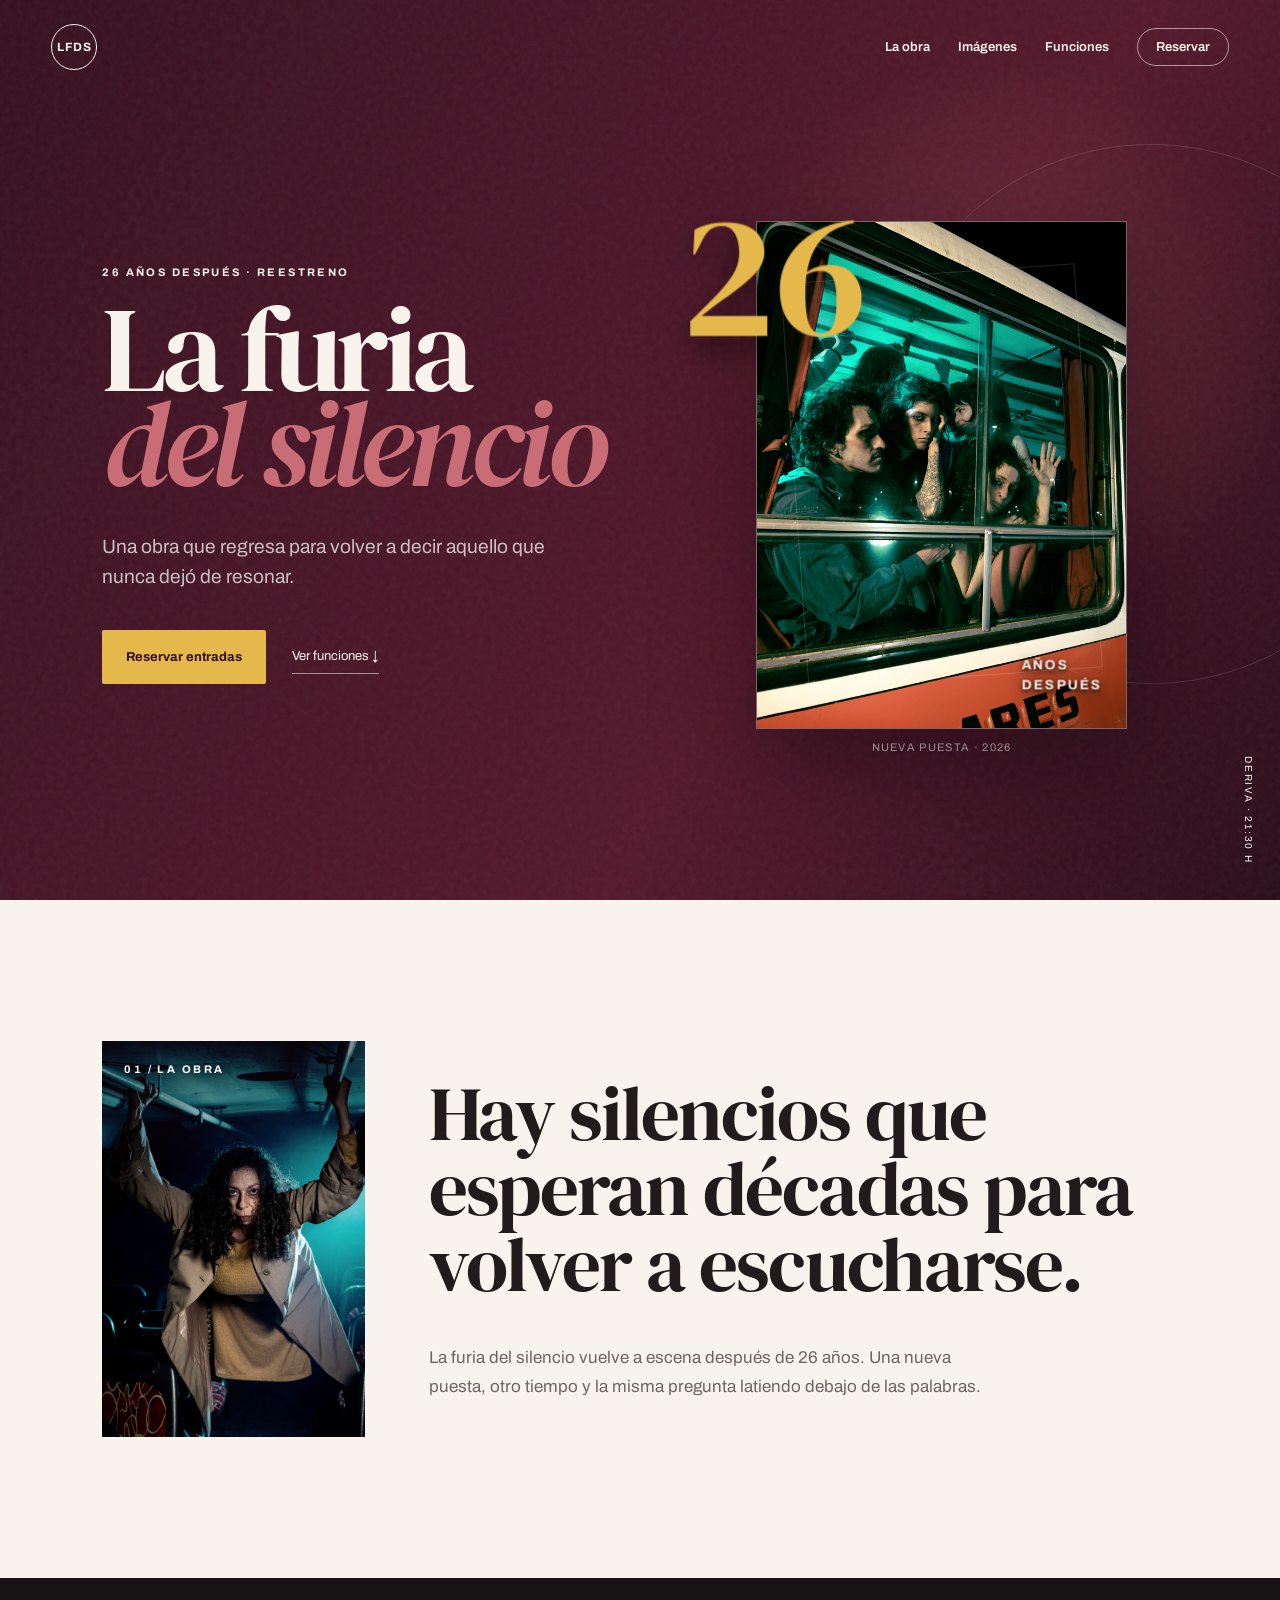
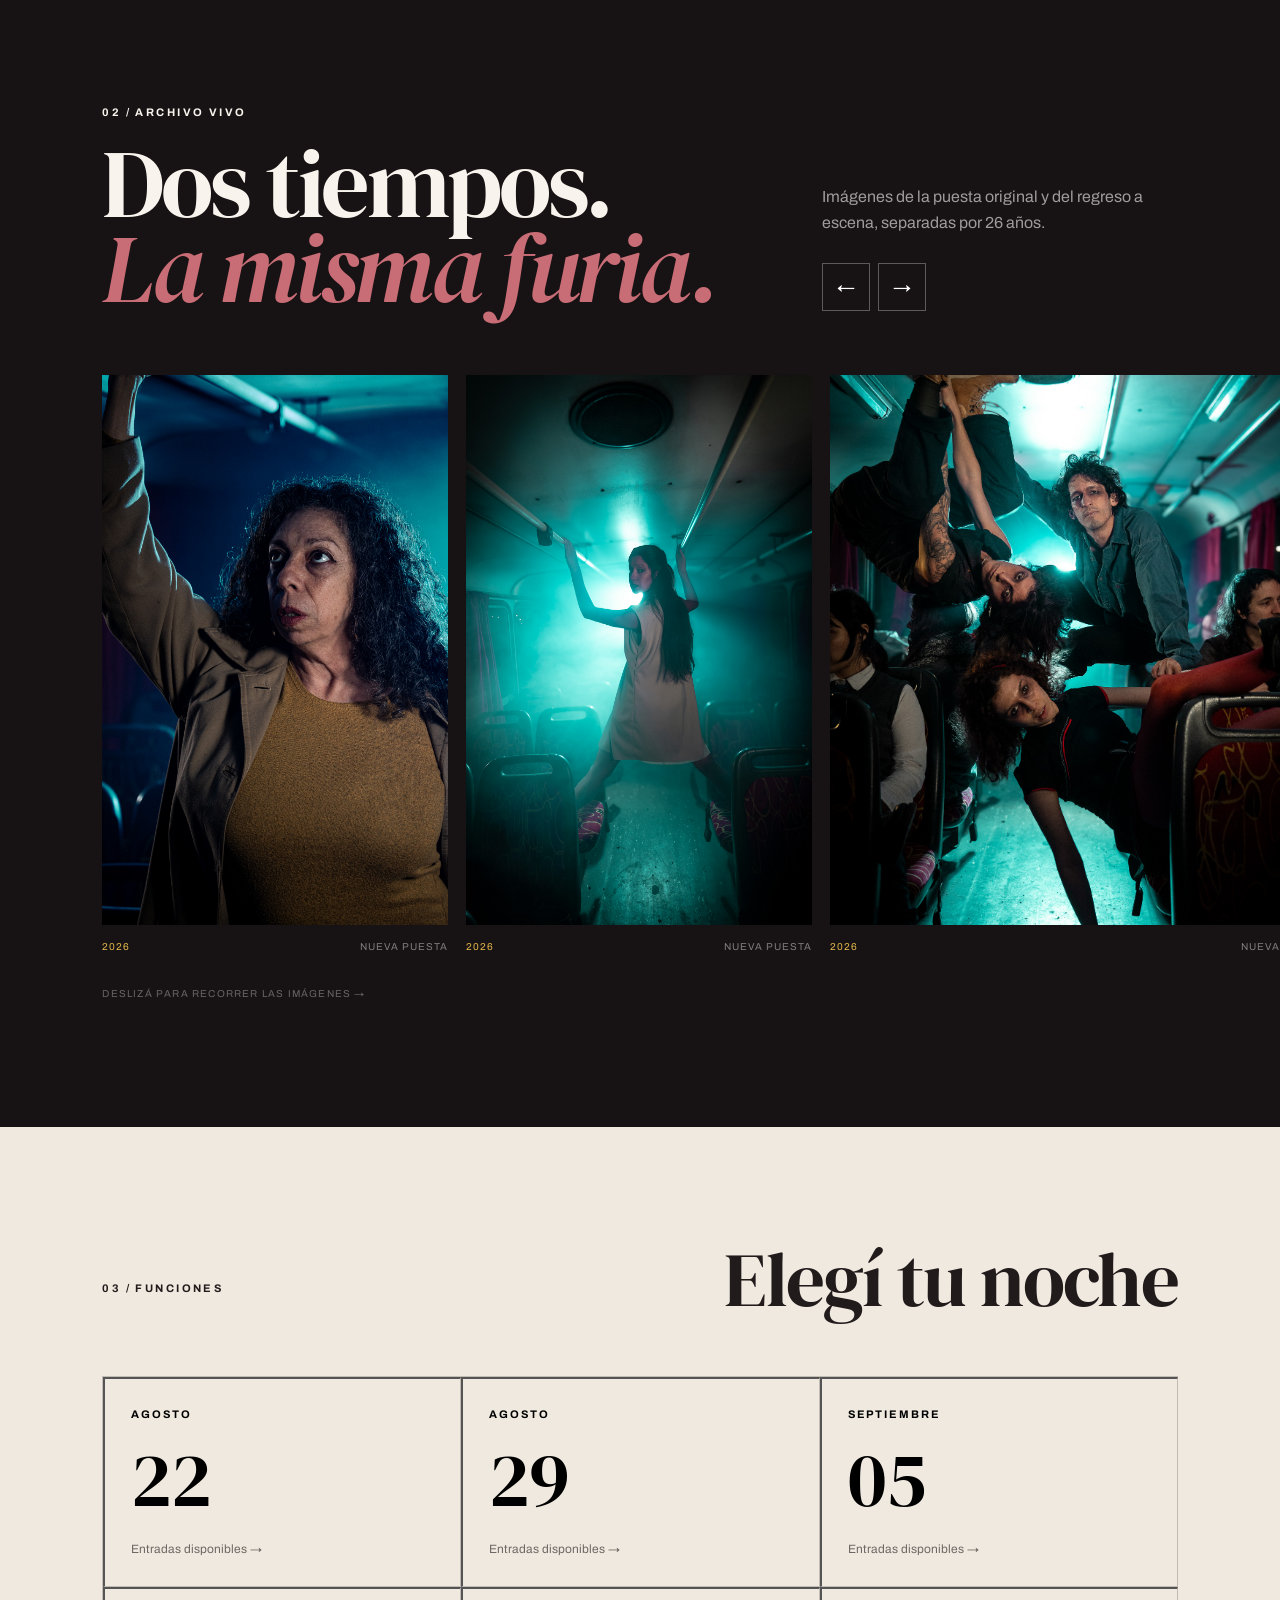
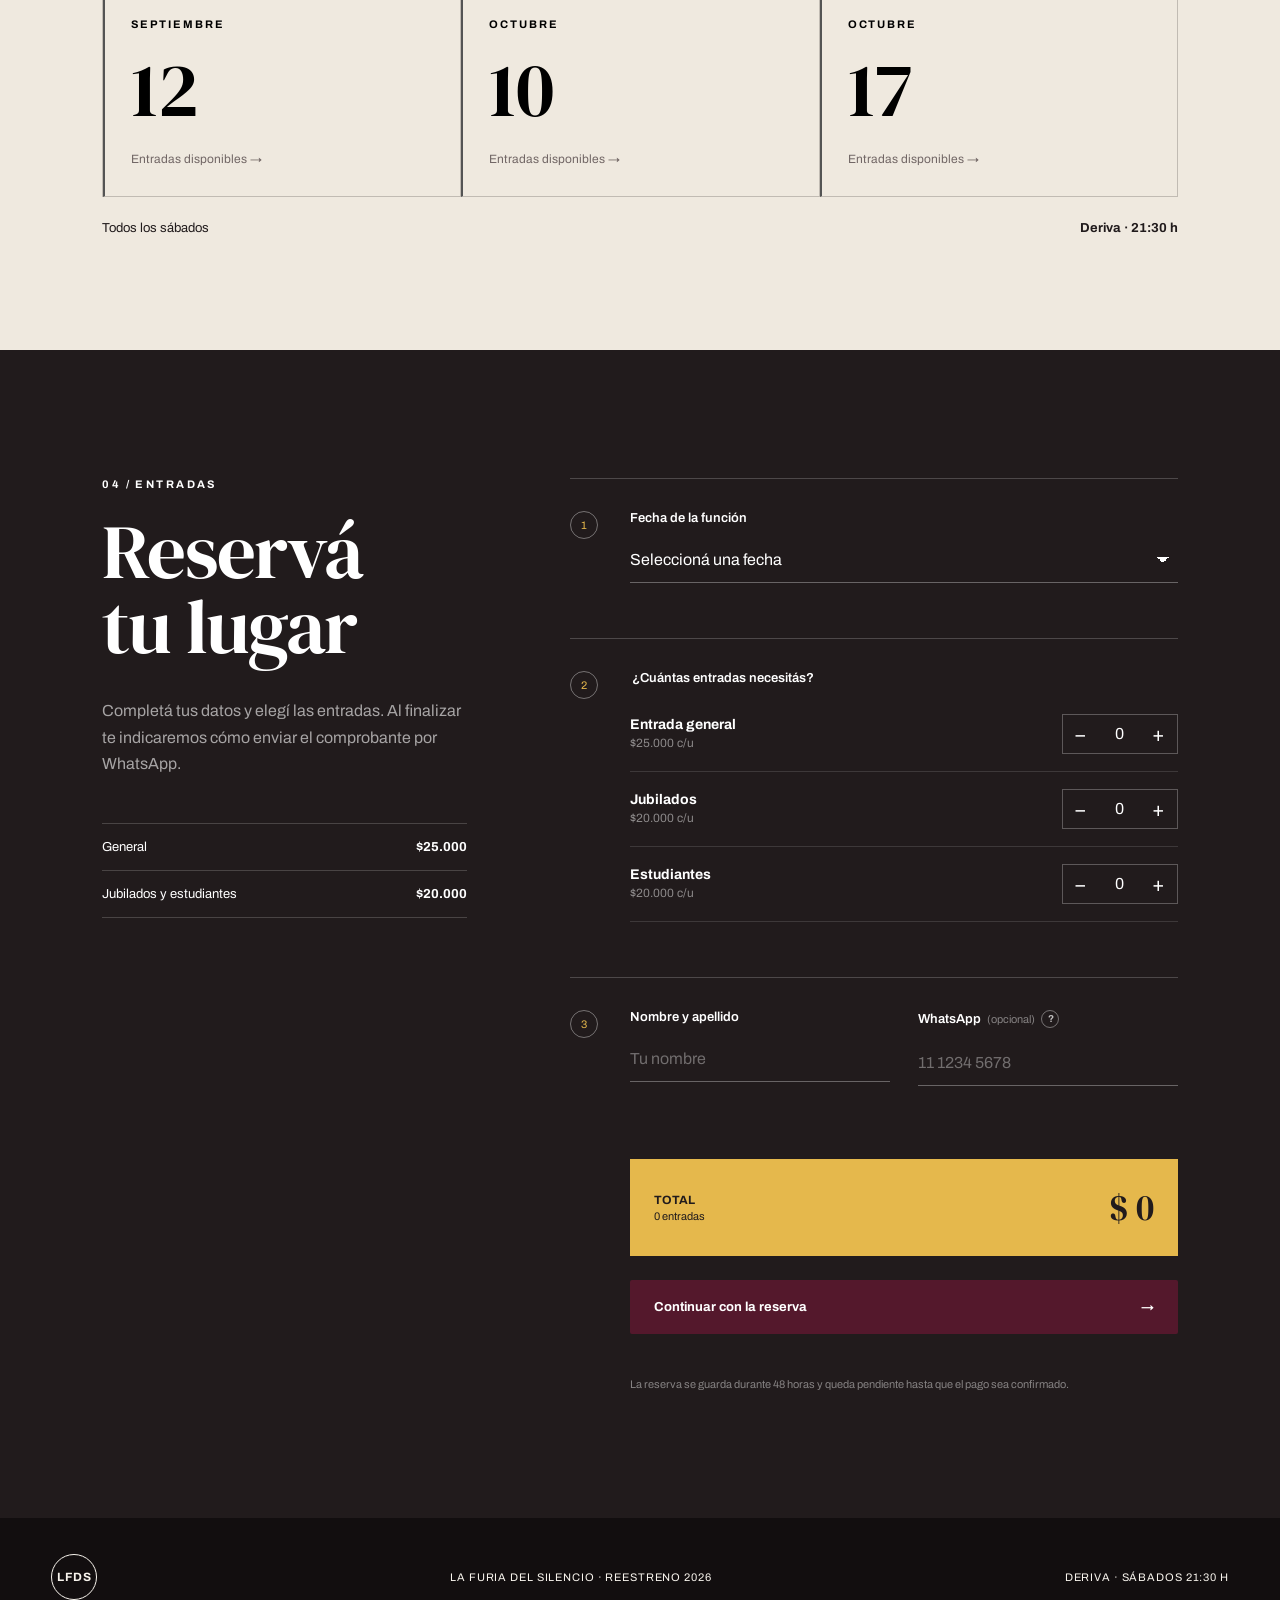
==== index.html @ 02f74351 "Add files via upload" ====
<!doctype html>
<html lang="es">
  <head>
    <meta charset="UTF-8" />
    <meta name="viewport" content="width=device-width, initial-scale=1.0" />
    <meta
      name="description"
      content="La furia del silencio vuelve a escena 26 años después. Reservá tus entradas para las funciones en Deriva."
    />
    <title>La furia del silencio — Entradas</title>
    <link rel="preconnect" href="https://fonts.googleapis.com" />
    <link rel="preconnect" href="https://fonts.gstatic.com" crossorigin />
    <link
      href="https://fonts.googleapis.com/css2?family=Archivo:wght@400;500;600;700&family=DM+Serif+Display:ital@0;1&display=swap"
      rel="stylesheet"
    />
    <link rel="stylesheet" href="./styles.css" />
  </head>
  <body>
    <header class="site-header">
      <a class="brand" href="#inicio" aria-label="La furia del silencio, inicio">
        LFDS
      </a>
      <nav aria-label="Navegación principal">
        <a href="#obra">La obra</a>
        <a href="#imagenes">Imágenes</a>
        <a href="#funciones">Funciones</a>
        <a class="nav-cta" href="#entradas">Reservar</a>
      </nav>
    </header>

    <main>
      <section class="hero" id="inicio">
        <div class="hero-grain" aria-hidden="true"></div>
        <div class="hero-copy">
          <p class="eyebrow">26 años después · Reestreno</p>
          <h1>La furia<br /><em>del silencio</em></h1>
          <p class="hero-lead">
            Una obra que regresa para volver a decir aquello que nunca dejó de
            resonar.
          </p>
          <div class="hero-actions">
            <a class="button button-primary" href="#entradas">Reservar entradas</a>
            <a class="text-link" href="#funciones">Ver funciones ↓</a>
          </div>
        </div>

        <div class="hero-art">
          <div class="poster-frame">
            <img
              src="./assets/current/actual-07.jpg"
              alt="El elenco de La furia del silencio dentro de un colectivo"
              fetchpriority="high"
            />
            <span class="poster-number">26</span>
            <span class="poster-caption">años<br />después</span>
          </div>
          <p class="photo-note">Nueva puesta · 2026</p>
        </div>

        <p class="vertical-note">DERIVA · 21:30 H</p>
      </section>

      <section class="statement" id="obra">
        <div class="statement-media">
          <img
            src="./assets/current/obra-panel.jpg"
            alt="Intérprete de La furia del silencio en la nueva puesta"
            loading="lazy"
          />
          <p class="section-index">01 / La obra</p>
        </div>
        <div class="statement-copy">
          <h2>Hay silencios que esperan décadas para volver a escucharse.</h2>
          <p>
            La furia del silencio vuelve a escena después de 26 años. Una nueva
            puesta, otro tiempo y la misma pregunta latiendo debajo de las palabras.
          </p>
        </div>
      </section>

      <section class="gallery-section" id="imagenes">
        <div class="gallery-heading">
          <div>
            <p class="section-index">02 / Archivo vivo</p>
            <h2>Dos tiempos.<br /><em>La misma furia.</em></h2>
          </div>
          <div class="gallery-copy">
            <p>
              Imágenes de la puesta original y del regreso a escena, separadas
              por 26 años.
            </p>
            <div class="gallery-controls" aria-label="Controles de la galería">
              <button id="gallery-prev" type="button" aria-label="Fotografías anteriores">←</button>
              <button id="gallery-next" type="button" aria-label="Fotografías siguientes">→</button>
            </div>
          </div>
        </div>

        <div
          class="gallery-track"
          id="gallery-track"
          tabindex="0"
          aria-label="Galería fotográfica de la obra"
        >
          <figure class="gallery-card gallery-card-tall">
            <img src="./assets/current/actual-01.jpg" alt="Intérprete de la nueva puesta dentro del colectivo" loading="lazy" />
            <figcaption><span>2026</span> Nueva puesta</figcaption>
          </figure>
          <figure class="gallery-card">
            <img src="./assets/current/actual-02.jpg" alt="Figura en contraluz durante la nueva puesta" loading="lazy" />
            <figcaption><span>2026</span> Nueva puesta</figcaption>
          </figure>
          <figure class="gallery-card gallery-card-wide">
            <img src="./assets/current/actual-03.jpg" alt="Escena del elenco dentro del colectivo" loading="lazy" />
            <figcaption><span>2026</span> Nueva puesta</figcaption>
          </figure>
          <figure class="gallery-card gallery-card-wide">
            <img src="./assets/current/actual-04.jpg" alt="Elenco reunido detrás de la ventana del colectivo" loading="lazy" />
            <figcaption><span>2026</span> Nueva puesta</figcaption>
          </figure>
          <figure class="gallery-card gallery-card-tall">
            <img src="./assets/current/actual-05.jpg" alt="Primer plano de un intérprete de la nueva puesta" loading="lazy" />
            <figcaption><span>2026</span> Nueva puesta</figcaption>
          </figure>
          <figure class="gallery-card gallery-card-tall">
            <img src="./assets/current/actual-06.jpg" alt="Primer plano de una intérprete de la nueva puesta" loading="lazy" />
            <figcaption><span>2026</span> Nueva puesta</figcaption>
          </figure>
          <figure class="gallery-card gallery-card-wide">
            <img src="./assets/current/actual-08.jpg" alt="Elenco de La furia del silencio dentro del colectivo" loading="lazy" />
            <figcaption><span>2026</span> Nueva puesta</figcaption>
          </figure>

          <div class="gallery-divider" aria-hidden="true">
            <span>26 años antes</span>
          </div>

          <figure class="gallery-card gallery-card-archive">
            <img src="./assets/archive/archivo-01.jpg" alt="Escena de la puesta original de La furia del silencio" loading="lazy" />
            <figcaption><span>Archivo</span> Puesta original</figcaption>
          </figure>
          <figure class="gallery-card gallery-card-wide gallery-card-archive">
            <img src="./assets/archive/archivo-02.jpg" alt="Escenografía de la puesta original" loading="lazy" />
            <figcaption><span>Archivo</span> Puesta original</figcaption>
          </figure>
          <figure class="gallery-card gallery-card-archive">
            <img src="./assets/archive/archivo-03.jpg" alt="Intérpretes en la puesta original" loading="lazy" />
            <figcaption><span>Archivo</span> Puesta original</figcaption>
          </figure>
          <figure class="gallery-card gallery-card-wide gallery-card-archive">
            <img src="./assets/archive/archivo-04.jpg" alt="Primer plano de dos intérpretes en la puesta original" loading="lazy" />
            <figcaption><span>Archivo</span> Puesta original</figcaption>
          </figure>
          <figure class="gallery-card gallery-card-archive">
            <img src="./assets/archive/archivo-05.jpg" alt="Escena iluminada en rojo de la puesta original" loading="lazy" />
            <figcaption><span>Archivo</span> Puesta original</figcaption>
          </figure>
          <figure class="gallery-card gallery-card-archive">
            <img src="./assets/archive/archivo-06.jpg" alt="Escena oscura de la puesta original" loading="lazy" />
            <figcaption><span>Archivo</span> Puesta original</figcaption>
          </figure>
        </div>
        <p class="gallery-hint">Deslizá para recorrer las imágenes →</p>
      </section>

      <section class="dates-section" id="funciones">
        <div class="section-heading">
          <p class="section-index">03 / Funciones</p>
          <h2>Elegí tu noche</h2>
        </div>

        <div class="dates-grid" id="dates-grid" aria-label="Fechas disponibles"></div>

        <div class="venue-line">
          <span>Todos los sábados</span>
          <strong>Deriva · 21:30 h</strong>
        </div>
      </section>

      <section class="booking-section" id="entradas">
        <div class="booking-intro">
          <p class="section-index">04 / Entradas</p>
          <h2>Reservá<br />tu lugar</h2>
          <p>
            Completá tus datos y elegí las entradas. Al finalizar te indicaremos
            cómo enviar el comprobante por WhatsApp.
          </p>
          <div class="price-list" aria-label="Precios">
            <div><span>General</span><strong>$25.000</strong></div>
            <div><span>Jubilados y estudiantes</span><strong>$20.000</strong></div>
          </div>
        </div>

        <form class="booking-form" id="booking-form" novalidate>
          <div class="form-block">
            <span class="form-step">1</span>
            <div class="field field-full">
              <label for="show-date">Fecha de la función</label>
              <select id="show-date" name="showDate" required>
                <option value="">Seleccioná una fecha</option>
              </select>
              <span class="field-error" id="date-error"></span>
            </div>
          </div>

          <div class="form-block">
            <span class="form-step">2</span>
            <fieldset>
              <legend>¿Cuántas entradas necesitás?</legend>

              <div class="ticket-row">
                <div>
                  <strong>Entrada general</strong>
                  <span>$25.000 c/u</span>
                </div>
                <div class="counter" data-counter>
                  <button type="button" data-action="decrease" aria-label="Quitar entrada general">−</button>
                  <input id="normal" name="normal" type="number" value="0" min="0" max="20" readonly />
                  <button type="button" data-action="increase" aria-label="Agregar entrada general">+</button>
                </div>
              </div>

              <div class="ticket-row">
                <div>
                  <strong>Jubilados</strong>
                  <span>$20.000 c/u</span>
                </div>
                <div class="counter" data-counter>
                  <button type="button" data-action="decrease" aria-label="Quitar entrada para jubilado">−</button>
                  <input id="retired" name="retired" type="number" value="0" min="0" max="20" readonly />
                  <button type="button" data-action="increase" aria-label="Agregar entrada para jubilado">+</button>
                </div>
              </div>

              <div class="ticket-row">
                <div>
                  <strong>Estudiantes</strong>
                  <span>$20.000 c/u</span>
                </div>
                <div class="counter" data-counter>
                  <button type="button" data-action="decrease" aria-label="Quitar entrada para estudiante">−</button>
                  <input id="student" name="student" type="number" value="0" min="0" max="20" readonly />
                  <button type="button" data-action="increase" aria-label="Agregar entrada para estudiante">+</button>
                </div>
              </div>
              <span class="field-error" id="tickets-error"></span>
            </fieldset>
          </div>

          <div class="form-block">
            <span class="form-step">3</span>
            <div class="fields-grid">
              <div class="field">
                <label for="name">Nombre y apellido</label>
                <input id="name" name="name" type="text" autocomplete="name" required placeholder="Tu nombre" />
                <span class="field-error" id="name-error"></span>
              </div>
              <div class="field">
                <label for="phone" class="label-with-help">
                  WhatsApp <span class="optional-label">(opcional)</span>
                  <span class="tooltip">
                    <button
                      class="tooltip-trigger"
                      type="button"
                      aria-label="¿Para qué pedimos el número?"
                      aria-describedby="phone-help"
                    >?</button>
                    <span class="tooltip-content" id="phone-help" role="tooltip">
                      Solo lo usaremos para contactarte si la reserva queda
                      incompleta. No enviaremos promociones.
                    </span>
                  </span>
                </label>
                <input id="phone" name="phone" type="tel" autocomplete="tel" placeholder="11 1234 5678" />
                <span class="field-error" id="phone-error"></span>
              </div>
            </div>
          </div>

          <div class="order-total" aria-live="polite">
            <div>
              <span>Total</span>
              <small id="ticket-count">0 entradas</small>
            </div>
            <strong id="total-price">$0</strong>
          </div>

          <button class="button button-submit" type="submit">
            <span class="submit-label">Continuar con la reserva</span>
            <span aria-hidden="true">→</span>
          </button>
          <p class="submit-error" id="submit-error" role="alert"></p>
          <p class="form-disclaimer">
            La reserva se guarda durante 48 horas y queda pendiente hasta que el
            pago sea confirmado.
          </p>
        </form>
      </section>
    </main>

    <dialog class="summary-dialog" id="summary-dialog">
      <button class="dialog-close" id="dialog-close" type="button" aria-label="Cerrar">×</button>
      <p class="eyebrow">Resumen de reserva</p>
      <h2>Tu lugar está casi listo.</h2>
      <div class="summary-data" id="summary-data"></div>
      <div class="payment-data">
        <p>Transferí el total a:</p>
        <dl>
          <div><dt>Alias</dt><dd>lafuriadelsilencio</dd></div>
          <div><dt>CVU</dt><dd>0000003100016334188183</dd></div>
          <div><dt>Titular</dt><dd>Paula Medori</dd></div>
        </dl>
      </div>
      <p class="dialog-note">
        Al continuar se abrirá WhatsApp con el resumen listo para enviar. Adjuntá
        el comprobante de pago en esa conversación. Si el pago no se confirma en
        48 horas, la reserva vencerá y las entradas volverán a estar disponibles.
      </p>
      <a
        class="button button-submit"
        id="whatsapp-link"
        href="#"
        target="_blank"
        rel="noopener noreferrer"
      >
        Enviar reserva por WhatsApp
        <span aria-hidden="true">→</span>
      </a>
    </dialog>

    <footer>
      <a class="brand" href="#inicio">LFDS</a>
      <p>La furia del silencio · Reestreno 2026</p>
      <p>Deriva · Sábados 21:30 h</p>
    </footer>

    <script src="./app.js"></script>
  </body>
</html>
---- styles.css ----
:root {
  --ink: #211b1c;
  --wine: #54182c;
  --wine-dark: #35101e;
  --rose: #c86c76;
  --paper: #efe9df;
  --paper-light: #f8f4ed;
  --acid: #e5b84c;
  --line: rgba(33, 27, 28, 0.22);
  --serif: "DM Serif Display", Georgia, serif;
  --sans: "Archivo", Arial, sans-serif;
}

* {
  box-sizing: border-box;
}

html {
  scroll-behavior: smooth;
}

body {
  margin: 0;
  color: var(--ink);
  background: var(--paper);
  font-family: var(--sans);
  overflow-x: hidden;
}

a {
  color: inherit;
  text-decoration: none;
}

button,
input,
select {
  font: inherit;
}

.site-header {
  position: absolute;
  z-index: 10;
  top: 0;
  left: 0;
  display: flex;
  width: 100%;
  align-items: center;
  justify-content: space-between;
  padding: 24px clamp(22px, 4vw, 68px);
  color: var(--paper-light);
  animation: header-arrival 750ms 180ms both cubic-bezier(0.22, 1, 0.36, 1);
}

.brand {
  display: grid;
  width: 46px;
  height: 46px;
  place-items: center;
  border: 1px solid currentColor;
  border-radius: 50%;
  font-size: 12px;
  font-weight: 700;
  letter-spacing: 0.08em;
}

nav {
  display: flex;
  align-items: center;
  gap: 28px;
  font-size: 13px;
  font-weight: 600;
}

.nav-cta {
  padding: 11px 18px;
  border: 1px solid rgba(255, 255, 255, 0.55);
  border-radius: 999px;
}

.hero {
  position: relative;
  min-height: 100vh;
  overflow: hidden;
  display: grid;
  grid-template-columns: minmax(0, 1.12fr) minmax(350px, 0.88fr);
  align-items: center;
  color: var(--paper-light);
  background:
    radial-gradient(circle at 78% 38%, rgba(200, 108, 118, 0.25), transparent 25%),
    linear-gradient(122deg, var(--wine-dark), var(--wine) 63%, #290d18);
  padding: 120px clamp(22px, 8vw, 130px) 70px;
}

.hero::after {
  content: "";
  position: absolute;
  width: 42vw;
  height: 42vw;
  top: 16%;
  right: -11%;
  border: 1px solid rgba(255, 255, 255, 0.13);
  border-radius: 50%;
}

.hero-grain {
  position: absolute;
  inset: 0;
  opacity: 0.13;
  background-image: url("data:image/svg+xml,%3Csvg viewBox='0 0 160 160' xmlns='http://www.w3.org/2000/svg'%3E%3Cfilter id='n'%3E%3CfeTurbulence type='fractalNoise' baseFrequency='.9' numOctaves='3' stitchTiles='stitch'/%3E%3C/filter%3E%3Crect width='100%25' height='100%25' filter='url(%23n)' opacity='.45'/%3E%3C/svg%3E");
  pointer-events: none;
}

.hero-copy,
.hero-art {
  position: relative;
  z-index: 1;
}

.hero-copy .eyebrow {
  animation: hero-rise 700ms 220ms both cubic-bezier(0.22, 1, 0.36, 1);
}

.eyebrow,
.section-index {
  margin: 0 0 24px;
  font-size: 11px;
  font-weight: 700;
  letter-spacing: 0.22em;
  text-transform: uppercase;
}

h1 {
  max-width: 760px;
  margin: 0;
  font-family: var(--serif);
  font-size: clamp(66px, 9.4vw, 154px);
  font-weight: 400;
  line-height: 0.78;
  letter-spacing: -0.045em;
  animation: hero-rise 950ms 300ms both cubic-bezier(0.22, 1, 0.36, 1);
}

h1 em {
  color: var(--rose);
  font-weight: 400;
}

.hero-lead {
  max-width: 470px;
  margin: 42px 0 0;
  color: rgba(255, 255, 255, 0.72);
  font-size: clamp(16px, 1.5vw, 21px);
  line-height: 1.55;
  animation: hero-rise 750ms 480ms both cubic-bezier(0.22, 1, 0.36, 1);
}

.hero-actions {
  display: flex;
  align-items: center;
  gap: 26px;
  margin-top: 38px;
  animation: hero-rise 750ms 600ms both cubic-bezier(0.22, 1, 0.36, 1);
}

.button {
  display: inline-flex;
  min-height: 54px;
  align-items: center;
  justify-content: center;
  border: 0;
  border-radius: 2px;
  padding: 0 24px;
  cursor: pointer;
  font-size: 13px;
  font-weight: 700;
  transition: transform 160ms ease, background 160ms ease;
}

.button:hover {
  transform: translateY(-2px);
}

.button-primary {
  color: var(--wine-dark);
  background: var(--acid);
}

.text-link {
  border-bottom: 1px solid rgba(255, 255, 255, 0.5);
  padding: 10px 0;
  font-size: 13px;
}

.hero-art {
  display: flex;
  align-items: center;
  justify-content: center;
  animation: poster-arrival 1100ms 380ms both cubic-bezier(0.22, 1, 0.36, 1);
  perspective: 1100px;
}

.poster-frame {
  position: relative;
  width: min(29vw, 390px);
  aspect-ratio: 0.73;
  border: 1px solid rgba(255, 255, 255, 0.36);
  background: var(--wine-dark);
  box-shadow: 0 30px 90px rgba(15, 4, 9, 0.45);
  transform: rotateX(var(--poster-x, 0deg)) rotateY(var(--poster-y, 0deg));
  transform-style: preserve-3d;
  transition: transform 280ms ease, box-shadow 280ms ease;
}

.poster-frame > img {
  display: block;
  width: 100%;
  height: 100%;
  object-fit: cover;
  filter: saturate(0.88) contrast(1.04);
  transition: filter 600ms ease, transform 700ms cubic-bezier(0.22, 1, 0.36, 1);
}

.poster-frame:hover {
  box-shadow: 0 40px 110px rgba(15, 4, 9, 0.62);
}

.poster-frame:hover > img {
  filter: saturate(1.05) contrast(1.08);
  transform: scale(1.035);
}

.poster-frame::before {
  content: "";
  position: absolute;
  z-index: 1;
  inset: 10%;
  border: 1px solid rgba(255, 255, 255, 0.14);
  transform: rotate(-4deg);
}

.poster-number {
  position: absolute;
  z-index: 2;
  top: -4%;
  left: -17%;
  color: var(--acid);
  font-family: var(--serif);
  font-size: clamp(100px, 13vw, 190px);
  line-height: 1;
  text-shadow: 0 10px 28px rgba(16, 5, 9, 0.58);
  transform: translateZ(55px);
  pointer-events: none;
}

.poster-caption {
  position: absolute;
  z-index: 2;
  right: 8%;
  bottom: 8%;
  font-size: 13px;
  font-weight: 700;
  letter-spacing: 0.14em;
  line-height: 1.45;
  text-shadow:
    0 2px 4px rgba(12, 4, 7, 0.95),
    0 6px 18px rgba(12, 4, 7, 0.85);
  text-transform: uppercase;
  transform: translateZ(36px);
  pointer-events: none;
}

.photo-note {
  position: absolute;
  bottom: -35px;
  color: rgba(255, 255, 255, 0.5);
  font-size: 11px;
  letter-spacing: 0.12em;
  text-transform: uppercase;
}

.vertical-note {
  position: absolute;
  right: 26px;
  bottom: 36px;
  margin: 0;
  font-size: 10px;
  letter-spacing: 0.18em;
  writing-mode: vertical-rl;
}

.statement {
  display: grid;
  grid-template-columns: 0.35fr 1fr;
  gap: clamp(40px, 5vw, 82px);
  align-items: center;
  padding: clamp(90px, 11vw, 170px) clamp(22px, 8vw, 130px);
  background: var(--paper-light);
}

.statement-media {
  position: relative;
  min-height: 390px;
  align-self: stretch;
  overflow: hidden;
  background: var(--wine-dark);
}

.statement-media::after {
  content: "";
  position: absolute;
  inset: 0;
  background: linear-gradient(180deg, rgba(19, 8, 13, 0.5), transparent 42%);
  pointer-events: none;
}

.statement-media img {
  width: 100%;
  height: 100%;
  object-fit: cover;
  object-position: center;
  filter: saturate(0.78) contrast(1.06);
  transition: filter 600ms ease, transform 900ms cubic-bezier(0.22, 1, 0.36, 1);
}

.statement-media:hover img {
  filter: saturate(1) contrast(1.08);
  transform: scale(1.035);
}

.statement-media .section-index {
  position: absolute;
  z-index: 1;
  top: 22px;
  left: 22px;
  margin: 0;
  color: white;
  text-shadow: 0 2px 10px rgba(0, 0, 0, 0.7);
}

.statement h2,
.section-heading h2,
.booking-intro h2,
.summary-dialog h2 {
  margin: 0;
  font-family: var(--serif);
  font-size: clamp(42px, 6vw, 88px);
  font-weight: 400;
  line-height: 0.98;
  letter-spacing: -0.025em;
}

.statement-copy {
  max-width: 900px;
}

.statement-copy > p {
  max-width: 560px;
  margin: 42px 0 0;
  color: #6f6463;
  font-size: 17px;
  line-height: 1.7;
}

.gallery-section {
  overflow: hidden;
  color: var(--paper-light);
  background: #171213;
  padding: clamp(85px, 10vw, 150px) 0;
}

.gallery-heading {
  display: grid;
  grid-template-columns: 1.3fr 0.7fr;
  align-items: end;
  gap: 60px;
  padding: 0 clamp(22px, 8vw, 130px);
}

.gallery-heading h2 {
  margin: 0;
  font-family: var(--serif);
  font-size: clamp(50px, 7.5vw, 108px);
  font-weight: 400;
  line-height: 0.88;
  letter-spacing: -0.035em;
}

.gallery-heading h2 em {
  color: var(--rose);
  font-weight: 400;
}

.gallery-copy {
  max-width: 390px;
  justify-self: end;
}

.gallery-copy p {
  margin: 0;
  color: rgba(255, 255, 255, 0.58);
  line-height: 1.65;
}

.gallery-controls {
  display: flex;
  gap: 8px;
  margin-top: 26px;
}

.gallery-controls button {
  width: 48px;
  height: 48px;
  border: 1px solid rgba(255, 255, 255, 0.3);
  cursor: pointer;
  color: white;
  background: transparent;
  font-size: 18px;
  transition: color 160ms ease, background 160ms ease;
}

.gallery-controls button:hover {
  color: var(--ink);
  background: var(--acid);
}

.gallery-track {
  display: flex;
  align-items: center;
  gap: 18px;
  overflow-x: auto;
  margin-top: 64px;
  padding: 0 clamp(22px, 8vw, 130px) 30px;
  scroll-behavior: smooth;
  scroll-padding-inline: clamp(22px, 8vw, 130px);
  scroll-snap-type: x mandatory;
  scrollbar-color: var(--rose) rgba(255, 255, 255, 0.12);
  scrollbar-width: thin;
}

.gallery-track.is-auto-scrolling .gallery-card img {
  transition: filter 500ms ease;
}

.gallery-track::-webkit-scrollbar {
  height: 4px;
}

.gallery-track::-webkit-scrollbar-track {
  background: rgba(255, 255, 255, 0.12);
}

.gallery-track::-webkit-scrollbar-thumb {
  background: var(--rose);
}

.gallery-card {
  flex: 0 0 clamp(250px, 27vw, 390px);
  margin: 0;
  scroll-snap-align: start;
  transition: transform 350ms cubic-bezier(0.22, 1, 0.36, 1);
}

.gallery-card-wide {
  flex-basis: clamp(330px, 39vw, 560px);
}

.gallery-card img {
  width: 100%;
  height: clamp(330px, 43vw, 590px);
  object-fit: cover;
  background: var(--wine-dark);
  transition: filter 450ms ease, transform 700ms cubic-bezier(0.22, 1, 0.36, 1);
}

.gallery-card:hover {
  transform: translateY(-8px);
}

.gallery-card:hover img {
  transform: scale(1.018);
}

.gallery-card-wide img {
  object-position: center;
}

.gallery-card-archive img {
  filter: saturate(0.65) contrast(1.05);
}

.gallery-card figcaption {
  display: flex;
  justify-content: space-between;
  gap: 20px;
  padding-top: 13px;
  color: rgba(255, 255, 255, 0.45);
  font-size: 10px;
  letter-spacing: 0.1em;
  text-transform: uppercase;
}

.gallery-card figcaption span {
  color: var(--acid);
}

.gallery-divider {
  display: grid;
  flex: 0 0 140px;
  height: clamp(330px, 43vw, 590px);
  place-items: center;
  border-right: 1px solid rgba(255, 255, 255, 0.18);
  border-left: 1px solid rgba(255, 255, 255, 0.18);
  scroll-snap-align: center;
}

.gallery-divider span {
  color: var(--acid);
  font-family: var(--serif);
  font-size: 28px;
  line-height: 1;
  text-align: center;
  transform: rotate(-90deg);
  white-space: nowrap;
}

.gallery-hint {
  margin: 6px clamp(22px, 8vw, 130px) 0;
  color: rgba(255, 255, 255, 0.35);
  font-size: 10px;
  letter-spacing: 0.12em;
  text-transform: uppercase;
}

.reveal-item {
  opacity: 0;
  transform: translateY(34px);
  transition:
    opacity 750ms cubic-bezier(0.22, 1, 0.36, 1),
    transform 750ms cubic-bezier(0.22, 1, 0.36, 1);
}

.reveal-item.is-visible {
  opacity: 1;
  transform: translateY(0);
}

.reveal-item:nth-child(2) {
  transition-delay: 80ms;
}

.reveal-item:nth-child(3) {
  transition-delay: 150ms;
}

@keyframes header-arrival {
  from {
    opacity: 0;
    transform: translateY(-18px);
  }
  to {
    opacity: 1;
    transform: translateY(0);
  }
}

@keyframes hero-rise {
  from {
    opacity: 0;
    transform: translateY(34px);
  }
  to {
    opacity: 1;
    transform: translateY(0);
  }
}

@keyframes poster-arrival {
  from {
    opacity: 0;
    transform: translateY(48px) rotate(2.5deg) scale(0.94);
  }
  to {
    opacity: 1;
    transform: translateY(0) rotate(0) scale(1);
  }
}

.dates-section {
  padding: clamp(80px, 9vw, 135px) clamp(22px, 8vw, 130px);
}

.section-heading {
  display: flex;
  align-items: end;
  justify-content: space-between;
  margin-bottom: 58px;
}

.dates-grid {
  display: grid;
  grid-template-columns: repeat(3, 1fr);
  border-top: 1px solid var(--line);
  border-left: 1px solid var(--line);
}

.date-card {
  min-height: 210px;
  padding: 26px;
  border-right: 1px solid var(--line);
  border-bottom: 1px solid var(--line);
  cursor: pointer;
  background: transparent;
  text-align: left;
  transition: color 180ms ease, background 180ms ease;
}

.date-card:hover,
.date-card.is-selected {
  color: white;
  background: var(--wine);
}

.date-card span {
  display: block;
}

.date-month {
  font-size: 11px;
  font-weight: 700;
  letter-spacing: 0.18em;
  text-transform: uppercase;
}

.date-day {
  margin-top: 25px;
  font-family: var(--serif);
  font-size: 76px;
  line-height: 0.9;
}

.date-status {
  margin-top: 28px;
  color: #716665;
  font-size: 12px;
}

.date-card:hover .date-status,
.date-card.is-selected .date-status {
  color: rgba(255, 255, 255, 0.68);
}

.venue-line {
  display: flex;
  justify-content: space-between;
  padding-top: 24px;
  font-size: 13px;
}

.booking-section {
  display: grid;
  grid-template-columns: 0.75fr 1.25fr;
  gap: clamp(50px, 8vw, 130px);
  color: white;
  background: var(--ink);
  padding: clamp(85px, 10vw, 150px) clamp(22px, 8vw, 130px);
}

.booking-intro {
  position: sticky;
  top: 40px;
  align-self: start;
}

.booking-intro > p:not(.section-index) {
  max-width: 410px;
  margin: 34px 0;
  color: rgba(255, 255, 255, 0.6);
  line-height: 1.65;
}

.price-list {
  margin-top: 45px;
  border-top: 1px solid rgba(255, 255, 255, 0.18);
}

.price-list div {
  display: flex;
  justify-content: space-between;
  gap: 20px;
  padding: 16px 0;
  border-bottom: 1px solid rgba(255, 255, 255, 0.18);
  font-size: 13px;
}

.booking-form {
  max-width: 720px;
}

.form-block {
  display: grid;
  grid-template-columns: 40px 1fr;
  gap: 20px;
  padding: 32px 0;
  border-top: 1px solid rgba(255, 255, 255, 0.2);
}

.form-step {
  display: grid;
  width: 28px;
  height: 28px;
  place-items: center;
  border: 1px solid rgba(255, 255, 255, 0.38);
  border-radius: 50%;
  color: var(--acid);
  font-size: 11px;
}

.field label,
legend {
  display: block;
  margin-bottom: 12px;
  font-size: 13px;
  font-weight: 600;
}

.label-with-help {
  display: flex !important;
  align-items: center;
  gap: 6px;
}

.optional-label {
  color: rgba(255, 255, 255, 0.45);
  font-size: 11px;
  font-weight: 400;
}

.tooltip {
  position: relative;
  display: inline-flex;
}

.tooltip-trigger {
  display: grid;
  width: 18px;
  height: 18px;
  place-items: center;
  border: 1px solid rgba(255, 255, 255, 0.38);
  border-radius: 50%;
  cursor: help;
  color: rgba(255, 255, 255, 0.72);
  background: transparent;
  font-size: 10px;
  font-weight: 700;
}

.tooltip-content {
  position: absolute;
  z-index: 5;
  left: 50%;
  bottom: calc(100% + 10px);
  width: 235px;
  padding: 12px 14px;
  border: 1px solid rgba(255, 255, 255, 0.16);
  border-radius: 3px;
  opacity: 0;
  visibility: hidden;
  color: var(--paper-light);
  background: var(--wine-dark);
  box-shadow: 0 12px 35px rgba(0, 0, 0, 0.35);
  font-size: 11px;
  font-weight: 400;
  line-height: 1.5;
  transform: translate(-50%, 5px);
  transition: opacity 150ms ease, transform 150ms ease, visibility 150ms ease;
  pointer-events: none;
}

.tooltip:hover .tooltip-content,
.tooltip:focus-within .tooltip-content {
  opacity: 1;
  visibility: visible;
  transform: translate(-50%, 0);
}

.field input,
.field select {
  width: 100%;
  border: 0;
  border-bottom: 1px solid rgba(255, 255, 255, 0.32);
  border-radius: 0;
  outline: 0;
  color: white;
  background: transparent;
  padding: 14px 0;
}

.field select {
  appearance: none;
  background-image: linear-gradient(45deg, transparent 50%, white 50%), linear-gradient(135deg, white 50%, transparent 50%);
  background-position: calc(100% - 15px) 20px, calc(100% - 9px) 20px;
  background-repeat: no-repeat;
  background-size: 6px 6px, 6px 6px;
}

.field select option {
  color: var(--ink);
}

.field input::placeholder {
  color: rgba(255, 255, 255, 0.36);
}

.fields-grid {
  display: grid;
  grid-template-columns: 1fr 1fr;
  gap: 28px;
}

fieldset {
  min-width: 0;
  margin: 0;
  border: 0;
  padding: 0;
}

.ticket-row {
  display: flex;
  align-items: center;
  justify-content: space-between;
  gap: 20px;
  padding: 17px 0;
  border-bottom: 1px solid rgba(255, 255, 255, 0.13);
}

.ticket-row strong,
.ticket-row span {
  display: block;
}

.ticket-row strong {
  margin-bottom: 4px;
  font-size: 14px;
}

.ticket-row span {
  color: rgba(255, 255, 255, 0.48);
  font-size: 12px;
}

.counter {
  display: grid;
  grid-template-columns: 36px 42px 36px;
  align-items: center;
  border: 1px solid rgba(255, 255, 255, 0.27);
}

.counter button {
  height: 38px;
  border: 0;
  cursor: pointer;
  color: white;
  background: transparent;
  font-size: 20px;
}

.counter input {
  width: 100%;
  border: 0;
  outline: 0;
  color: white;
  background: transparent;
  text-align: center;
  -moz-appearance: textfield;
}

.counter input::-webkit-inner-spin-button {
  appearance: none;
}

.field-error {
  display: block;
  min-height: 16px;
  margin-top: 7px;
  color: #ffaaa8;
  font-size: 11px;
}

.order-total {
  display: flex;
  align-items: center;
  justify-content: space-between;
  margin: 18px 0 24px 60px;
  padding: 24px;
  color: var(--ink);
  background: var(--acid);
}

.order-total span,
.order-total small {
  display: block;
}

.order-total span {
  margin-bottom: 3px;
  font-size: 12px;
  font-weight: 700;
  text-transform: uppercase;
}

.order-total small {
  font-size: 11px;
}

.order-total strong {
  font-family: var(--serif);
  font-size: 36px;
  font-weight: 400;
}

.button-submit {
  width: calc(100% - 60px);
  margin-left: 60px;
  justify-content: space-between;
  color: white;
  background: var(--wine);
}

.form-disclaimer {
  margin: 14px 0 0 60px;
  color: rgba(255, 255, 255, 0.45);
  font-size: 11px;
}

.submit-error {
  min-height: 18px;
  margin: 12px 0 0 60px;
  color: #ffaaa8;
  font-size: 12px;
  line-height: 1.5;
}

.button-submit:disabled {
  cursor: wait;
  opacity: 0.65;
  transform: none;
}

.summary-dialog {
  width: min(620px, calc(100% - 32px));
  border: 0;
  color: var(--ink);
  background: var(--paper-light);
  padding: clamp(28px, 5vw, 56px);
  box-shadow: 0 24px 90px rgba(0, 0, 0, 0.35);
}

.summary-dialog::backdrop {
  background: rgba(26, 12, 18, 0.78);
  backdrop-filter: blur(5px);
}

.summary-dialog h2 {
  font-size: clamp(42px, 7vw, 68px);
}

.dialog-close {
  position: absolute;
  top: 16px;
  right: 18px;
  border: 0;
  cursor: pointer;
  background: transparent;
  font-size: 28px;
}

.summary-data,
.payment-data {
  margin-top: 30px;
  border-top: 1px solid var(--line);
  padding-top: 20px;
}

.summary-data div,
.payment-data dl div {
  display: flex;
  justify-content: space-between;
  gap: 30px;
  padding: 8px 0;
  font-size: 13px;
}

.payment-data dl {
  margin: 0;
}

.payment-data dt {
  color: #766a68;
}

.payment-data dd {
  margin: 0;
  font-weight: 700;
  text-align: right;
  word-break: break-all;
}

.dialog-note {
  color: #766a68;
  font-size: 12px;
  line-height: 1.6;
}

.summary-dialog .button-submit {
  width: 100%;
  margin: 20px 0 0;
}

footer {
  display: flex;
  align-items: center;
  justify-content: space-between;
  gap: 30px;
  padding: 36px clamp(22px, 4vw, 68px);
  color: var(--paper-light);
  background: #120e0f;
  font-size: 11px;
  letter-spacing: 0.08em;
  text-transform: uppercase;
}

@media (max-width: 900px) {
  .hero {
    grid-template-columns: 1fr;
    padding-bottom: 110px;
  }

  .hero-art {
    display: flex;
    margin-top: 78px;
  }

  .poster-frame {
    width: min(56vw, 370px);
  }

  .statement,
  .booking-section {
    grid-template-columns: 1fr;
  }

  .statement {
    gap: 25px;
  }

  .statement-media {
    min-height: 440px;
  }

  .booking-intro {
    position: static;
  }

  .dates-grid {
    grid-template-columns: repeat(2, 1fr);
  }

  .gallery-heading {
    grid-template-columns: 1fr;
    align-items: start;
  }

  .gallery-copy {
    justify-self: start;
  }
}

@media (max-width: 600px) {
  nav a:not(.nav-cta) {
    display: none;
  }

  .site-header {
    padding-top: 18px;
  }

  .hero {
    min-height: 0;
    align-items: end;
    padding-top: 130px;
  }

  h1 {
    font-size: clamp(62px, 20vw, 94px);
  }

  .hero-actions {
    align-items: flex-start;
    flex-direction: column;
    gap: 8px;
  }

  .hero-art {
    margin-top: 72px;
  }

  .poster-frame {
    width: min(76vw, 350px);
  }

  .statement {
    padding-top: 80px;
    padding-bottom: 80px;
  }

  .statement-media {
    min-height: 0;
    height: 112vw;
    max-height: 520px;
  }

  .statement h2 {
    font-size: 48px;
  }

  .gallery-heading h2 {
    font-size: 56px;
  }

  .gallery-track {
    margin-top: 42px;
  }

  .gallery-card {
    flex-basis: 76vw;
  }

  .gallery-card-wide {
    flex-basis: 86vw;
  }

  .gallery-card img,
  .gallery-divider {
    height: 105vw;
    max-height: 560px;
  }

  .poster-number {
    top: -2%;
    left: -4%;
  }

  .statement-copy > p {
    margin-top: 28px;
  }

  .section-heading {
    display: block;
  }

  .dates-grid {
    grid-template-columns: 1fr 1fr;
  }

  .date-card {
    min-height: 170px;
    padding: 19px;
  }

  .date-day {
    font-size: 58px;
  }

  .venue-line,
  footer {
    align-items: flex-start;
    flex-direction: column;
  }

  .booking-section {
    padding-top: 78px;
  }

  .form-block {
    grid-template-columns: 28px 1fr;
    gap: 13px;
  }

  .fields-grid {
    grid-template-columns: 1fr;
  }

  .order-total,
  .button-submit,
  .submit-error,
  .form-disclaimer {
    width: 100%;
    margin-left: 0;
  }

  .order-total {
    padding: 18px;
  }

  .tooltip-content {
    right: -18px;
    left: auto;
    transform: translateY(5px);
  }

  .tooltip:hover .tooltip-content,
  .tooltip:focus-within .tooltip-content {
    transform: translateY(0);
  }
}

@media (prefers-reduced-motion: reduce) {
  html {
    scroll-behavior: auto;
  }

  *,
  *::before,
  *::after {
    animation-duration: 0.01ms !important;
    animation-iteration-count: 1 !important;
    scroll-behavior: auto !important;
    transition-duration: 0.01ms !important;
  }

  .reveal-item {
    opacity: 1;
    transform: none;
  }
}
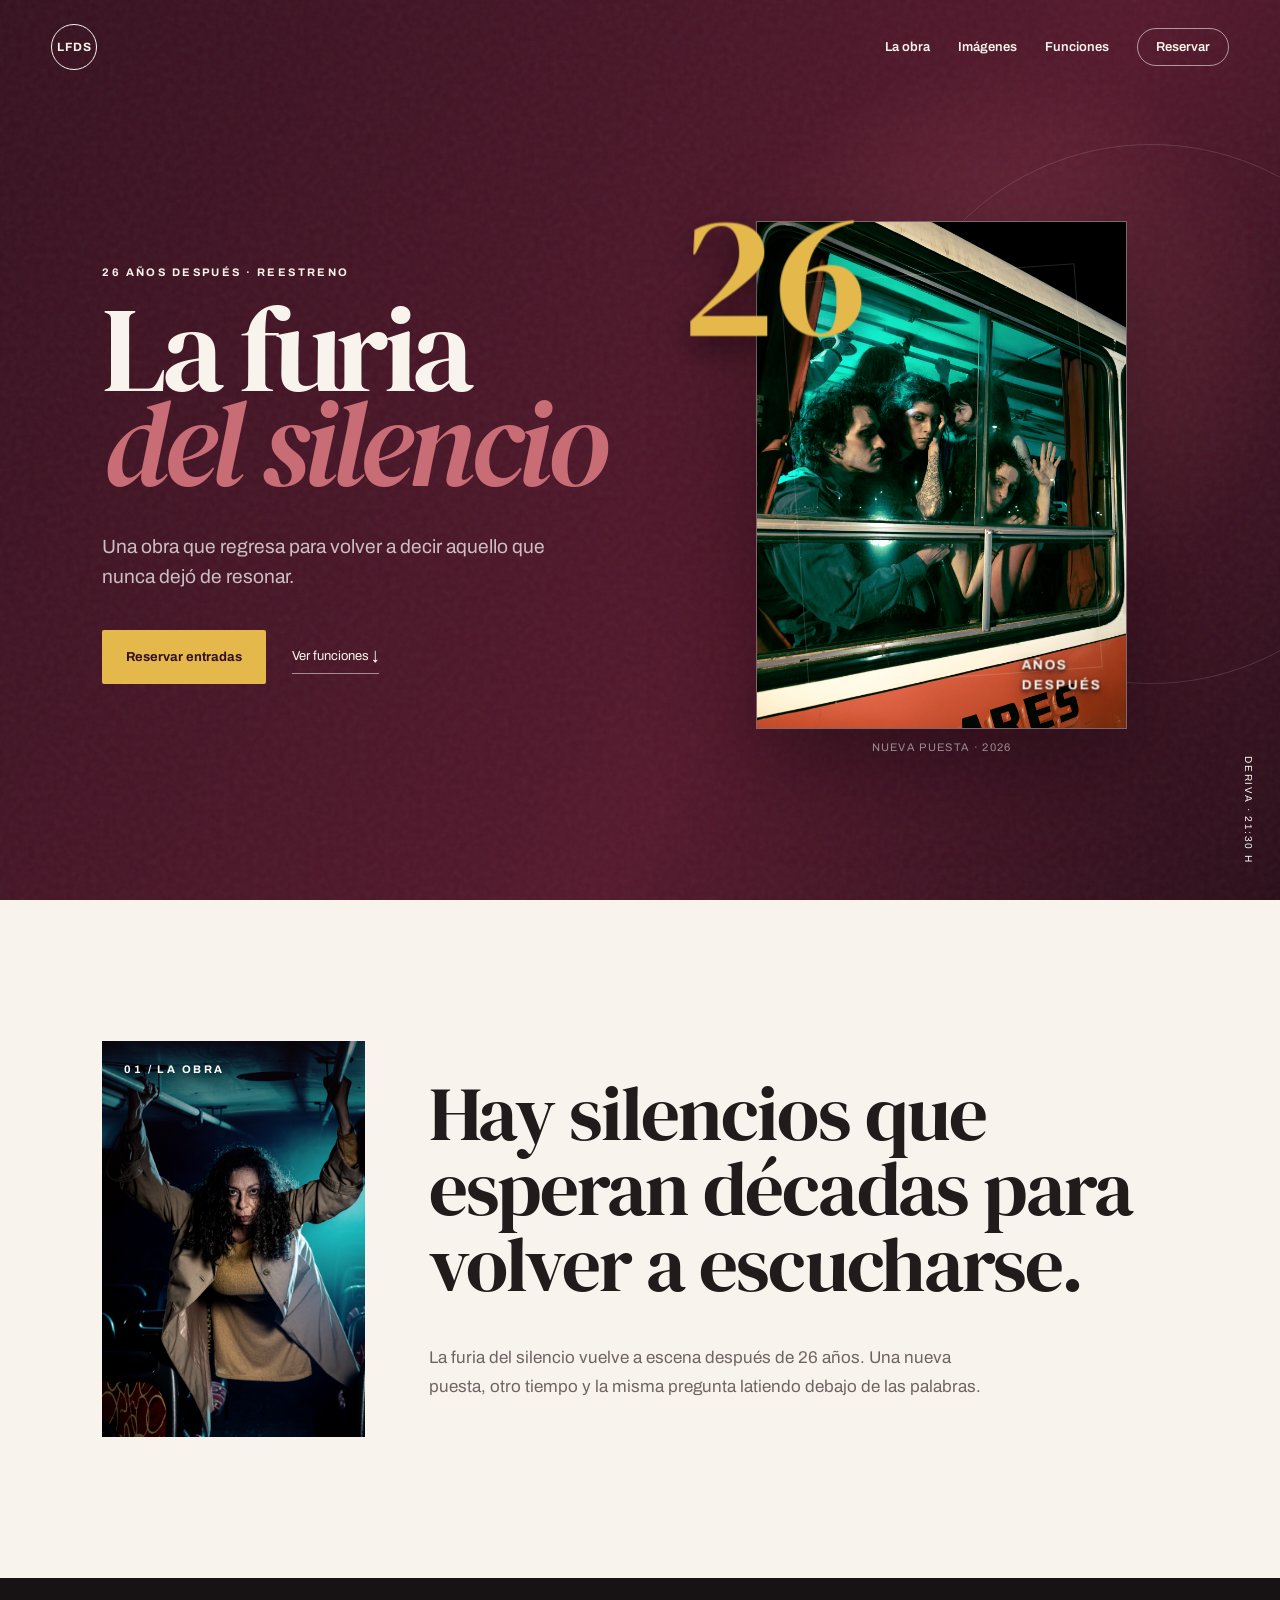
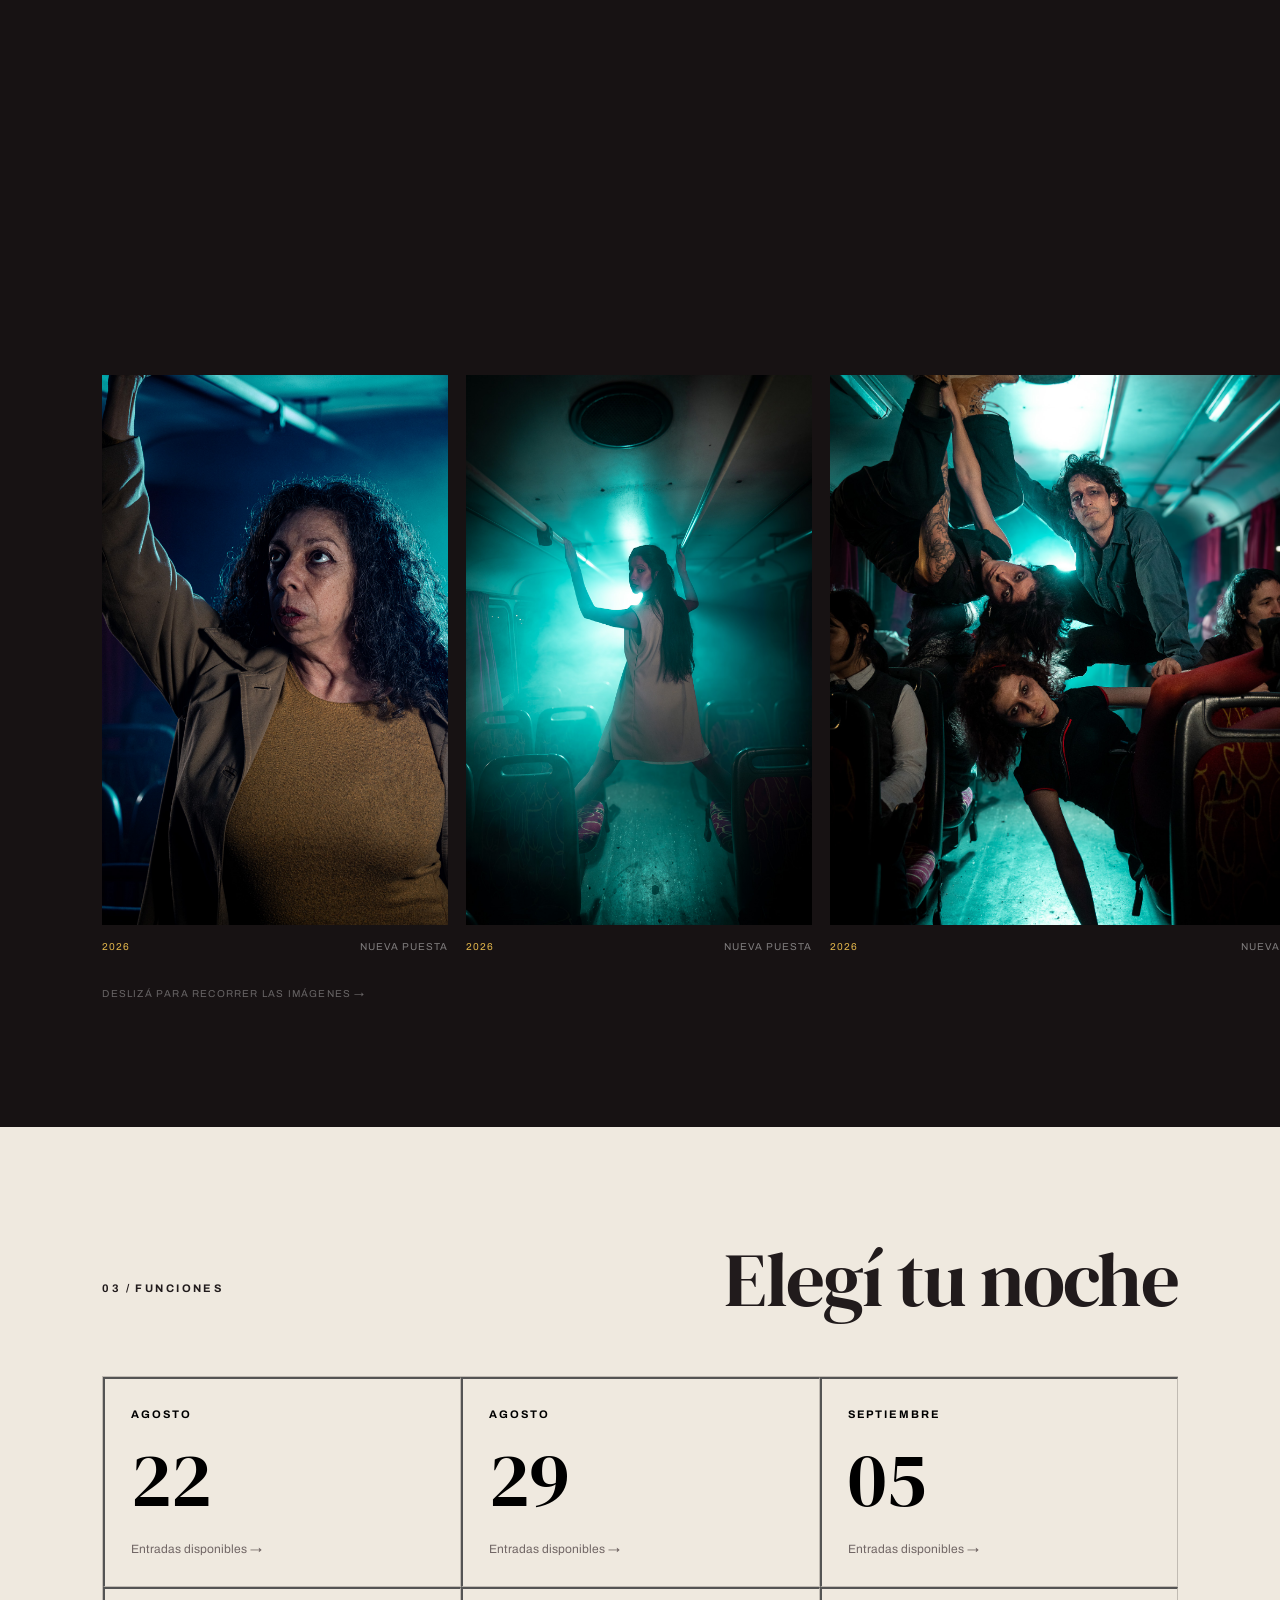
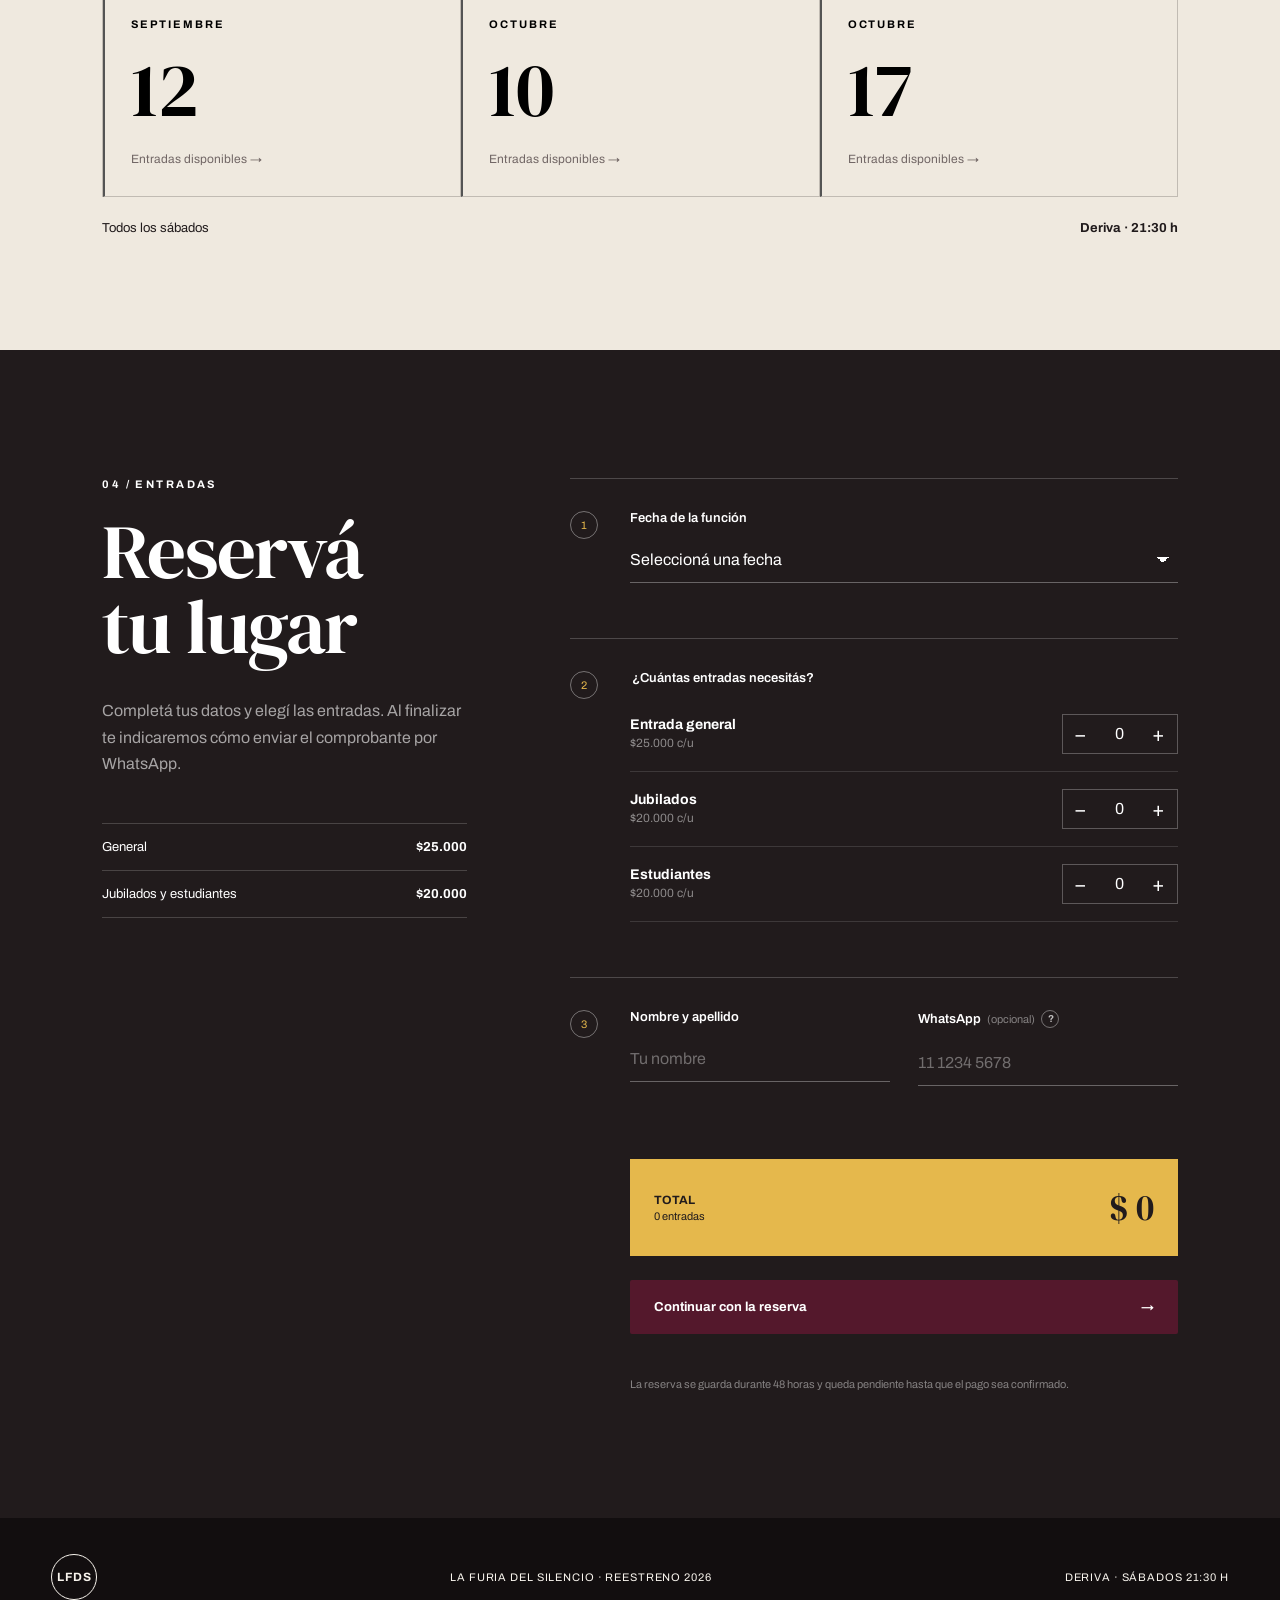
==== commit cbb7e0cd: "Add files via upload" ====
--- a/index.html
+++ b/index.html
@@ -7,7 +7,36 @@
       name="description"
       content="La furia del silencio vuelve a escena 26 años después. Reservá tus entradas para las funciones en Deriva."
     />
+    <meta name="theme-color" content="#54182c" />
+    <link rel="canonical" href="https://lafuriadelsilencio.vercel.app/" />
+    <meta property="og:type" content="website" />
+    <meta property="og:locale" content="es_AR" />
+    <meta property="og:url" content="https://lafuriadelsilencio.vercel.app/" />
+    <meta property="og:site_name" content="La furia del silencio" />
+    <meta property="og:title" content="La furia del silencio — Reestreno" />
+    <meta
+      property="og:description"
+      content="26 años después, La furia del silencio vuelve a escena. Sábados a las 21:30 h en Deriva."
+    />
+    <meta
+      property="og:image"
+      content="https://lafuriadelsilencio.vercel.app/assets/og.png"
+    />
+    <meta property="og:image:width" content="1734" />
+    <meta property="og:image:height" content="907" />
+    <meta property="og:image:alt" content="La furia del silencio — 26 años después" />
+    <meta name="twitter:card" content="summary_large_image" />
+    <meta name="twitter:title" content="La furia del silencio — Reestreno" />
+    <meta
+      name="twitter:description"
+      content="26 años después, La furia del silencio vuelve a escena."
+    />
+    <meta
+      name="twitter:image"
+      content="https://lafuriadelsilencio.vercel.app/assets/og.png"
+    />
     <title>La furia del silencio — Entradas</title>
+    <link rel="icon" href="./assets/favicon.svg" type="image/svg+xml" />
     <link rel="preconnect" href="https://fonts.googleapis.com" />
     <link rel="preconnect" href="https://fonts.gstatic.com" crossorigin />
     <link
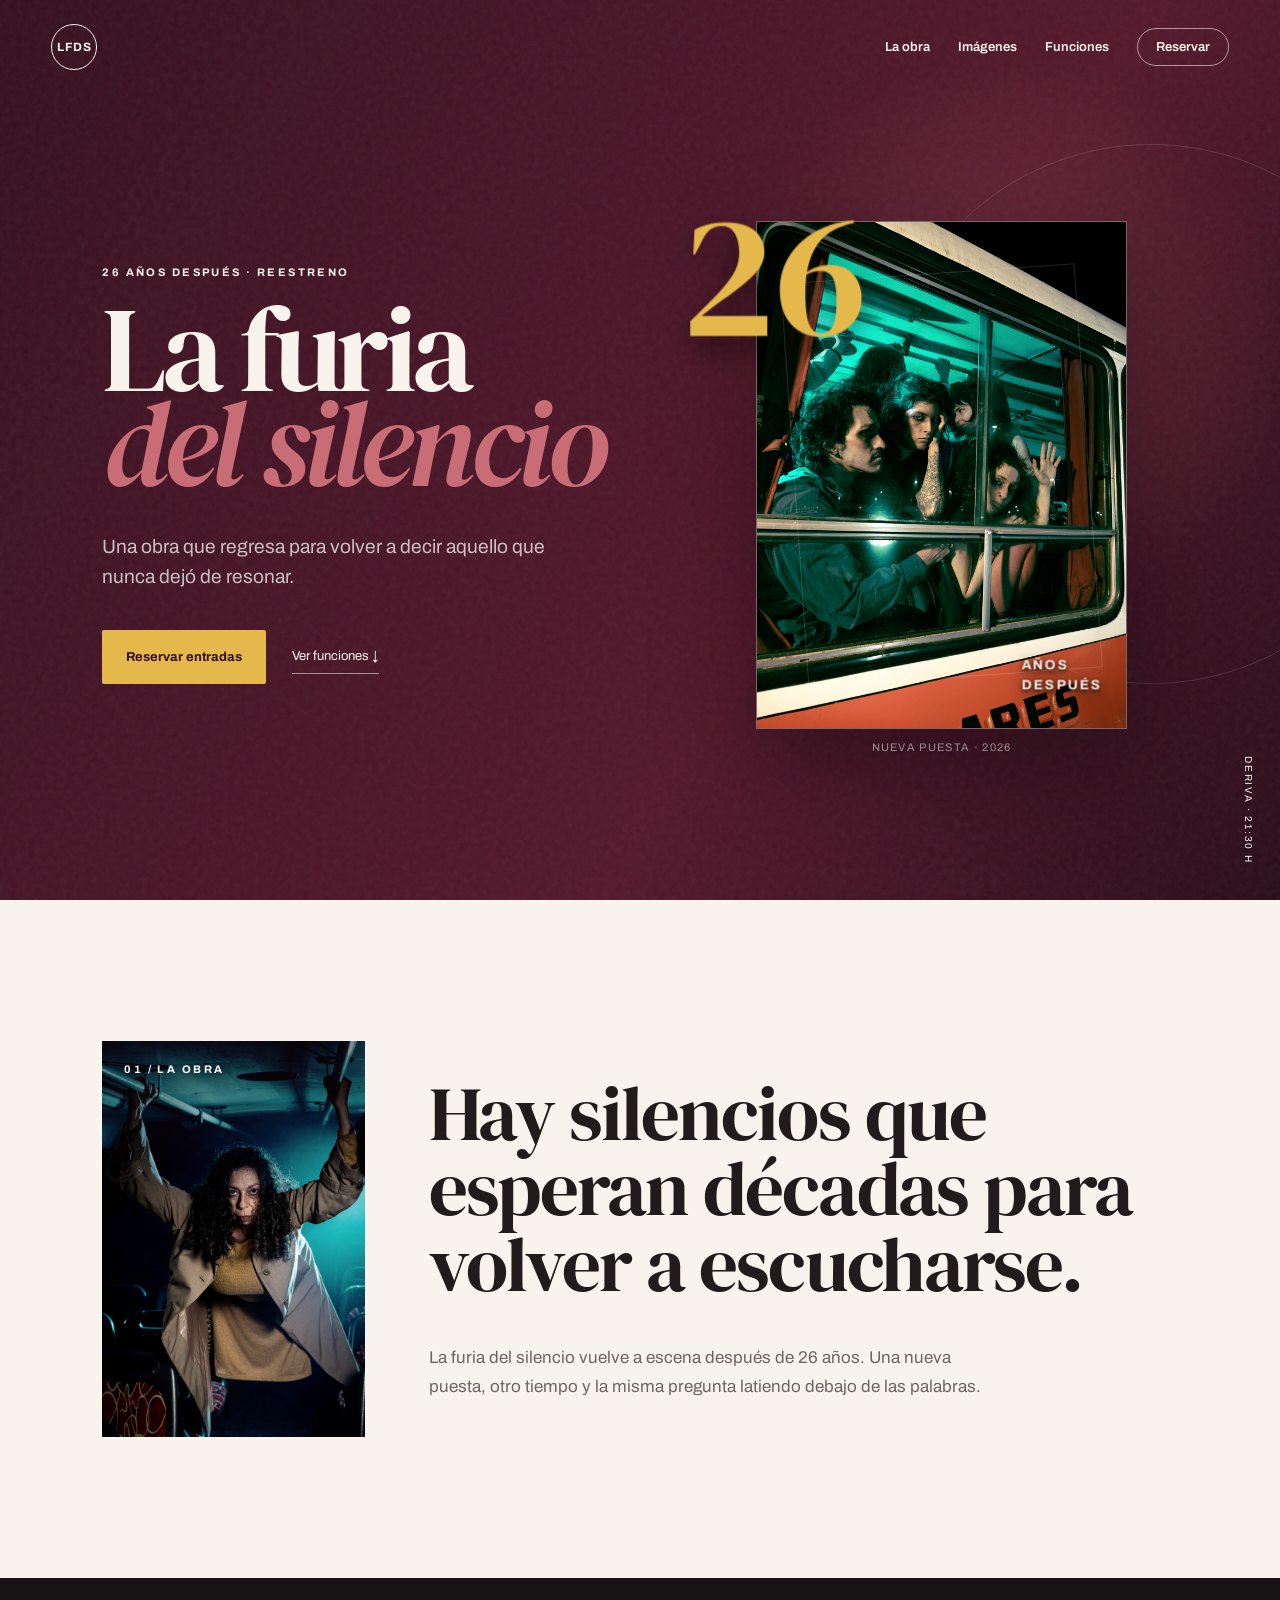
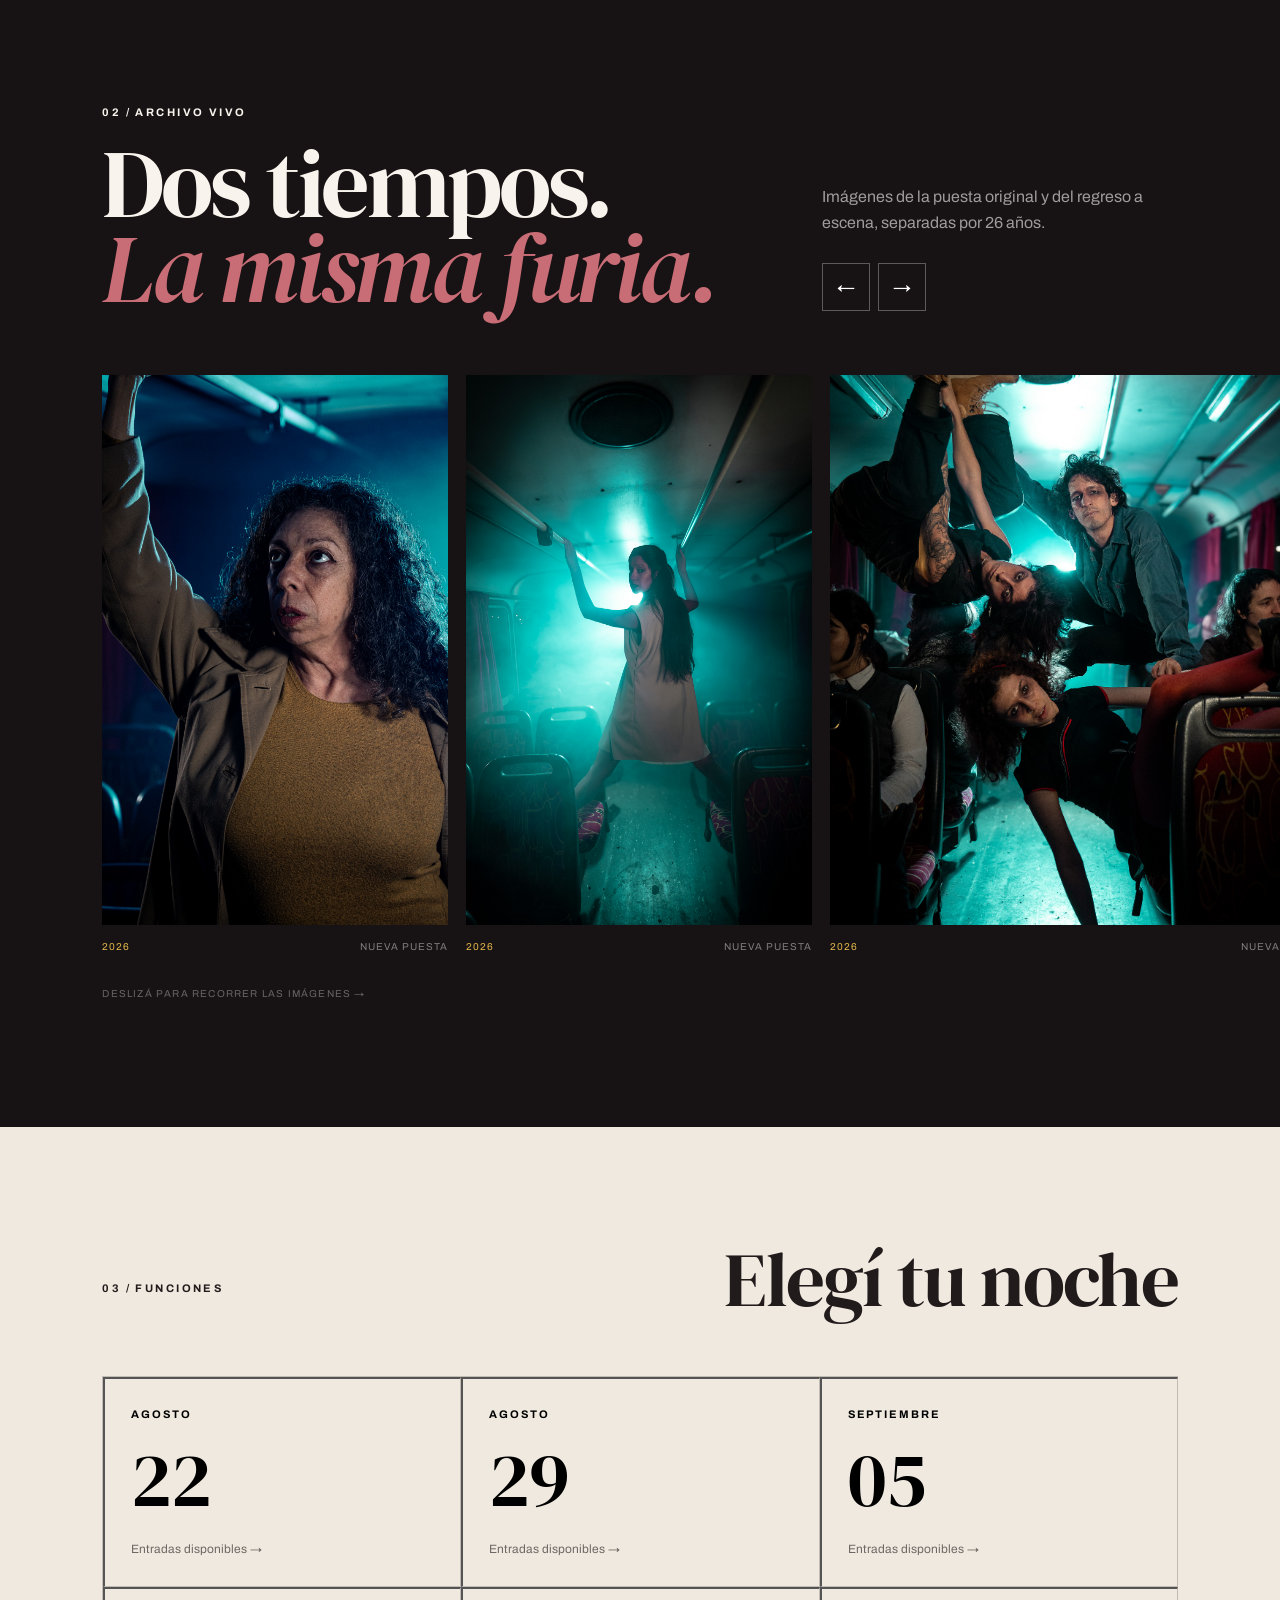
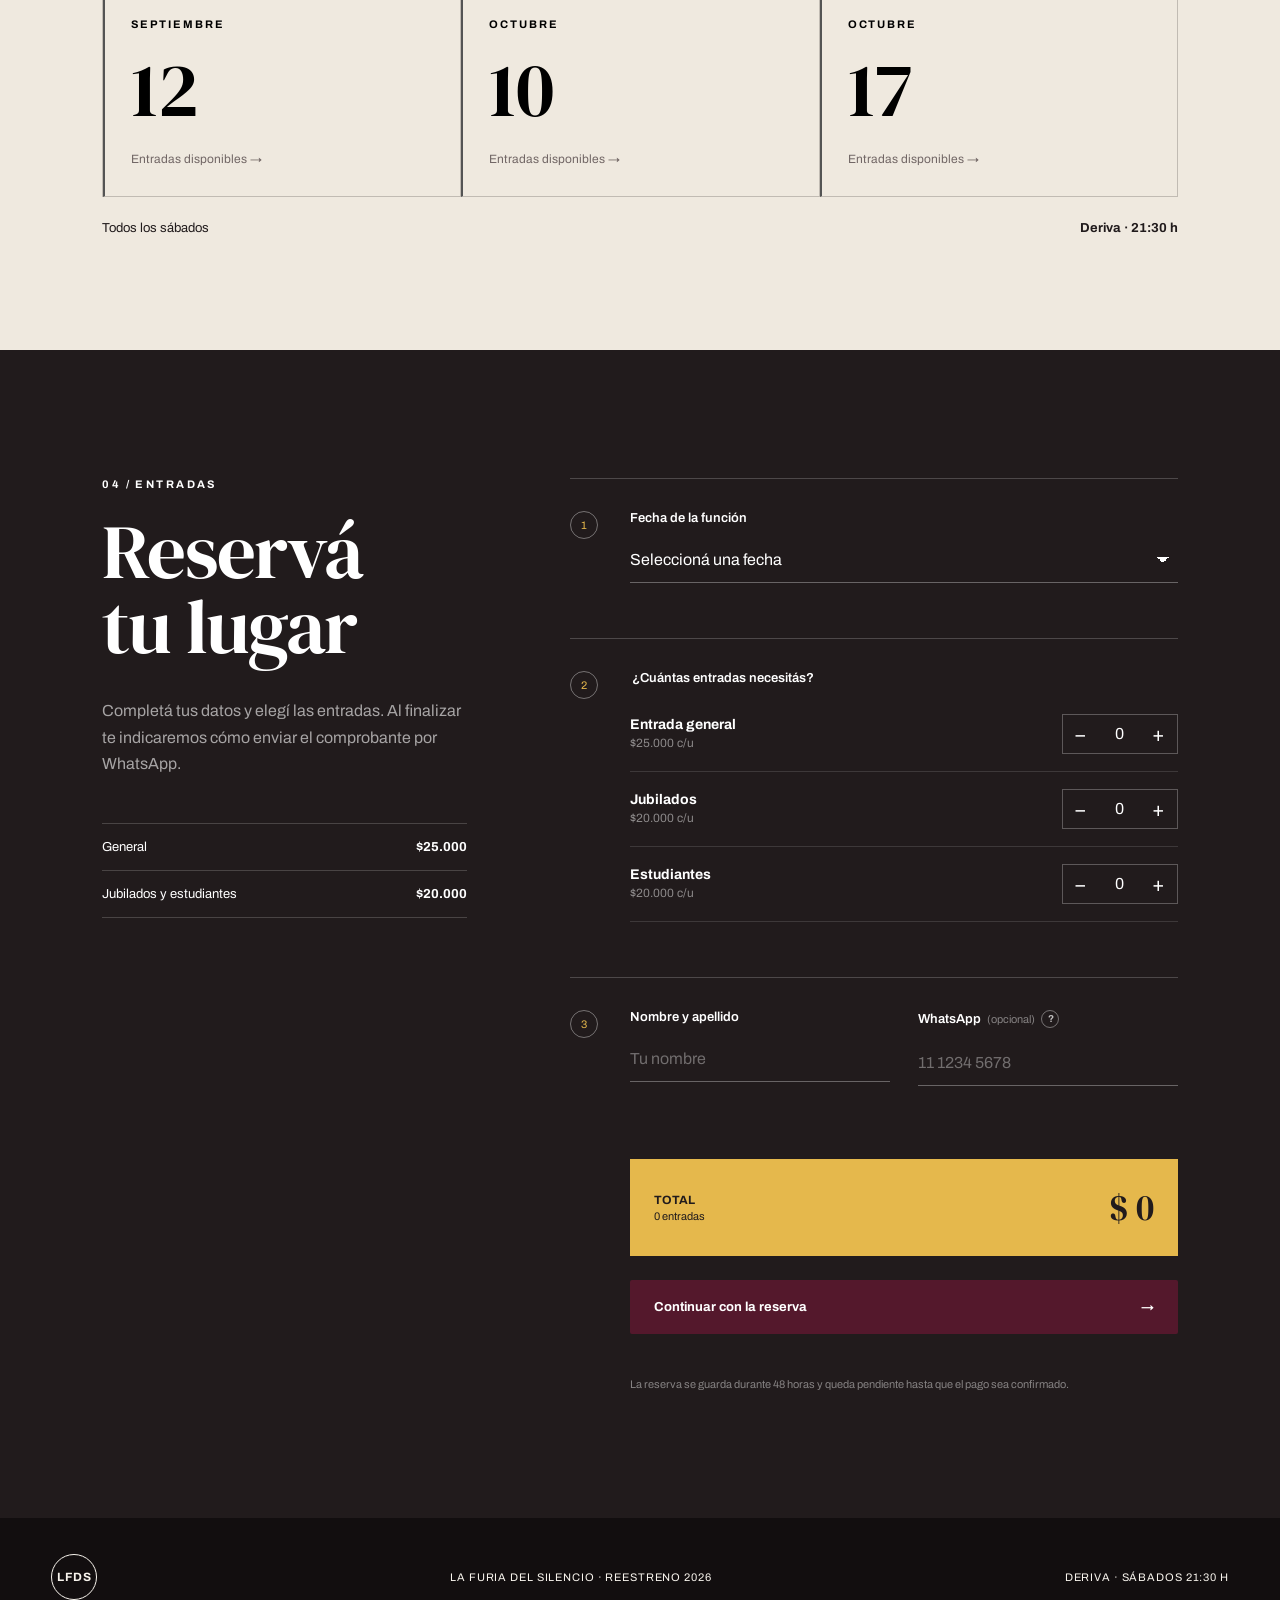
==== commit e61527ce: "Add files via upload" ====
--- a/index.html
+++ b/index.html
@@ -20,10 +20,15 @@
     />
     <meta
       property="og:image"
-      content="https://lafuriadelsilencio.vercel.app/assets/og.png"
-    />
-    <meta property="og:image:width" content="1734" />
-    <meta property="og:image:height" content="907" />
+      content="https://lafuriadelsilencio.vercel.app/assets/og-share-v2.jpg"
+    />
+    <meta
+      property="og:image:secure_url"
+      content="https://lafuriadelsilencio.vercel.app/assets/og-share-v2.jpg"
+    />
+    <meta property="og:image:type" content="image/jpeg" />
+    <meta property="og:image:width" content="1200" />
+    <meta property="og:image:height" content="628" />
     <meta property="og:image:alt" content="La furia del silencio — 26 años después" />
     <meta name="twitter:card" content="summary_large_image" />
     <meta name="twitter:title" content="La furia del silencio — Reestreno" />
@@ -33,7 +38,7 @@
     />
     <meta
       name="twitter:image"
-      content="https://lafuriadelsilencio.vercel.app/assets/og.png"
+      content="https://lafuriadelsilencio.vercel.app/assets/og-share-v2.jpg"
     />
     <title>La furia del silencio — Entradas</title>
     <link rel="icon" href="./assets/favicon.svg" type="image/svg+xml" />
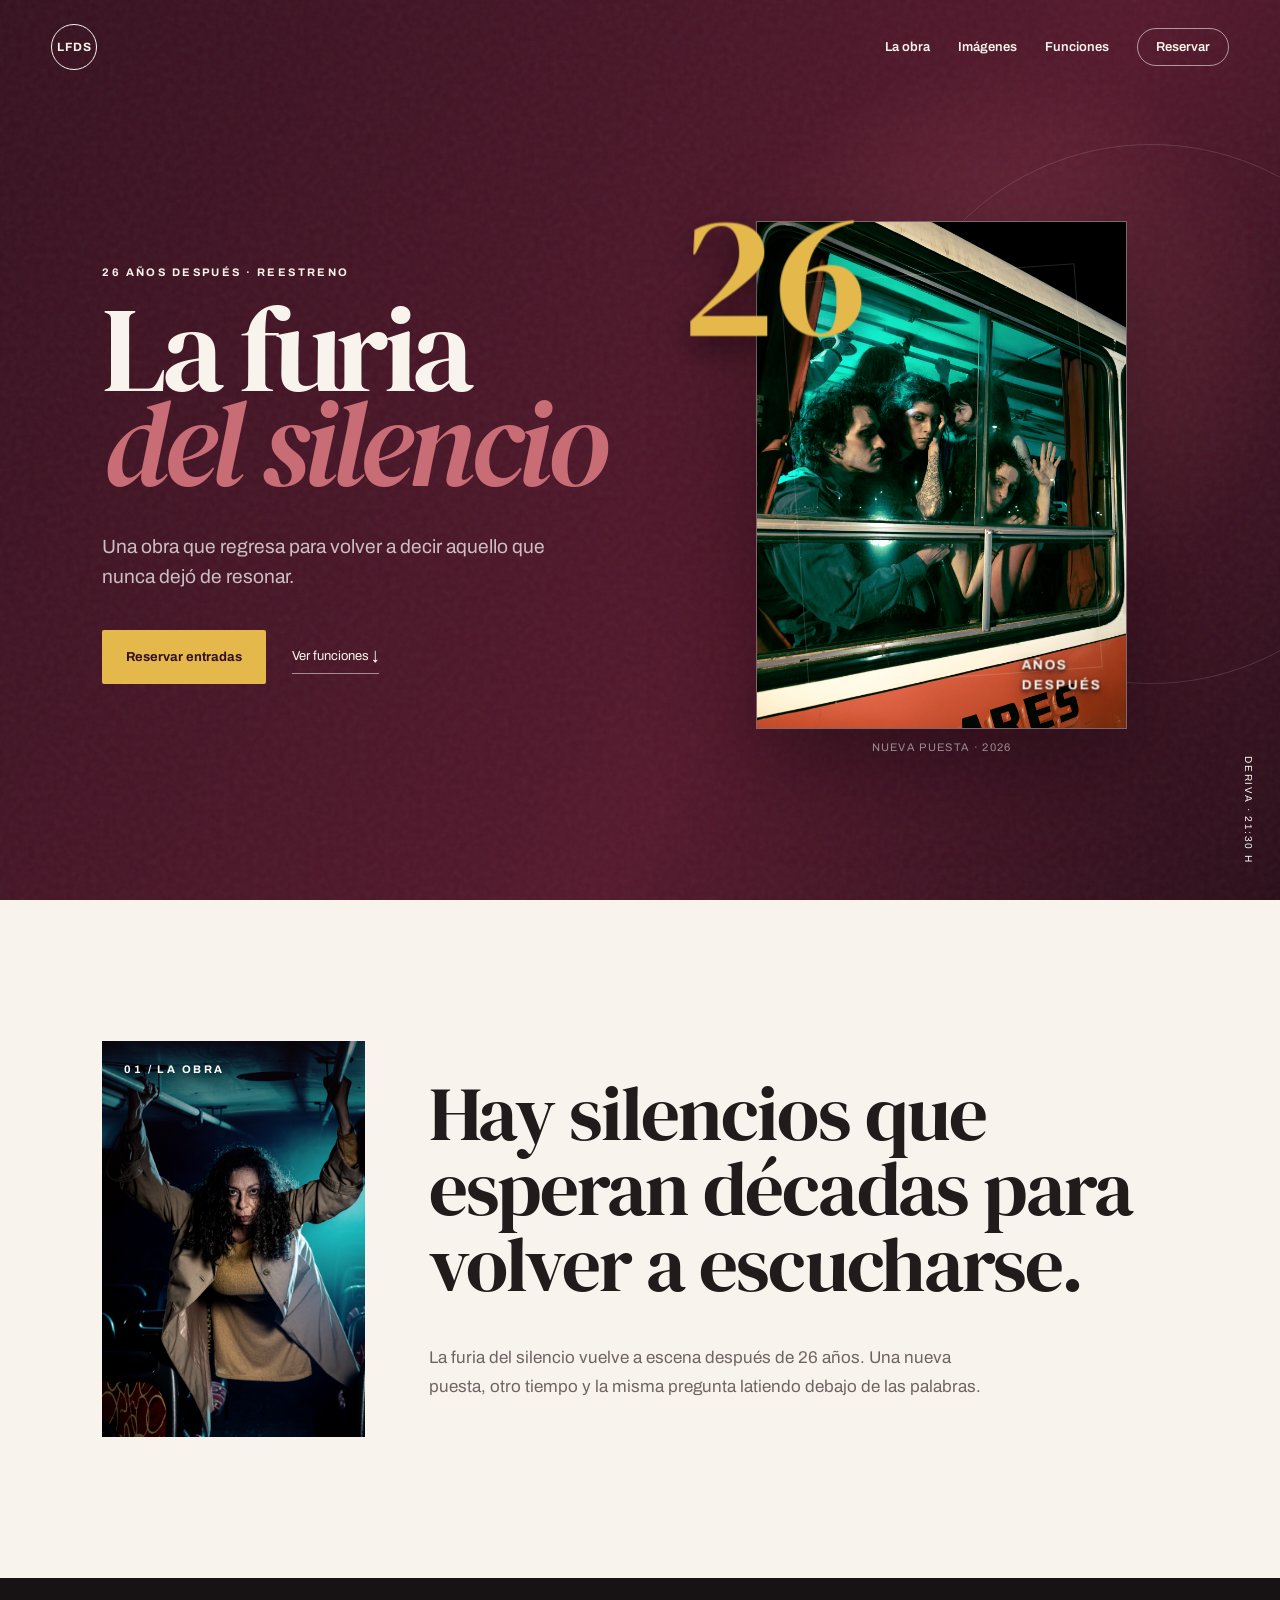
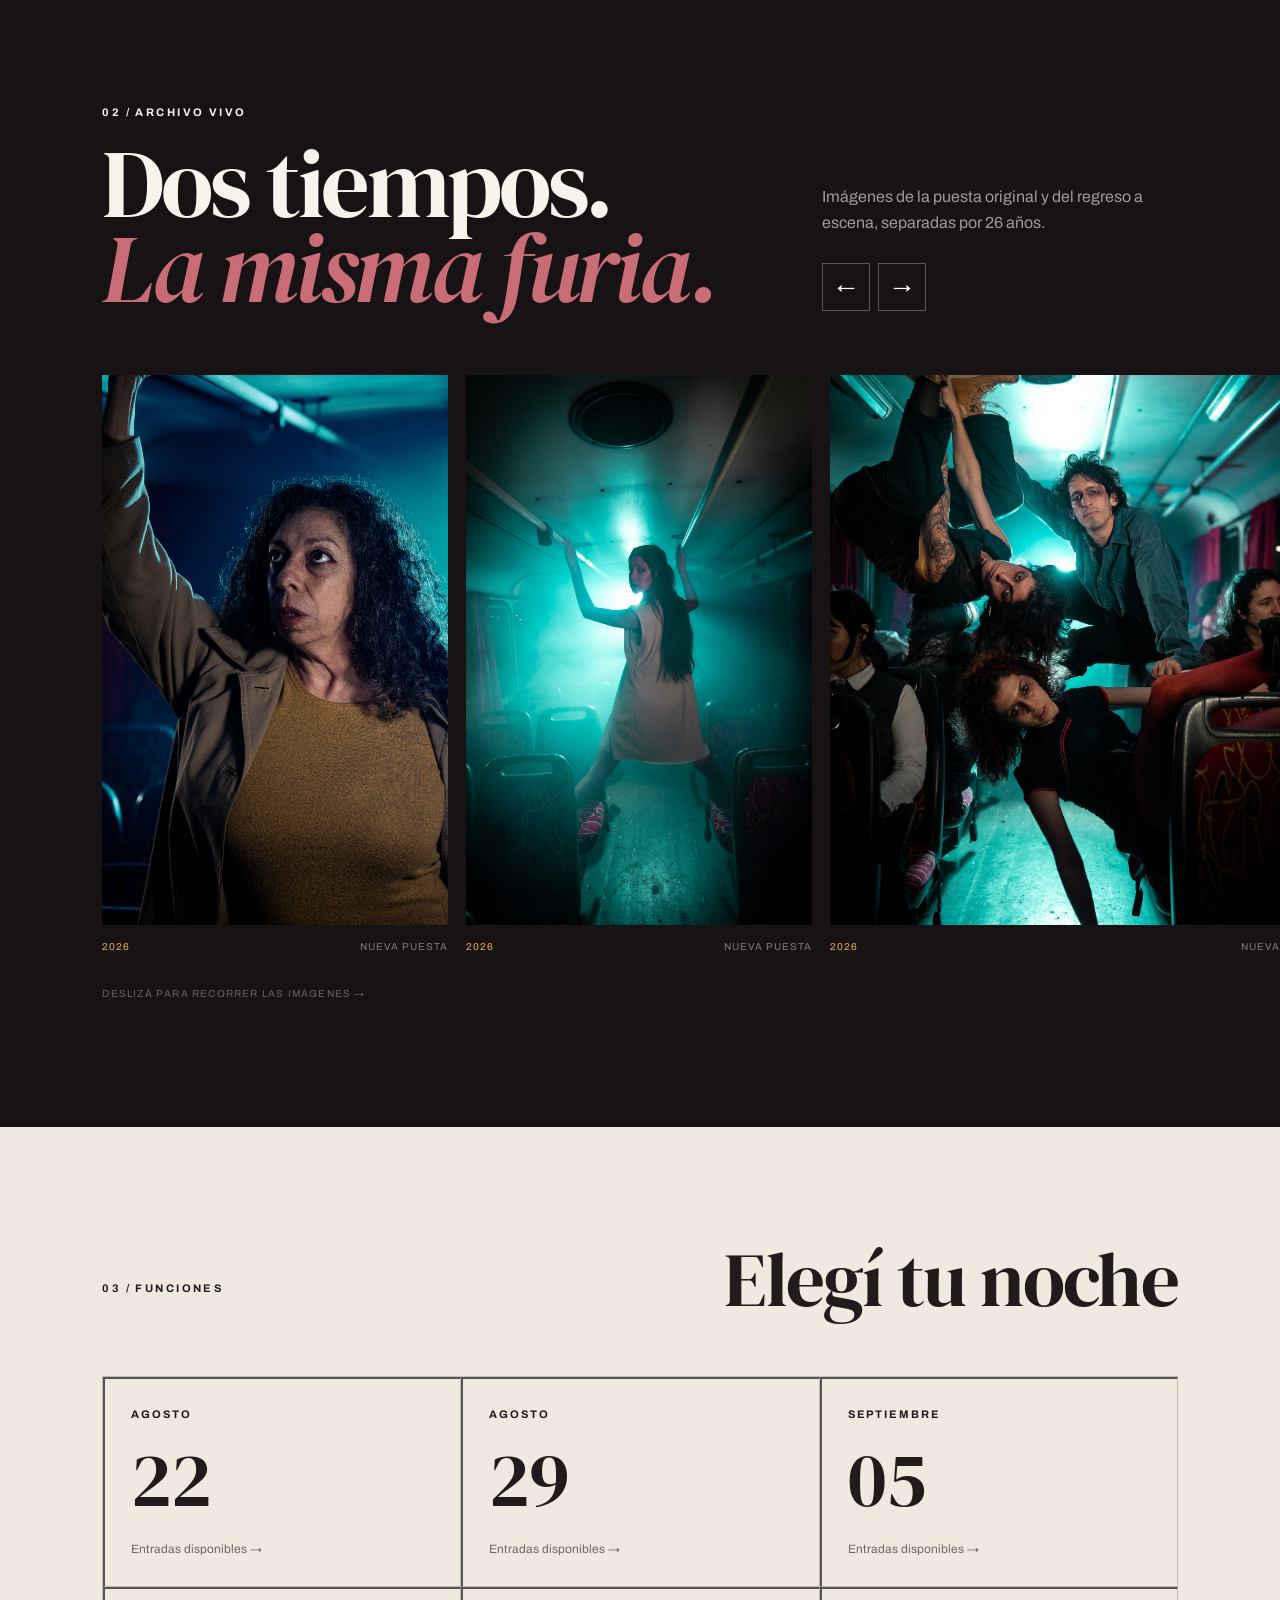
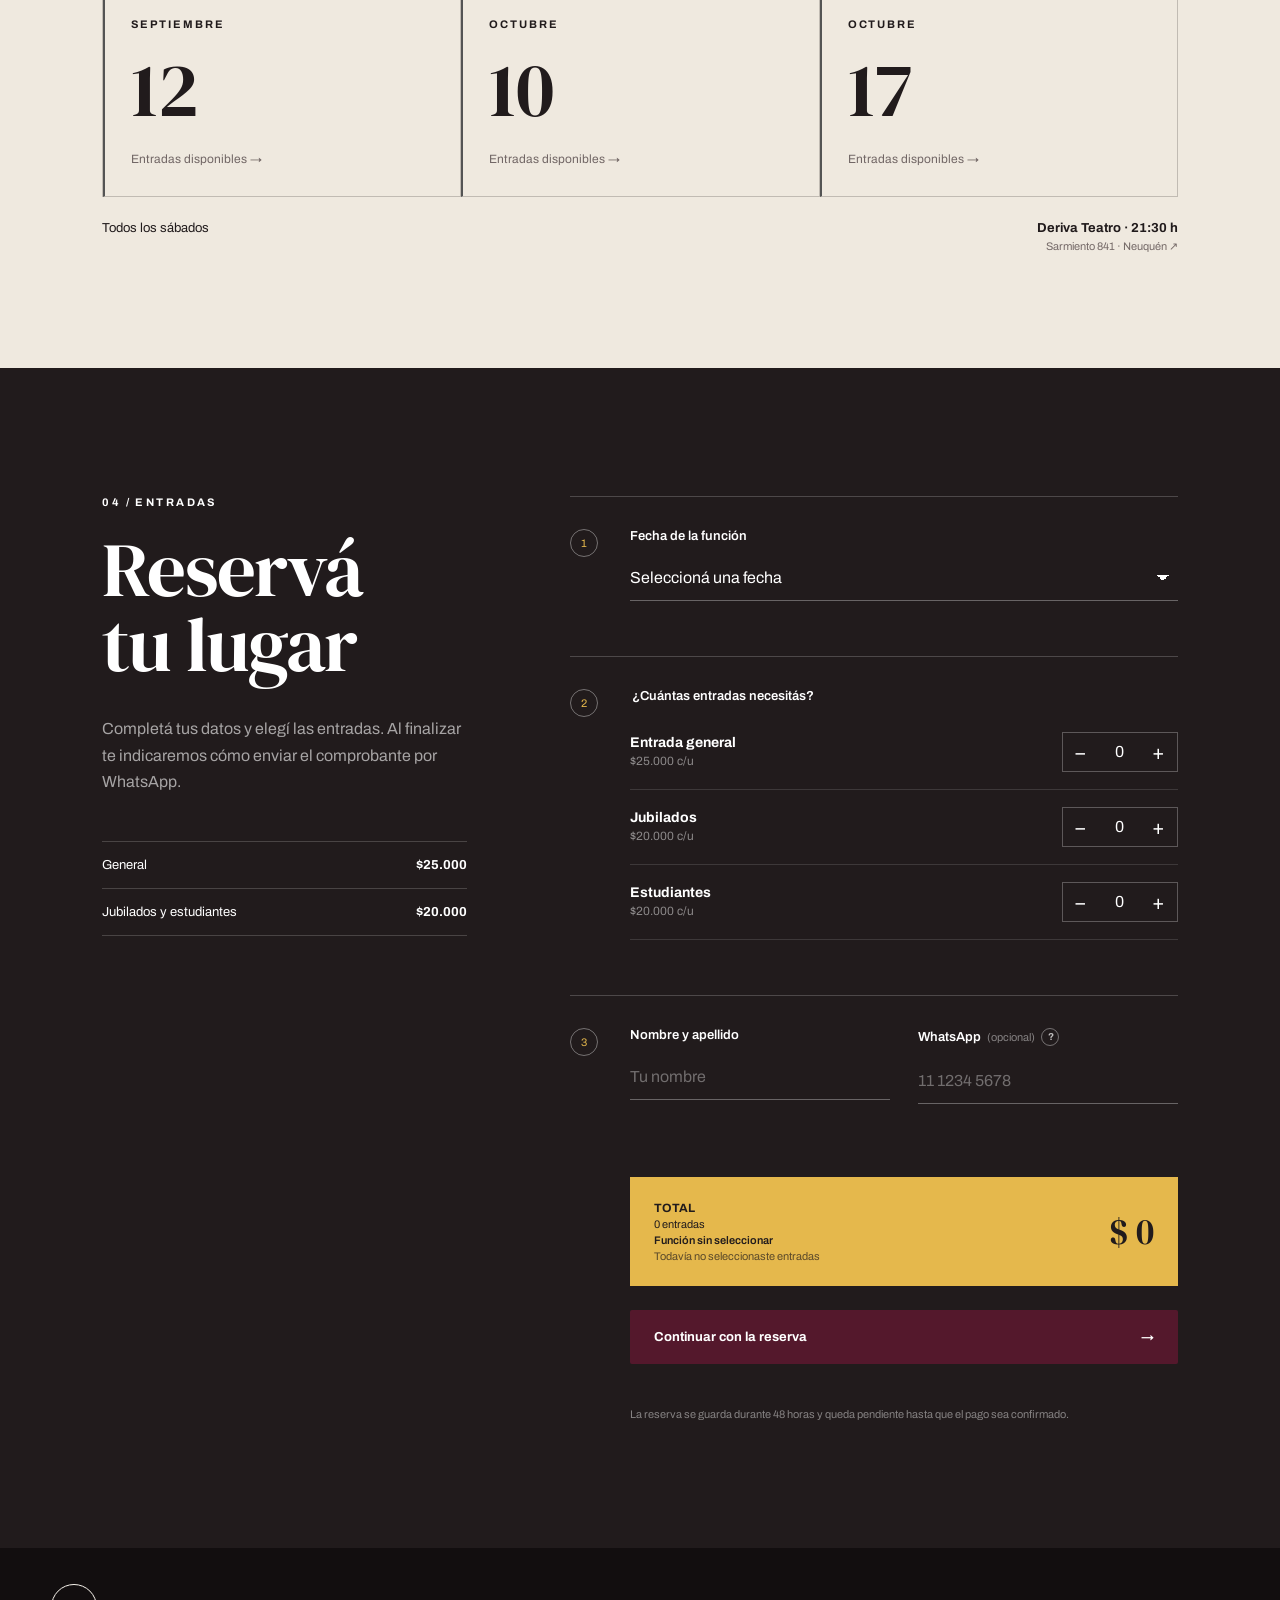
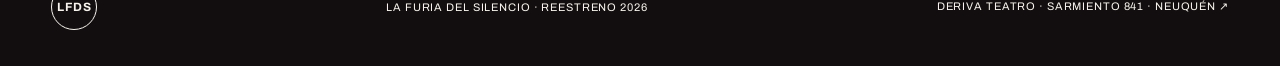
==== commit 41cd8898: "Add files via upload" ====
--- a/index.html
+++ b/index.html
@@ -208,7 +208,16 @@
 
         <div class="venue-line">
           <span>Todos los sábados</span>
-          <strong>Deriva · 21:30 h</strong>
+          <a
+            class="venue-link"
+            href="https://share.google/ngoc5HNbjZsESRALu"
+            target="_blank"
+            rel="noopener noreferrer"
+            aria-label="Abrir la ubicación de Deriva Teatro en Google Maps"
+          >
+            <strong>Deriva Teatro · 21:30 h</strong>
+            <small>Sarmiento 841 · Neuquén ↗</small>
+          </a>
         </div>
       </section>
 
@@ -313,9 +322,11 @@
           </div>
 
           <div class="order-total" aria-live="polite">
-            <div>
+            <div class="order-selection">
               <span>Total</span>
               <small id="ticket-count">0 entradas</small>
+              <small id="selected-show-summary">Función sin seleccionar</small>
+              <small id="ticket-breakdown">Todavía no seleccionaste entradas</small>
             </div>
             <strong id="total-price">$0</strong>
           </div>
@@ -366,7 +377,13 @@
     <footer>
       <a class="brand" href="#inicio">LFDS</a>
       <p>La furia del silencio · Reestreno 2026</p>
-      <p>Deriva · Sábados 21:30 h</p>
+      <a
+        href="https://share.google/ngoc5HNbjZsESRALu"
+        target="_blank"
+        rel="noopener noreferrer"
+      >
+        Deriva Teatro · Sarmiento 841 · Neuquén ↗
+      </a>
     </footer>
 
     <script src="./app.js"></script>
--- a/styles.css
+++ b/styles.css
@@ -610,9 +610,20 @@
   border-right: 1px solid var(--line);
   border-bottom: 1px solid var(--line);
   cursor: pointer;
+  appearance: none;
+  -webkit-appearance: none;
+  -webkit-tap-highlight-color: transparent;
+  color: inherit;
   background: transparent;
+  font: inherit;
   text-align: left;
   transition: color 180ms ease, background 180ms ease;
+}
+
+.date-card:disabled {
+  cursor: not-allowed;
+  color: #746b69;
+  opacity: 0.6;
 }
 
 .date-card:hover,
@@ -652,9 +663,28 @@
 
 .venue-line {
   display: flex;
+  align-items: flex-start;
   justify-content: space-between;
+  gap: 30px;
   padding-top: 24px;
   font-size: 13px;
+}
+
+.venue-link {
+  display: grid;
+  gap: 5px;
+  text-align: right;
+}
+
+.venue-link small {
+  color: #756a68;
+  font-size: 11px;
+  font-weight: 400;
+}
+
+.venue-link:hover strong {
+  text-decoration: underline;
+  text-underline-offset: 4px;
 }
 
 .booking-section {
@@ -913,6 +943,19 @@
   font-size: 11px;
 }
 
+.order-selection small + small {
+  margin-top: 4px;
+}
+
+#selected-show-summary {
+  font-weight: 600;
+}
+
+#ticket-breakdown {
+  max-width: 420px;
+  opacity: 0.7;
+}
+
 .order-total strong {
   font-family: var(--serif);
   font-size: 36px;
@@ -1030,6 +1073,10 @@
   text-transform: uppercase;
 }
 
+footer > a:not(.brand):hover {
+  color: var(--acid);
+}
+
 @media (max-width: 900px) {
   .hero {
     grid-template-columns: 1fr;
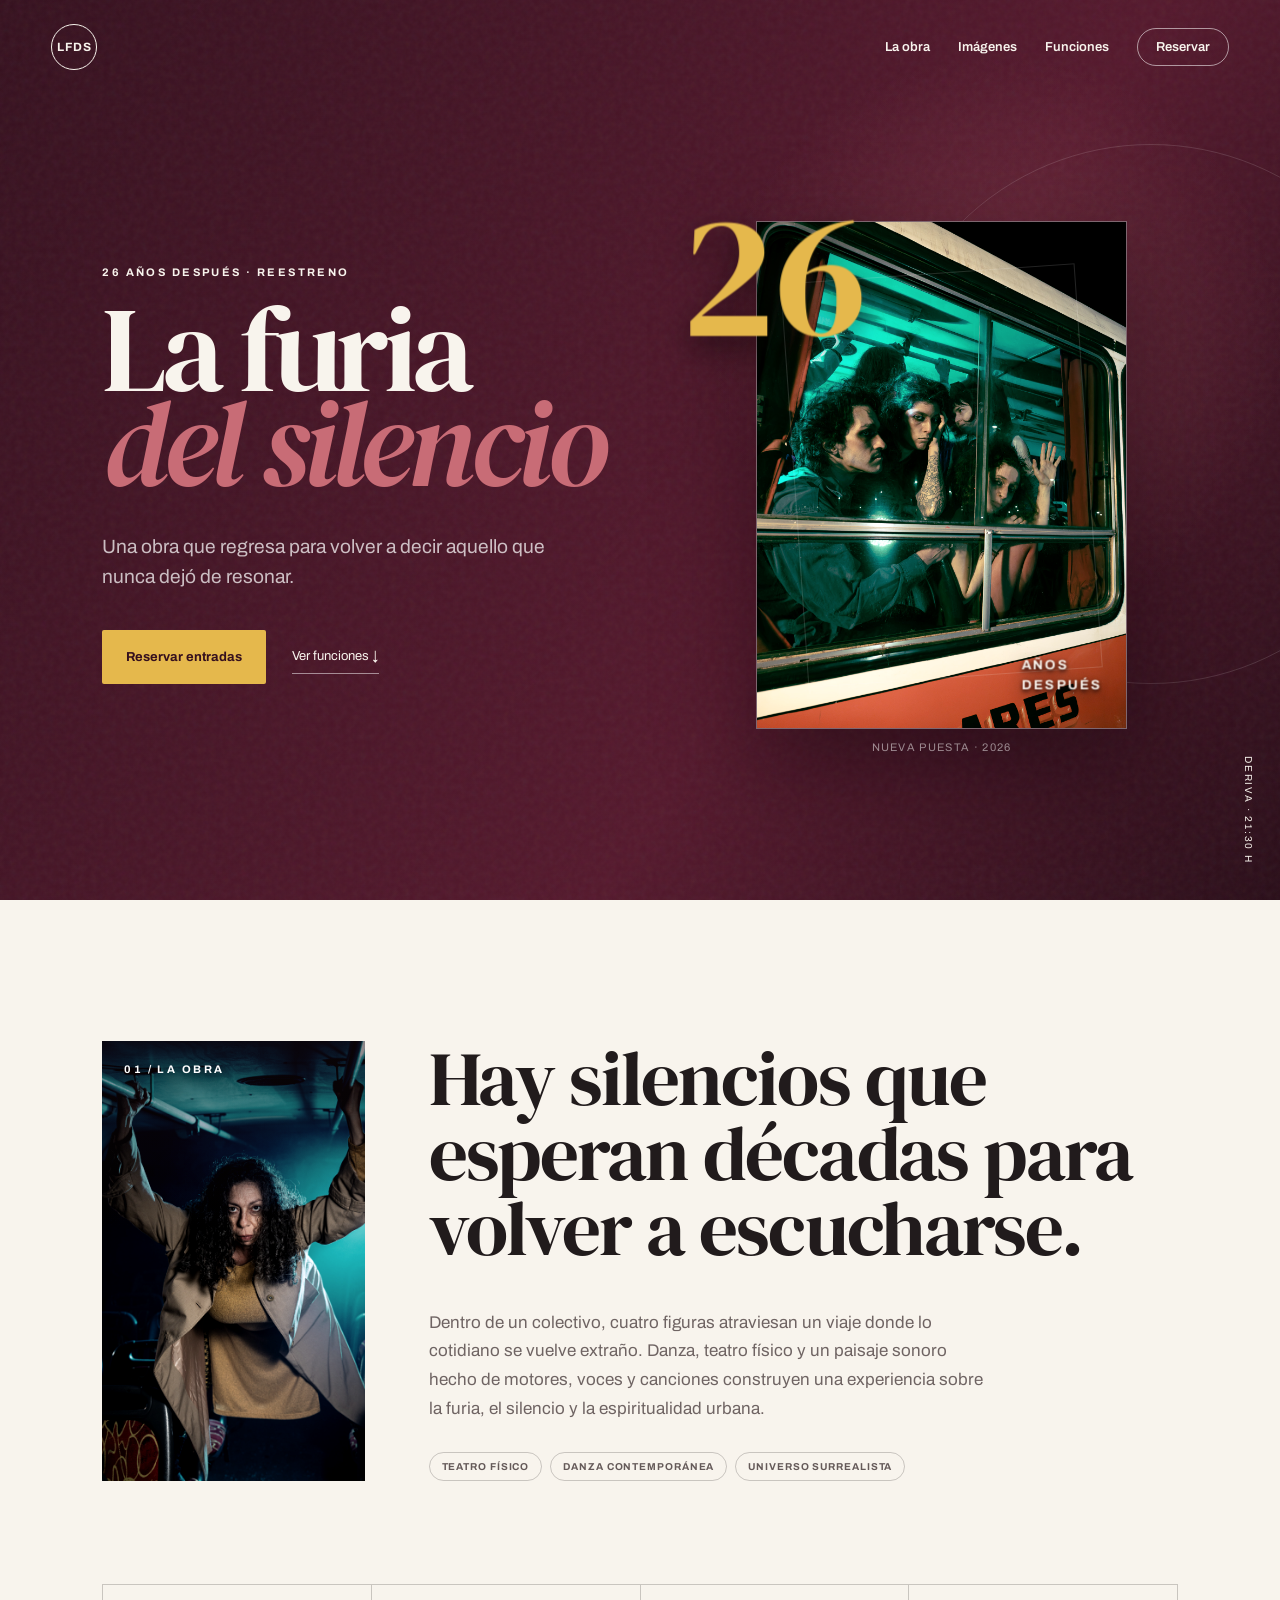
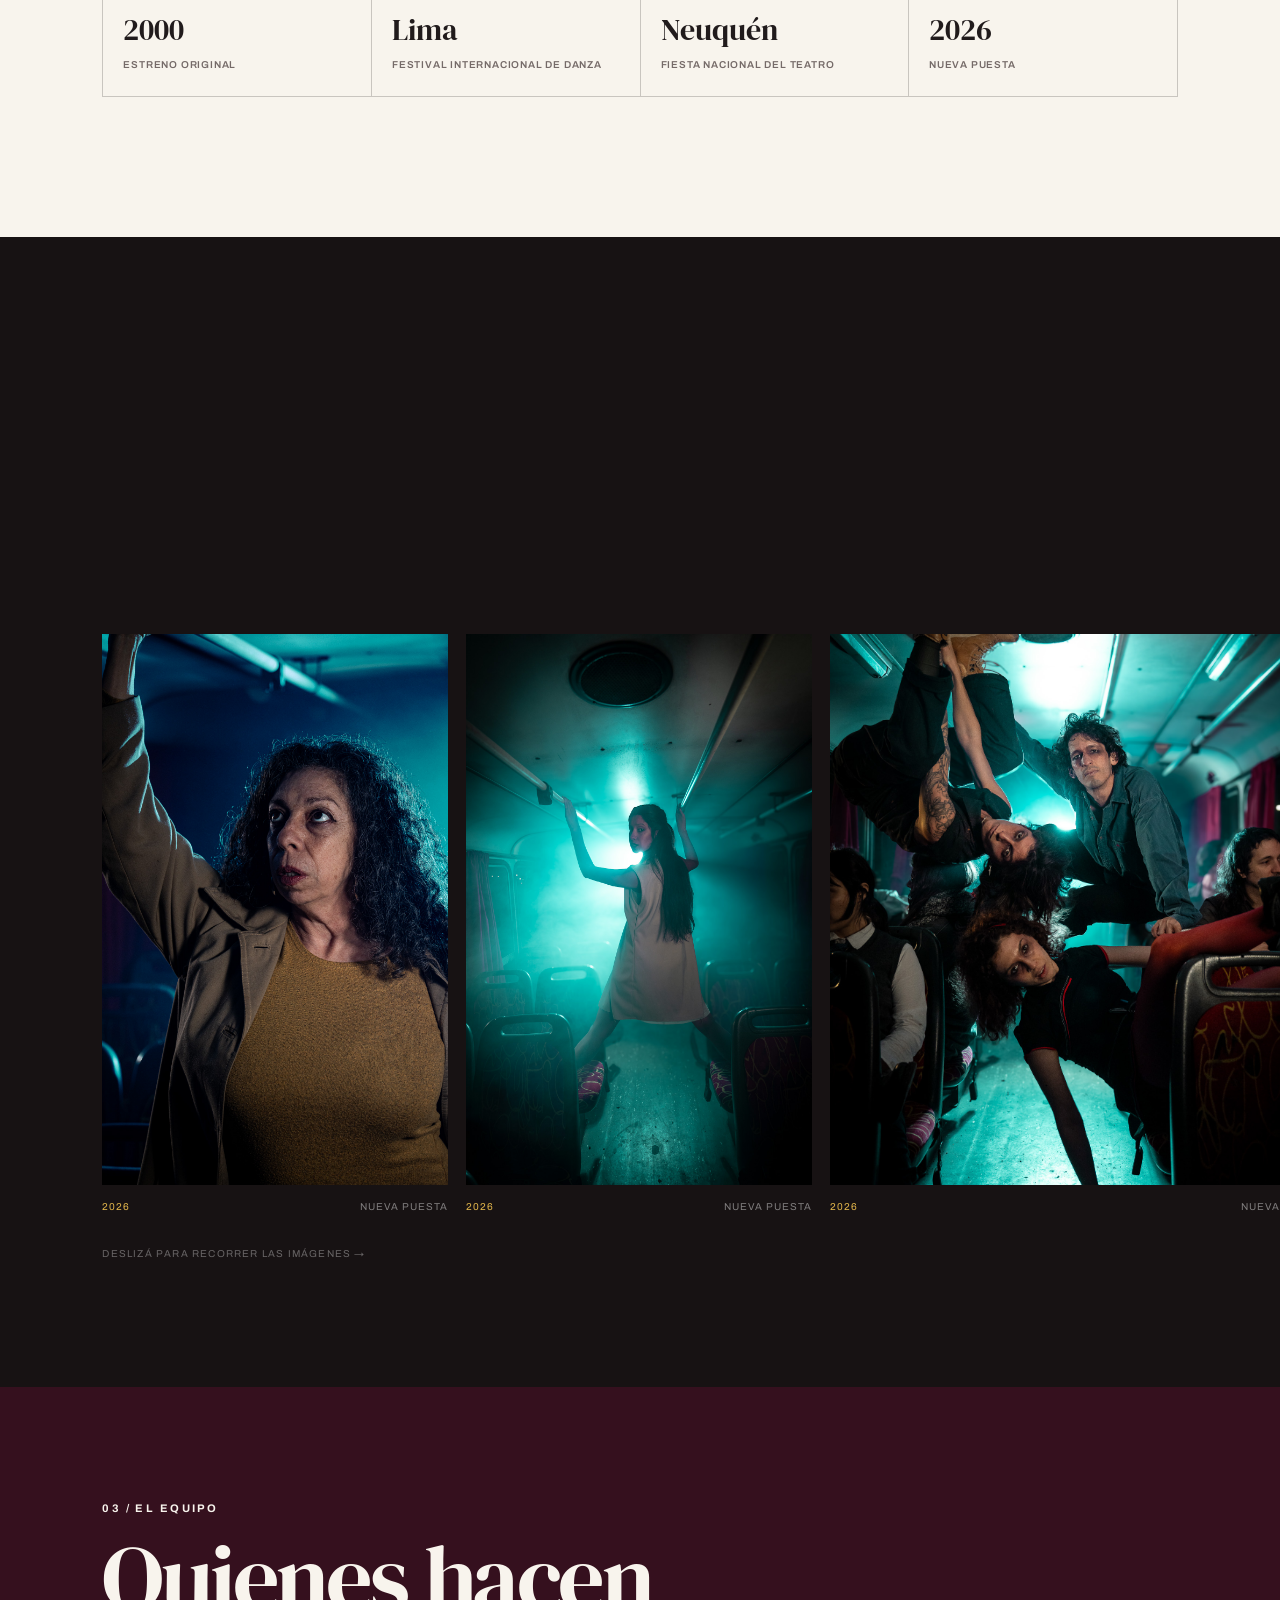
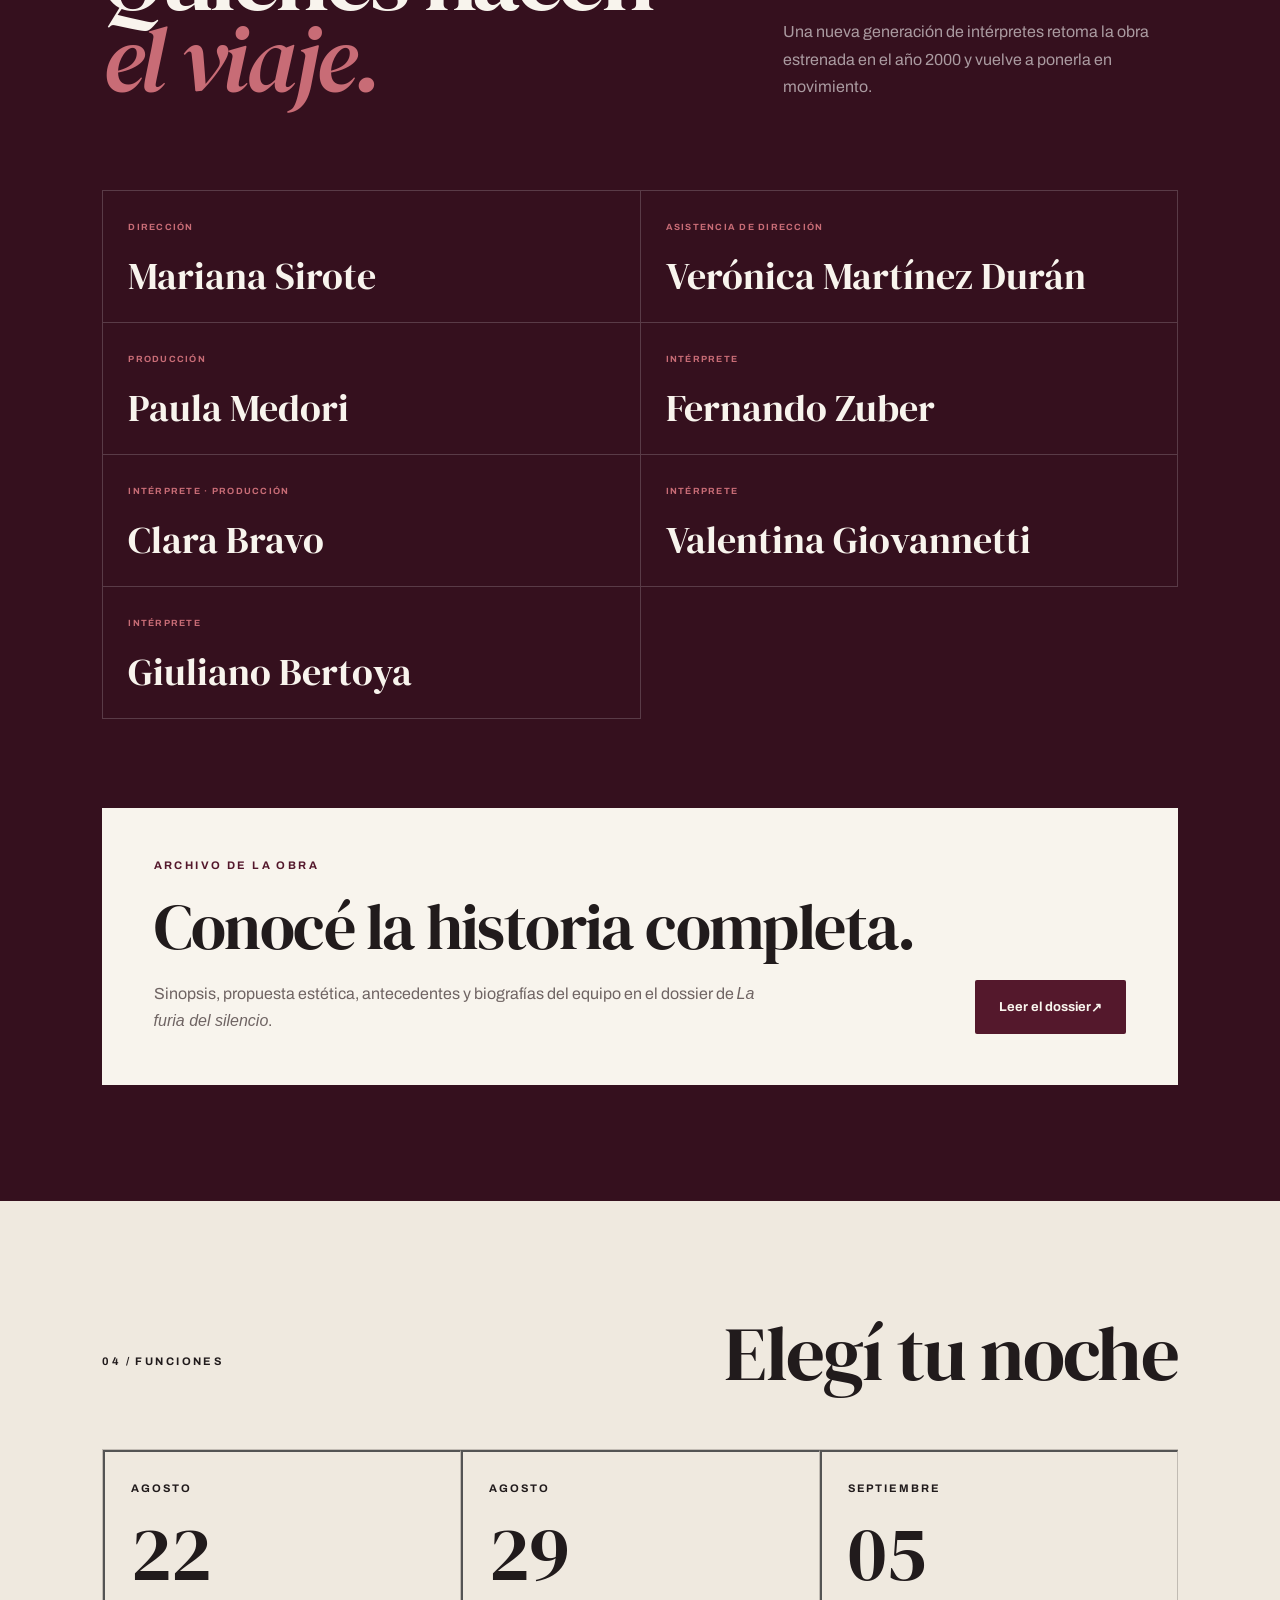
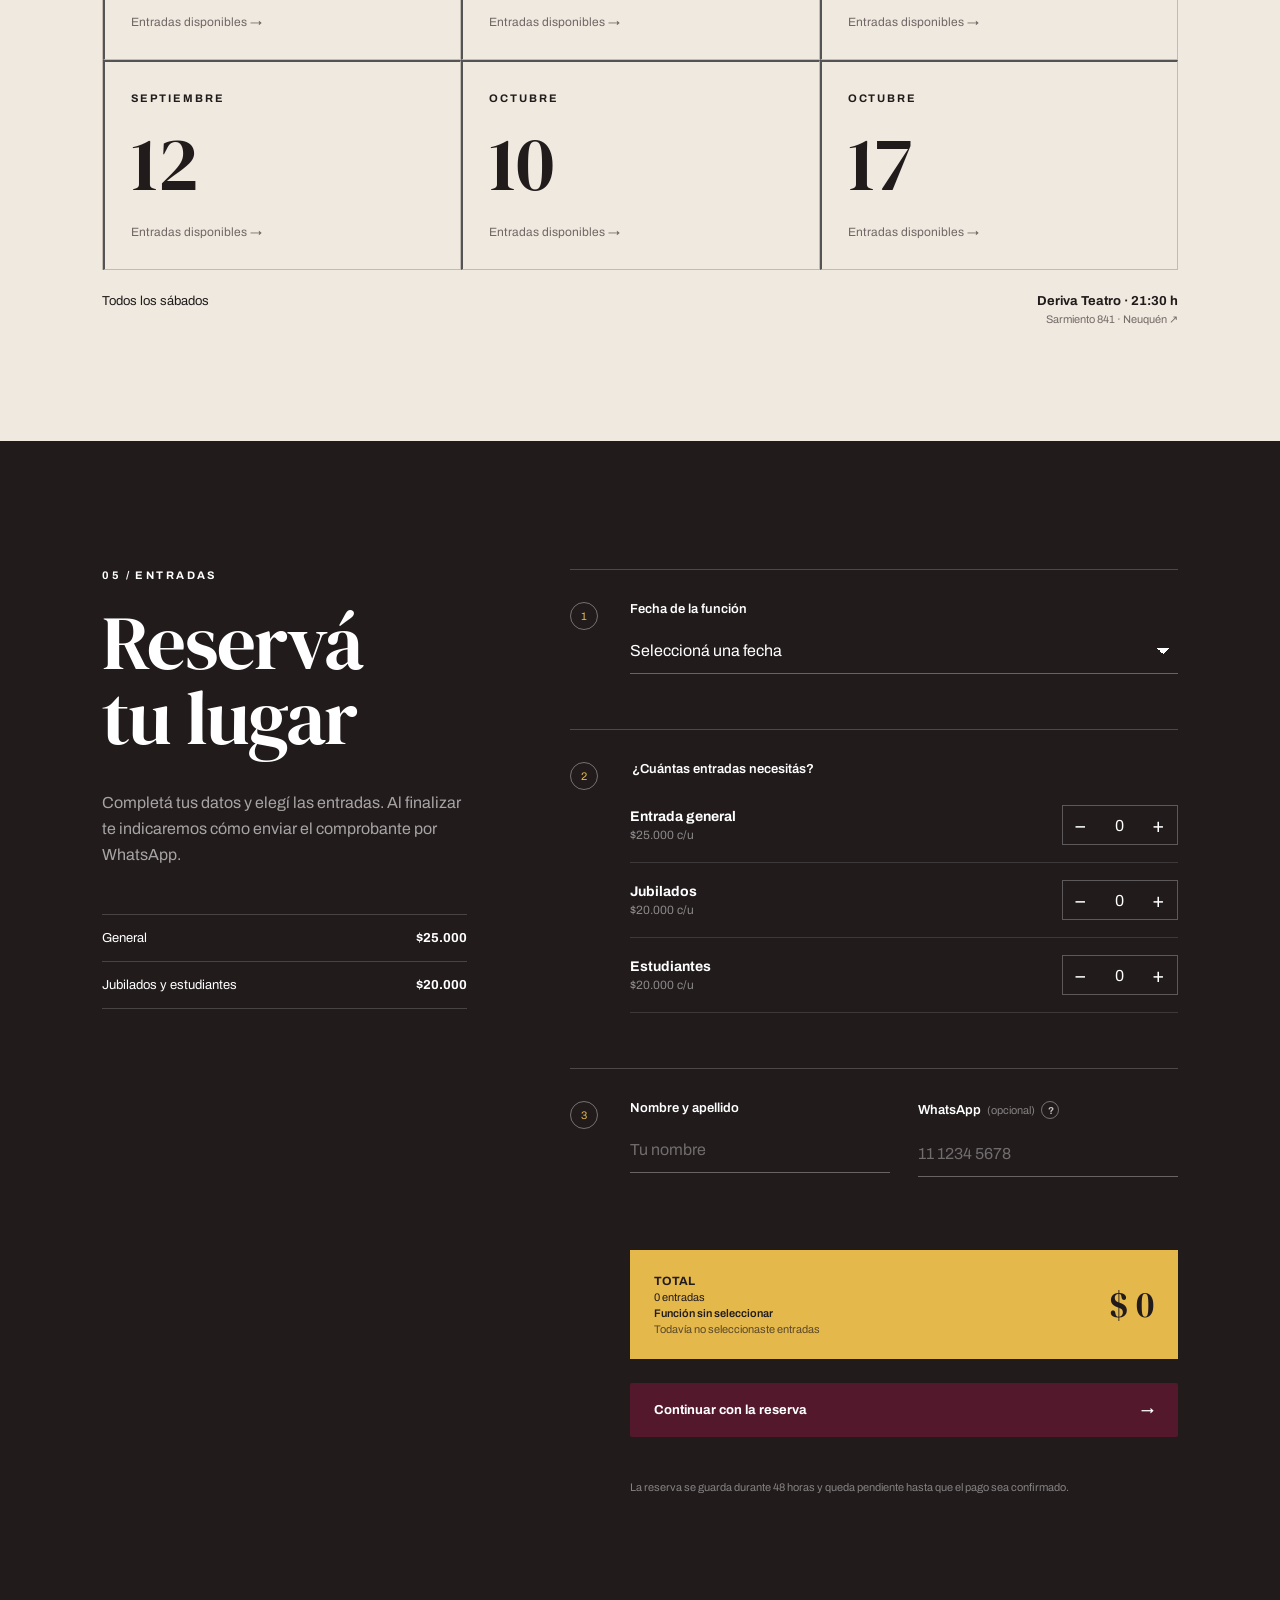
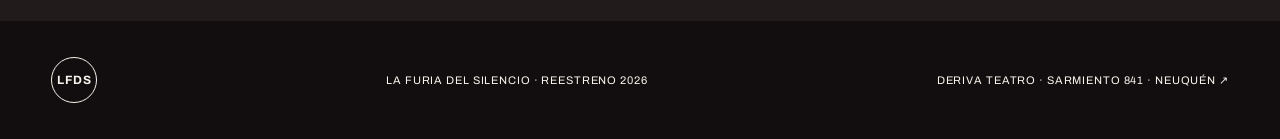
==== commit 8c37e4e4: "Add files via upload" ====
--- a/index.html
+++ b/index.html
@@ -107,9 +107,22 @@
         <div class="statement-copy">
           <h2>Hay silencios que esperan décadas para volver a escucharse.</h2>
           <p>
-            La furia del silencio vuelve a escena después de 26 años. Una nueva
-            puesta, otro tiempo y la misma pregunta latiendo debajo de las palabras.
+            Dentro de un colectivo, cuatro figuras atraviesan un viaje donde lo
+            cotidiano se vuelve extraño. Danza, teatro físico y un paisaje sonoro
+            hecho de motores, voces y canciones construyen una experiencia sobre
+            la furia, el silencio y la espiritualidad urbana.
           </p>
+          <div class="work-tags" aria-label="Lenguajes de la obra">
+            <span>Teatro físico</span>
+            <span>Danza contemporánea</span>
+            <span>Universo surrealista</span>
+          </div>
+        </div>
+        <div class="trajectory" aria-label="Trayectoria de la obra">
+          <div><strong>2000</strong><span>Estreno original</span></div>
+          <div><strong>Lima</strong><span>Festival Internacional de Danza</span></div>
+          <div><strong>Neuquén</strong><span>Fiesta Nacional del Teatro</span></div>
+          <div><strong>2026</strong><span>Nueva puesta</span></div>
         </div>
       </section>
 
@@ -198,9 +211,47 @@
         <p class="gallery-hint">Deslizá para recorrer las imágenes →</p>
       </section>
 
+      <section class="team-section" id="equipo">
+        <div class="team-heading">
+          <div>
+            <p class="section-index">03 / El equipo</p>
+            <h2>Quienes hacen<br /><em>el viaje.</em></h2>
+          </div>
+          <p>
+            Una nueva generación de intérpretes retoma la obra estrenada en el
+            año 2000 y vuelve a ponerla en movimiento.
+          </p>
+        </div>
+
+        <div class="team-list" aria-label="Equipo artístico">
+          <article><span>Dirección</span><h3>Mariana Sirote</h3></article>
+          <article><span>Asistencia de dirección</span><h3>Verónica Martínez Durán</h3></article>
+          <article><span>Producción</span><h3>Paula Medori</h3></article>
+          <article><span>Intérprete</span><h3>Fernando Zuber</h3></article>
+          <article><span>Intérprete · Producción</span><h3>Clara Bravo</h3></article>
+          <article><span>Intérprete</span><h3>Valentina Giovannetti</h3></article>
+          <article><span>Intérprete</span><h3>Giuliano Bertoya</h3></article>
+        </div>
+
+        <div class="dossier-card">
+          <div>
+            <p class="eyebrow">Archivo de la obra</p>
+            <h3>Conocé la historia completa.</h3>
+            <p>
+              Sinopsis, propuesta estética, antecedentes y biografías del equipo
+              en el dossier de <em>La furia del silencio</em>.
+            </p>
+          </div>
+          <button class="button dossier-button" id="open-dossier" type="button">
+            Leer el dossier
+            <span aria-hidden="true">↗</span>
+          </button>
+        </div>
+      </section>
+
       <section class="dates-section" id="funciones">
         <div class="section-heading">
-          <p class="section-index">03 / Funciones</p>
+          <p class="section-index">04 / Funciones</p>
           <h2>Elegí tu noche</h2>
         </div>
 
@@ -223,7 +274,7 @@
 
       <section class="booking-section" id="entradas">
         <div class="booking-intro">
-          <p class="section-index">04 / Entradas</p>
+          <p class="section-index">05 / Entradas</p>
           <h2>Reservá<br />tu lugar</h2>
           <p>
             Completá tus datos y elegí las entradas. Al finalizar te indicaremos
@@ -374,6 +425,45 @@
       </a>
     </dialog>
 
+    <dialog class="dossier-dialog" id="dossier-dialog">
+      <div class="dossier-dialog-header">
+        <div>
+          <p class="eyebrow">Dossier artístico</p>
+          <h2>La furia del silencio</h2>
+        </div>
+        <div class="dossier-dialog-actions">
+          <a
+            href="./assets/Carpeta-La-Furia-del-Silencio-web.pdf"
+            target="_blank"
+            rel="noopener noreferrer"
+          >
+            Pantalla completa ↗
+          </a>
+          <button
+            class="dialog-close"
+            id="dossier-close"
+            type="button"
+            aria-label="Cerrar dossier"
+          >×</button>
+        </div>
+      </div>
+      <div class="dossier-viewer">
+        <iframe
+          src="./assets/Carpeta-La-Furia-del-Silencio-web.pdf#view=FitH&navpanes=0"
+          title="Dossier artístico de La furia del silencio"
+          loading="lazy"
+        ></iframe>
+      </div>
+      <p class="dossier-fallback">
+        Si el visor no aparece en tu dispositivo,
+        <a
+          href="./assets/Carpeta-La-Furia-del-Silencio-web.pdf"
+          target="_blank"
+          rel="noopener noreferrer"
+        >abrí el dossier en pantalla completa</a>.
+      </p>
+    </dialog>
+
     <footer>
       <a class="brand" href="#inicio">LFDS</a>
       <p>La furia del silencio · Reestreno 2026</p>
--- a/styles.css
+++ b/styles.css
@@ -362,6 +362,58 @@
   line-height: 1.7;
 }
 
+.work-tags {
+  display: flex;
+  flex-wrap: wrap;
+  gap: 8px;
+  margin-top: 28px;
+}
+
+.work-tags span {
+  padding: 8px 12px;
+  border: 1px solid var(--line);
+  border-radius: 999px;
+  color: #655a59;
+  font-size: 10px;
+  font-weight: 700;
+  letter-spacing: 0.09em;
+  text-transform: uppercase;
+}
+
+.trajectory {
+  display: grid;
+  grid-column: 1 / -1;
+  grid-template-columns: repeat(4, 1fr);
+  margin-top: clamp(20px, 3vw, 44px);
+  border-top: 1px solid var(--line);
+  border-left: 1px solid var(--line);
+}
+
+.trajectory div {
+  display: grid;
+  min-height: 112px;
+  align-content: center;
+  gap: 8px;
+  padding: 20px;
+  border-right: 1px solid var(--line);
+  border-bottom: 1px solid var(--line);
+}
+
+.trajectory strong {
+  font-family: var(--serif);
+  font-size: 30px;
+  font-weight: 400;
+}
+
+.trajectory span {
+  color: #756a68;
+  font-size: 10px;
+  font-weight: 600;
+  letter-spacing: 0.08em;
+  line-height: 1.4;
+  text-transform: uppercase;
+}
+
 .gallery-section {
   overflow: hidden;
   color: var(--paper-light);
@@ -530,6 +582,119 @@
   font-size: 10px;
   letter-spacing: 0.12em;
   text-transform: uppercase;
+}
+
+.team-section {
+  color: var(--paper-light);
+  background: var(--wine-dark);
+  padding: clamp(82px, 9vw, 138px) clamp(22px, 8vw, 130px);
+}
+
+.team-heading {
+  display: grid;
+  grid-template-columns: 1.2fr 0.8fr;
+  align-items: end;
+  gap: clamp(40px, 7vw, 110px);
+}
+
+.team-heading h2 {
+  margin: 0;
+  font-family: var(--serif);
+  font-size: clamp(52px, 7.2vw, 102px);
+  font-weight: 400;
+  letter-spacing: -0.035em;
+  line-height: 0.88;
+}
+
+.team-heading h2 em {
+  color: var(--rose);
+  font-weight: 400;
+}
+
+.team-heading > p {
+  max-width: 460px;
+  margin: 0;
+  color: rgba(255, 255, 255, 0.58);
+  font-size: 16px;
+  line-height: 1.7;
+}
+
+.team-list {
+  display: grid;
+  grid-template-columns: repeat(2, 1fr);
+  margin-top: clamp(52px, 7vw, 90px);
+  border-top: 1px solid rgba(255, 255, 255, 0.18);
+  border-left: 1px solid rgba(255, 255, 255, 0.18);
+}
+
+.team-list article {
+  min-height: 132px;
+  padding: 25px;
+  border-right: 1px solid rgba(255, 255, 255, 0.18);
+  border-bottom: 1px solid rgba(255, 255, 255, 0.18);
+  transition: color 180ms ease, background 180ms ease;
+}
+
+.team-list article:hover {
+  color: var(--ink);
+  background: var(--acid);
+}
+
+.team-list span {
+  color: var(--rose);
+  font-size: 9px;
+  font-weight: 700;
+  letter-spacing: 0.14em;
+  text-transform: uppercase;
+}
+
+.team-list article:hover span {
+  color: var(--wine);
+}
+
+.team-list h3 {
+  margin: 24px 0 0;
+  font-family: var(--serif);
+  font-size: clamp(25px, 3vw, 38px);
+  font-weight: 400;
+  line-height: 1;
+}
+
+.dossier-card {
+  display: flex;
+  align-items: end;
+  justify-content: space-between;
+  gap: 40px;
+  margin-top: clamp(50px, 7vw, 92px);
+  padding: clamp(28px, 4vw, 54px);
+  color: var(--ink);
+  background: var(--paper-light);
+}
+
+.dossier-card .eyebrow {
+  color: var(--wine);
+}
+
+.dossier-card h3 {
+  margin: 0;
+  font-family: var(--serif);
+  font-size: clamp(36px, 5vw, 66px);
+  font-weight: 400;
+  letter-spacing: -0.025em;
+  line-height: 1;
+}
+
+.dossier-card p:last-child {
+  max-width: 620px;
+  margin: 22px 0 0;
+  color: #6f6463;
+  line-height: 1.65;
+}
+
+.dossier-button {
+  flex: 0 0 auto;
+  color: var(--paper-light);
+  background: var(--wine);
 }
 
 .reveal-item {
@@ -1060,6 +1225,80 @@
   margin: 20px 0 0;
 }
 
+.dossier-dialog {
+  width: min(1180px, calc(100% - 32px));
+  height: min(880px, calc(100% - 32px));
+  max-width: none;
+  max-height: none;
+  overflow: hidden;
+  border: 0;
+  padding: 0;
+  color: var(--paper-light);
+  background: #171213;
+  box-shadow: 0 24px 90px rgba(0, 0, 0, 0.55);
+}
+
+.dossier-dialog::backdrop {
+  background: rgba(18, 8, 12, 0.86);
+  backdrop-filter: blur(6px);
+}
+
+.dossier-dialog-header {
+  display: flex;
+  min-height: 98px;
+  align-items: center;
+  justify-content: space-between;
+  gap: 28px;
+  padding: 20px 26px;
+  border-bottom: 1px solid rgba(255, 255, 255, 0.14);
+}
+
+.dossier-dialog-header .eyebrow {
+  margin-bottom: 5px;
+  color: var(--rose);
+}
+
+.dossier-dialog-header h2 {
+  margin: 0;
+  font-family: var(--serif);
+  font-size: clamp(26px, 4vw, 42px);
+  font-weight: 400;
+}
+
+.dossier-dialog-actions {
+  display: flex;
+  align-items: center;
+  gap: 20px;
+}
+
+.dossier-dialog-actions > a {
+  font-size: 11px;
+  font-weight: 700;
+  letter-spacing: 0.08em;
+  text-transform: uppercase;
+}
+
+.dossier-dialog .dialog-close {
+  position: static;
+  color: inherit;
+  background: transparent;
+}
+
+.dossier-viewer {
+  height: calc(100% - 98px);
+  background: #2b2526;
+}
+
+.dossier-viewer iframe {
+  width: 100%;
+  height: 100%;
+  border: 0;
+}
+
+.dossier-fallback {
+  display: none;
+}
+
 footer {
   display: flex;
   align-items: center;
@@ -1105,6 +1344,20 @@
     min-height: 440px;
   }
 
+  .trajectory {
+    grid-template-columns: repeat(2, 1fr);
+  }
+
+  .team-heading {
+    grid-template-columns: 1fr;
+    align-items: start;
+  }
+
+  .dossier-card {
+    align-items: flex-start;
+    flex-direction: column;
+  }
+
   .booking-intro {
     position: static;
   }
@@ -1200,6 +1453,65 @@
 
   .statement-copy > p {
     margin-top: 28px;
+  }
+
+  .trajectory {
+    margin-top: 24px;
+  }
+
+  .trajectory div {
+    min-height: 102px;
+    padding: 16px;
+  }
+
+  .team-list {
+    grid-template-columns: 1fr;
+  }
+
+  .team-list article {
+    min-height: 112px;
+  }
+
+  .dossier-card {
+    padding: 26px 22px;
+  }
+
+  .dossier-button {
+    width: 100%;
+  }
+
+  .dossier-dialog {
+    width: 100%;
+    height: 100%;
+    max-height: 100%;
+  }
+
+  .dossier-dialog-header {
+    min-height: 82px;
+    padding: 15px 18px;
+  }
+
+  .dossier-dialog-actions > a {
+    display: none;
+  }
+
+  .dossier-viewer {
+    height: calc(100% - 126px);
+  }
+
+  .dossier-fallback {
+    display: block;
+    height: 44px;
+    margin: 0;
+    padding: 13px 18px;
+    color: rgba(255, 255, 255, 0.7);
+    font-size: 10px;
+    text-align: center;
+  }
+
+  .dossier-fallback a {
+    color: var(--acid);
+    text-decoration: underline;
   }
 
   .section-heading {
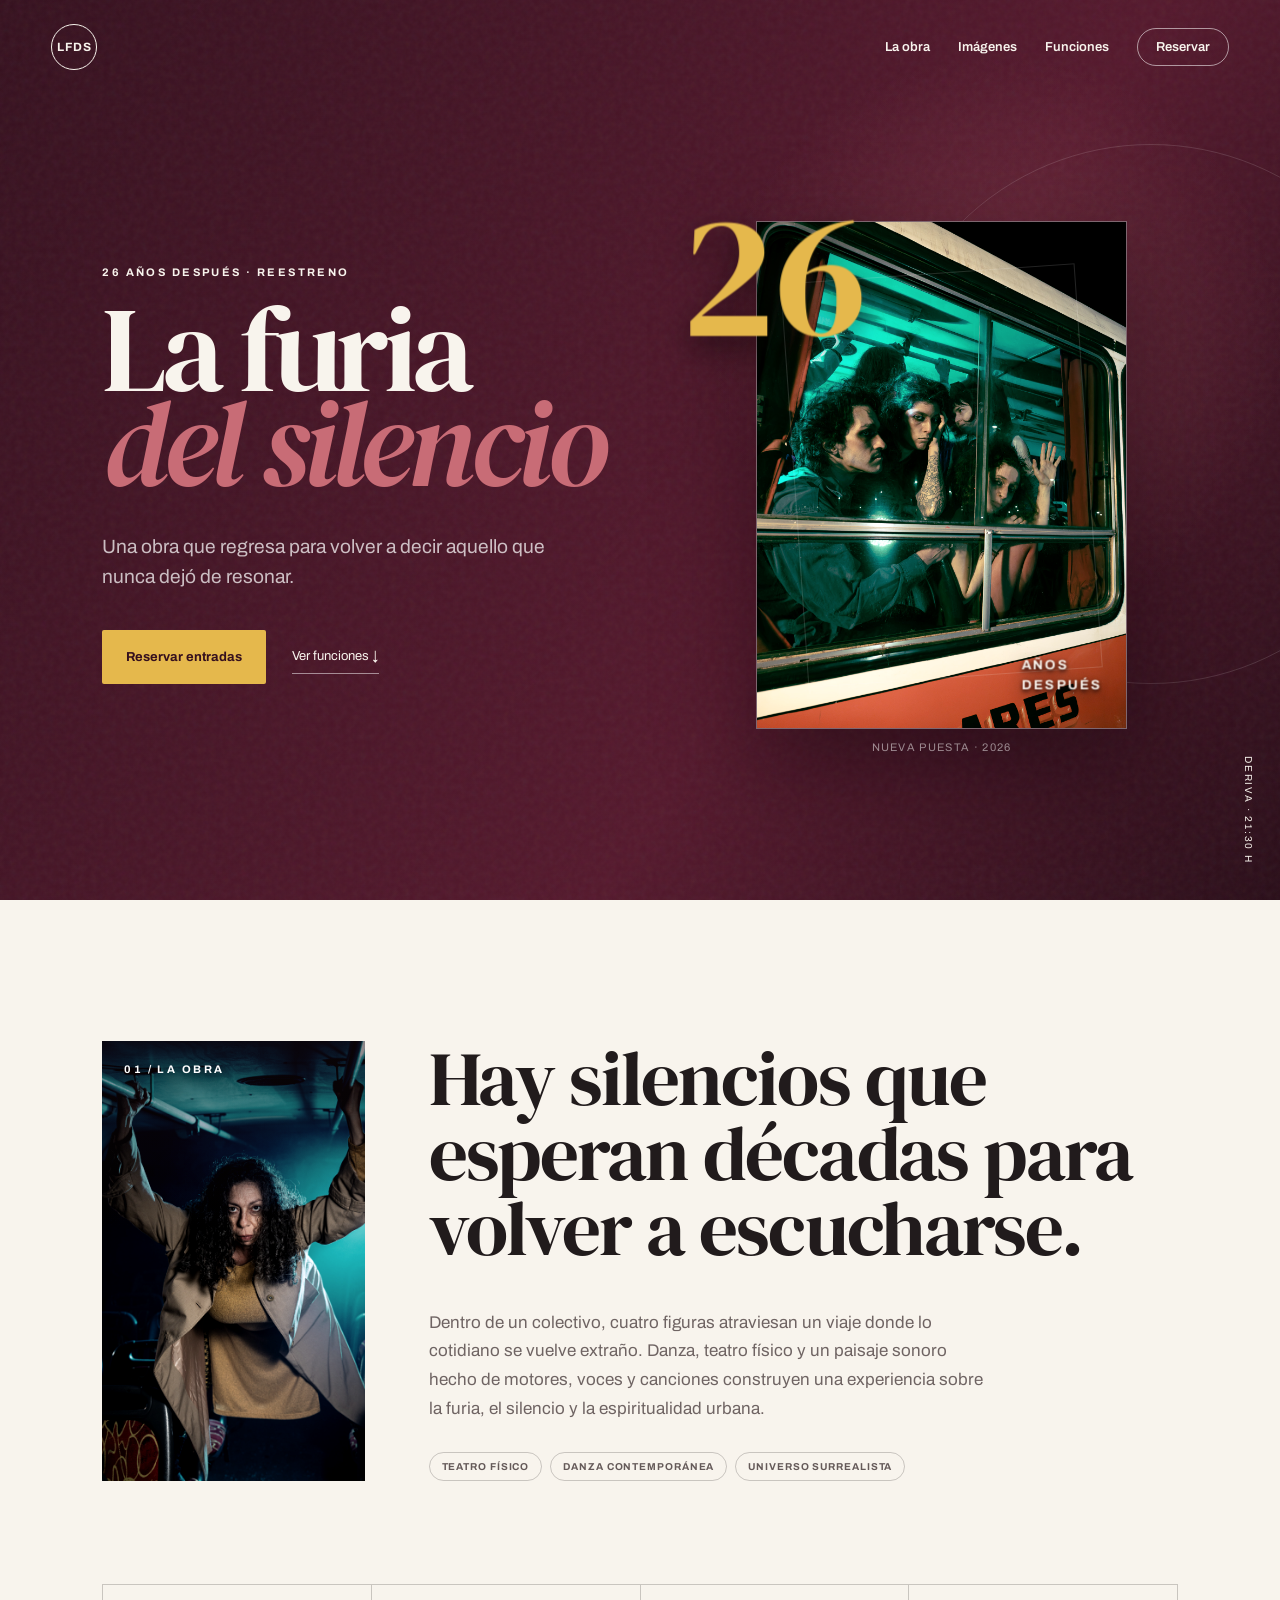
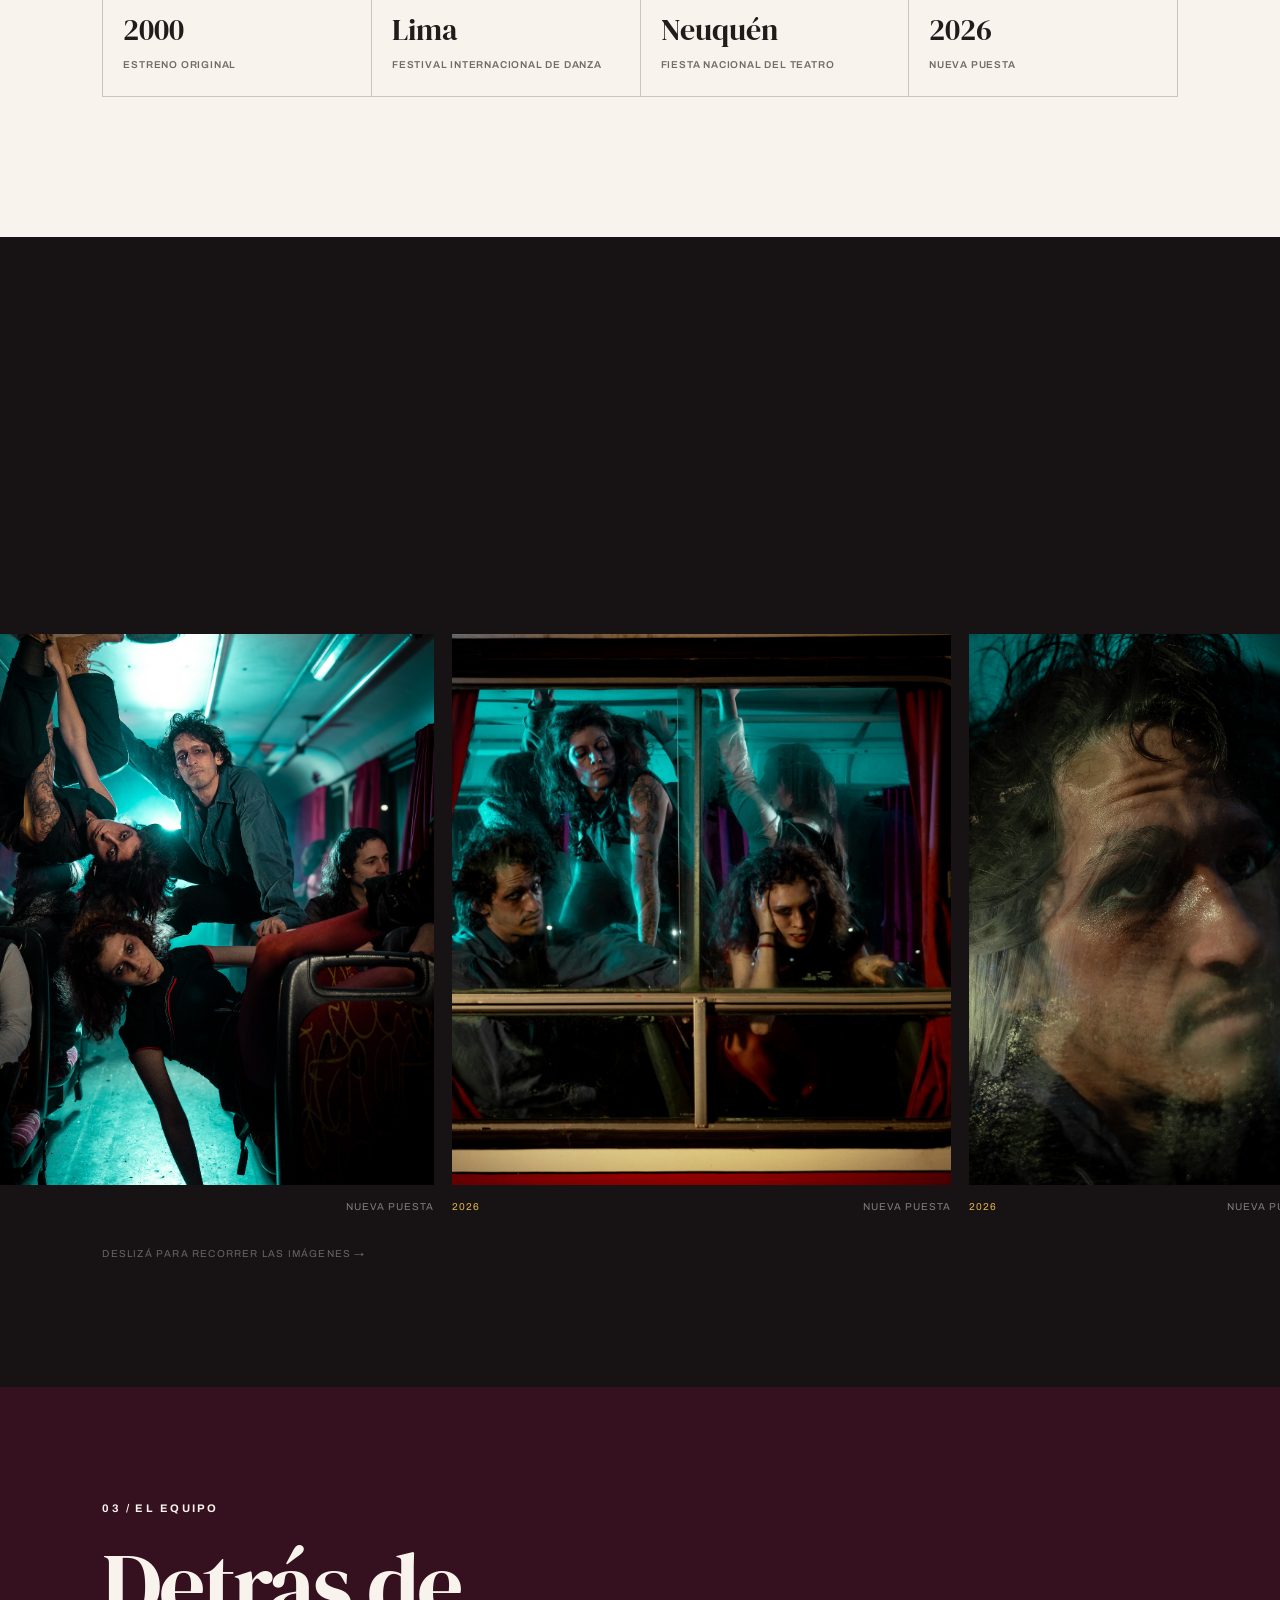
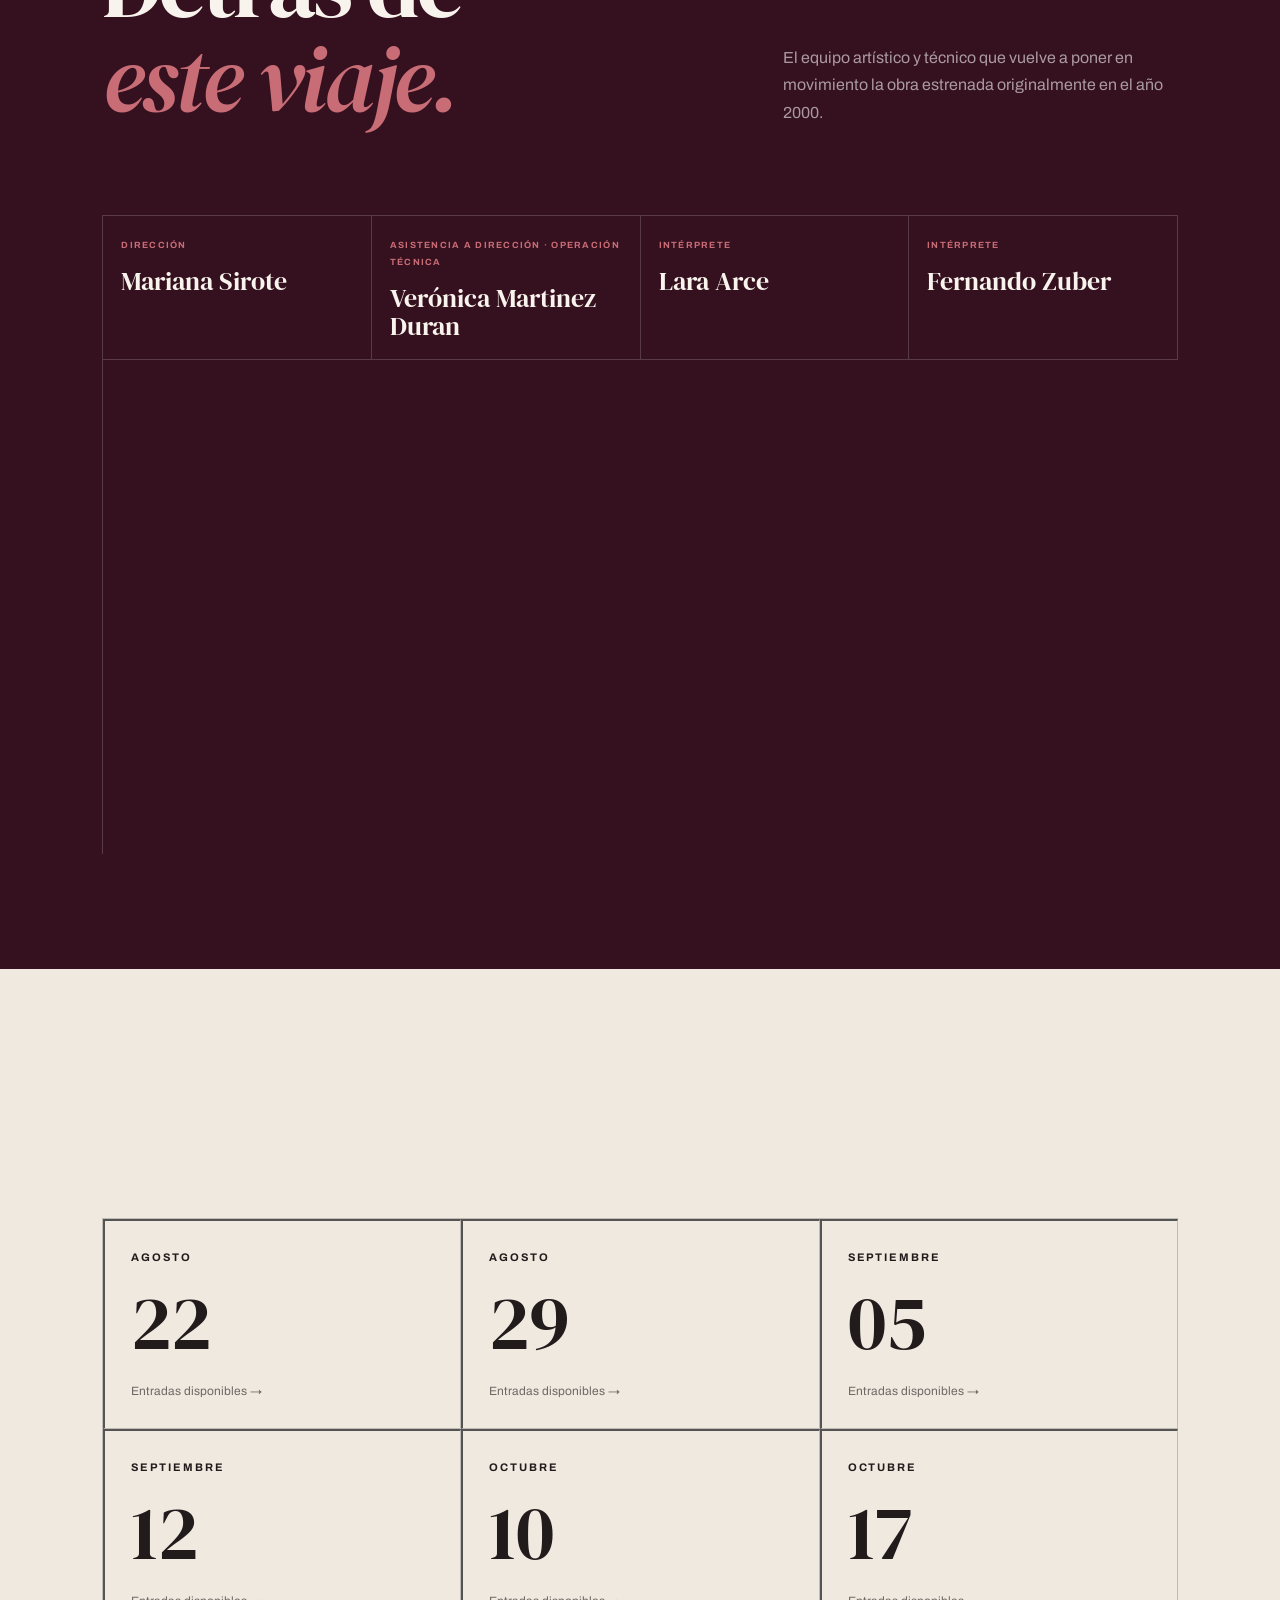
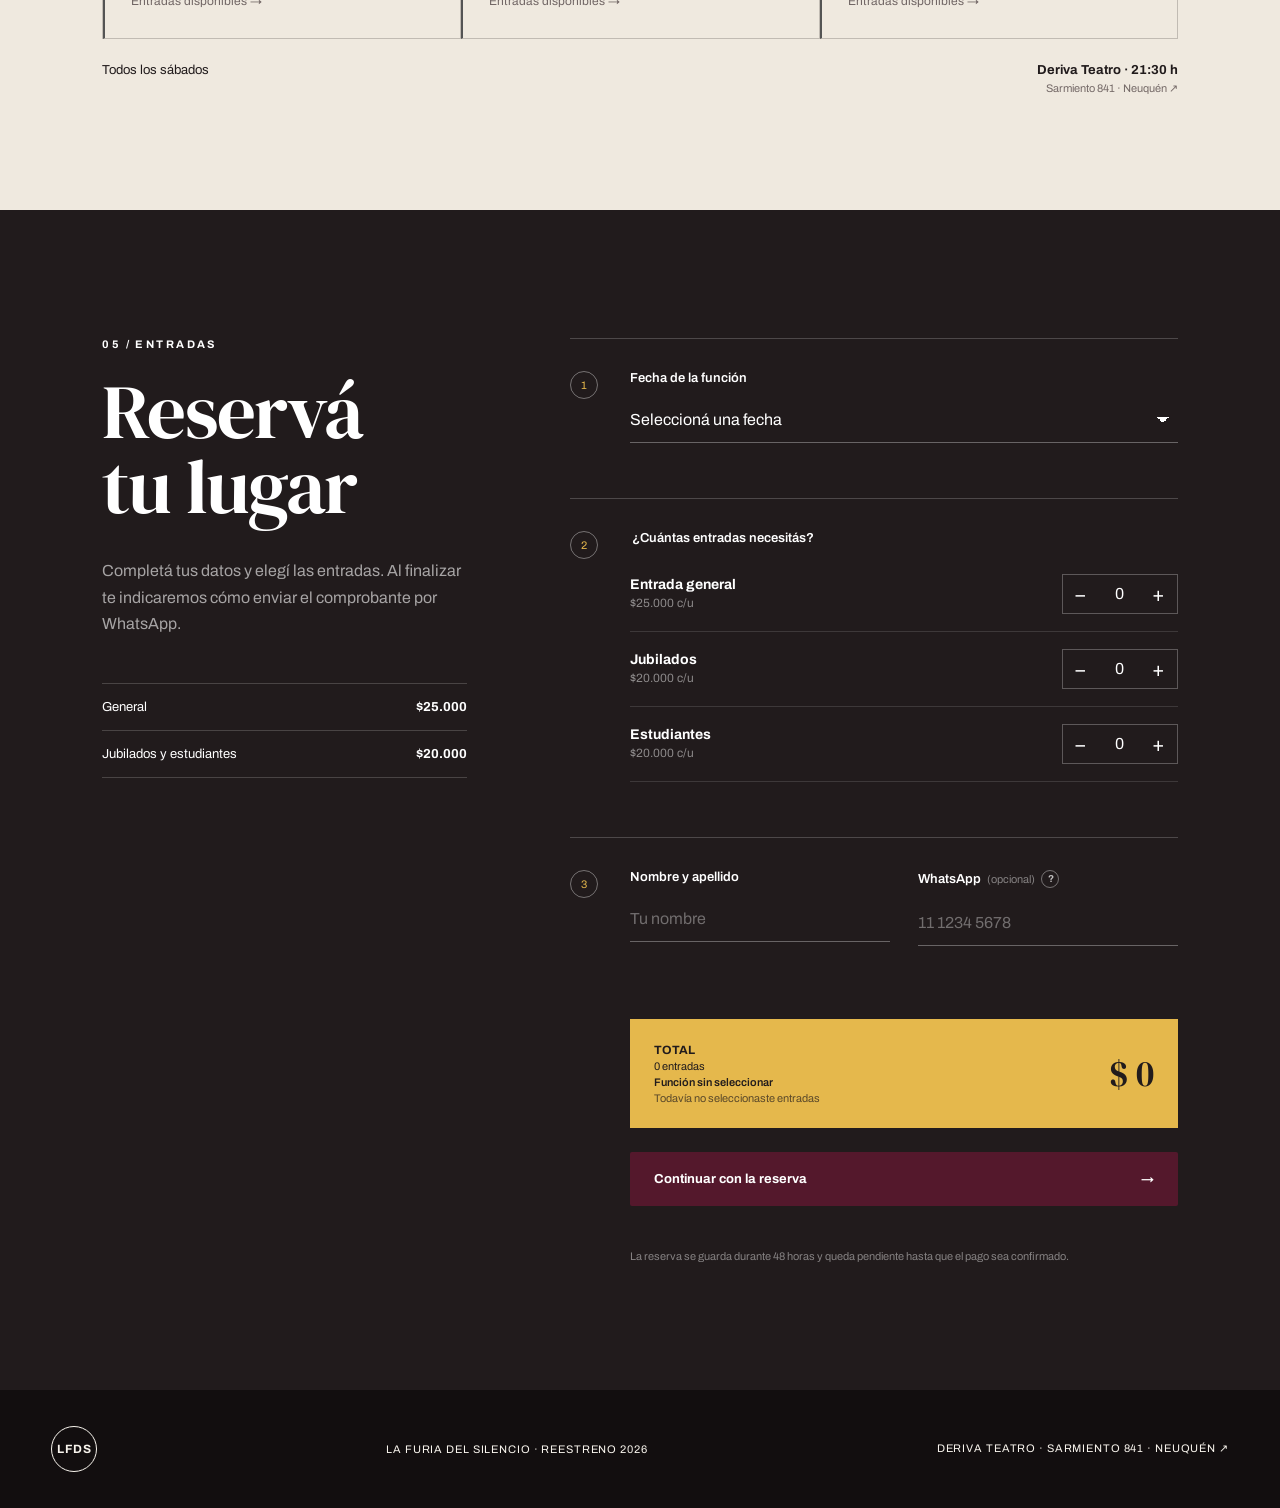
==== commit 41af0fce: "Add files via upload" ====
--- a/index.html
+++ b/index.html
@@ -215,37 +215,32 @@
         <div class="team-heading">
           <div>
             <p class="section-index">03 / El equipo</p>
-            <h2>Quienes hacen<br /><em>el viaje.</em></h2>
+            <h2>Detrás de<br /><em>este viaje.</em></h2>
           </div>
           <p>
-            Una nueva generación de intérpretes retoma la obra estrenada en el
-            año 2000 y vuelve a ponerla en movimiento.
+            El equipo artístico y técnico que vuelve a poner en movimiento la
+            obra estrenada originalmente en el año 2000.
           </p>
         </div>
 
-        <div class="team-list" aria-label="Equipo artístico">
+        <div class="team-list" aria-label="Ficha técnica">
           <article><span>Dirección</span><h3>Mariana Sirote</h3></article>
-          <article><span>Asistencia de dirección</span><h3>Verónica Martínez Durán</h3></article>
-          <article><span>Producción</span><h3>Paula Medori</h3></article>
+          <article><span>Asistencia a dirección · Operación técnica</span><h3>Verónica Martinez Duran</h3></article>
+          <article><span>Intérprete</span><h3>Lara Arce</h3></article>
           <article><span>Intérprete</span><h3>Fernando Zuber</h3></article>
-          <article><span>Intérprete · Producción</span><h3>Clara Bravo</h3></article>
-          <article><span>Intérprete</span><h3>Valentina Giovannetti</h3></article>
-          <article><span>Intérprete</span><h3>Giuliano Bertoya</h3></article>
-        </div>
-
-        <div class="dossier-card">
-          <div>
-            <p class="eyebrow">Archivo de la obra</p>
-            <h3>Conocé la historia completa.</h3>
-            <p>
-              Sinopsis, propuesta estética, antecedentes y biografías del equipo
-              en el dossier de <em>La furia del silencio</em>.
-            </p>
-          </div>
-          <button class="button dossier-button" id="open-dossier" type="button">
-            Leer el dossier
-            <span aria-hidden="true">↗</span>
-          </button>
+          <article><span>Intérprete</span><h3>Serena Estanga</h3></article>
+          <article><span>Intérprete · Producción creativa</span><h3>Clara Bravo</h3></article>
+          <article><span>Realización escenográfica</span><h3>Rodrigo Modesto Durval</h3></article>
+          <article><span>Diseño original de escenografía</span><h3>Hector Ockier</h3></article>
+          <article><span>Realización y reedición sonora</span><h3>Pilar Hidalgo</h3></article>
+          <article><span>Diseño original</span><h3>Mauricio Maranghello</h3></article>
+          <article><span>Vestuario</span><h3>Micsi Almendra</h3></article>
+          <article><span>Maquillaje</span><h3>Marilin Mali</h3></article>
+          <article><span>Diseño lumínico</span><h3>Marcos Sandoval</h3></article>
+          <article><span>Diseño gráfico</span><h3>Jerónimo Eckerdt</h3></article>
+          <article><span>Producción creativa · Producción ejecutiva</span><h3>Paula Medori</h3></article>
+          <article><span>Fotografía</span><h3>Leonel Martinez</h3></article>
+          <article><span>Asistencia de fotografía</span><h3>Camila Esteban Devener</h3></article>
         </div>
       </section>
 
@@ -425,45 +420,6 @@
       </a>
     </dialog>
 
-    <dialog class="dossier-dialog" id="dossier-dialog">
-      <div class="dossier-dialog-header">
-        <div>
-          <p class="eyebrow">Dossier artístico</p>
-          <h2>La furia del silencio</h2>
-        </div>
-        <div class="dossier-dialog-actions">
-          <a
-            href="./assets/Carpeta-La-Furia-del-Silencio-web.pdf"
-            target="_blank"
-            rel="noopener noreferrer"
-          >
-            Pantalla completa ↗
-          </a>
-          <button
-            class="dialog-close"
-            id="dossier-close"
-            type="button"
-            aria-label="Cerrar dossier"
-          >×</button>
-        </div>
-      </div>
-      <div class="dossier-viewer">
-        <iframe
-          src="./assets/Carpeta-La-Furia-del-Silencio-web.pdf#view=FitH&navpanes=0"
-          title="Dossier artístico de La furia del silencio"
-          loading="lazy"
-        ></iframe>
-      </div>
-      <p class="dossier-fallback">
-        Si el visor no aparece en tu dispositivo,
-        <a
-          href="./assets/Carpeta-La-Furia-del-Silencio-web.pdf"
-          target="_blank"
-          rel="noopener noreferrer"
-        >abrí el dossier en pantalla completa</a>.
-      </p>
-    </dialog>
-
     <footer>
       <a class="brand" href="#inicio">LFDS</a>
       <p>La furia del silencio · Reestreno 2026</p>
--- a/styles.css
+++ b/styles.css
@@ -603,7 +603,7 @@
   font-size: clamp(52px, 7.2vw, 102px);
   font-weight: 400;
   letter-spacing: -0.035em;
-  line-height: 0.88;
+  line-height: 1.02;
 }
 
 .team-heading h2 em {
@@ -621,15 +621,15 @@
 
 .team-list {
   display: grid;
-  grid-template-columns: repeat(2, 1fr);
+  grid-template-columns: repeat(4, minmax(0, 1fr));
   margin-top: clamp(52px, 7vw, 90px);
   border-top: 1px solid rgba(255, 255, 255, 0.18);
   border-left: 1px solid rgba(255, 255, 255, 0.18);
 }
 
 .team-list article {
-  min-height: 132px;
-  padding: 25px;
+  min-height: 108px;
+  padding: 18px;
   border-right: 1px solid rgba(255, 255, 255, 0.18);
   border-bottom: 1px solid rgba(255, 255, 255, 0.18);
   transition: color 180ms ease, background 180ms ease;
@@ -653,48 +653,11 @@
 }
 
 .team-list h3 {
-  margin: 24px 0 0;
+  margin: 17px 0 0;
   font-family: var(--serif);
-  font-size: clamp(25px, 3vw, 38px);
+  font-size: clamp(20px, 2vw, 29px);
   font-weight: 400;
-  line-height: 1;
-}
-
-.dossier-card {
-  display: flex;
-  align-items: end;
-  justify-content: space-between;
-  gap: 40px;
-  margin-top: clamp(50px, 7vw, 92px);
-  padding: clamp(28px, 4vw, 54px);
-  color: var(--ink);
-  background: var(--paper-light);
-}
-
-.dossier-card .eyebrow {
-  color: var(--wine);
-}
-
-.dossier-card h3 {
-  margin: 0;
-  font-family: var(--serif);
-  font-size: clamp(36px, 5vw, 66px);
-  font-weight: 400;
-  letter-spacing: -0.025em;
-  line-height: 1;
-}
-
-.dossier-card p:last-child {
-  max-width: 620px;
-  margin: 22px 0 0;
-  color: #6f6463;
-  line-height: 1.65;
-}
-
-.dossier-button {
-  flex: 0 0 auto;
-  color: var(--paper-light);
-  background: var(--wine);
+  line-height: 1.08;
 }
 
 .reveal-item {
@@ -1225,80 +1188,6 @@
   margin: 20px 0 0;
 }
 
-.dossier-dialog {
-  width: min(1180px, calc(100% - 32px));
-  height: min(880px, calc(100% - 32px));
-  max-width: none;
-  max-height: none;
-  overflow: hidden;
-  border: 0;
-  padding: 0;
-  color: var(--paper-light);
-  background: #171213;
-  box-shadow: 0 24px 90px rgba(0, 0, 0, 0.55);
-}
-
-.dossier-dialog::backdrop {
-  background: rgba(18, 8, 12, 0.86);
-  backdrop-filter: blur(6px);
-}
-
-.dossier-dialog-header {
-  display: flex;
-  min-height: 98px;
-  align-items: center;
-  justify-content: space-between;
-  gap: 28px;
-  padding: 20px 26px;
-  border-bottom: 1px solid rgba(255, 255, 255, 0.14);
-}
-
-.dossier-dialog-header .eyebrow {
-  margin-bottom: 5px;
-  color: var(--rose);
-}
-
-.dossier-dialog-header h2 {
-  margin: 0;
-  font-family: var(--serif);
-  font-size: clamp(26px, 4vw, 42px);
-  font-weight: 400;
-}
-
-.dossier-dialog-actions {
-  display: flex;
-  align-items: center;
-  gap: 20px;
-}
-
-.dossier-dialog-actions > a {
-  font-size: 11px;
-  font-weight: 700;
-  letter-spacing: 0.08em;
-  text-transform: uppercase;
-}
-
-.dossier-dialog .dialog-close {
-  position: static;
-  color: inherit;
-  background: transparent;
-}
-
-.dossier-viewer {
-  height: calc(100% - 98px);
-  background: #2b2526;
-}
-
-.dossier-viewer iframe {
-  width: 100%;
-  height: 100%;
-  border: 0;
-}
-
-.dossier-fallback {
-  display: none;
-}
-
 footer {
   display: flex;
   align-items: center;
@@ -1353,9 +1242,8 @@
     align-items: start;
   }
 
-  .dossier-card {
-    align-items: flex-start;
-    flex-direction: column;
+  .team-list {
+    grid-template-columns: repeat(2, minmax(0, 1fr));
   }
 
   .booking-intro {
@@ -1469,49 +1357,7 @@
   }
 
   .team-list article {
-    min-height: 112px;
-  }
-
-  .dossier-card {
-    padding: 26px 22px;
-  }
-
-  .dossier-button {
-    width: 100%;
-  }
-
-  .dossier-dialog {
-    width: 100%;
-    height: 100%;
-    max-height: 100%;
-  }
-
-  .dossier-dialog-header {
-    min-height: 82px;
-    padding: 15px 18px;
-  }
-
-  .dossier-dialog-actions > a {
-    display: none;
-  }
-
-  .dossier-viewer {
-    height: calc(100% - 126px);
-  }
-
-  .dossier-fallback {
-    display: block;
-    height: 44px;
-    margin: 0;
-    padding: 13px 18px;
-    color: rgba(255, 255, 255, 0.7);
-    font-size: 10px;
-    text-align: center;
-  }
-
-  .dossier-fallback a {
-    color: var(--acid);
-    text-decoration: underline;
+    min-height: 96px;
   }
 
   .section-heading {
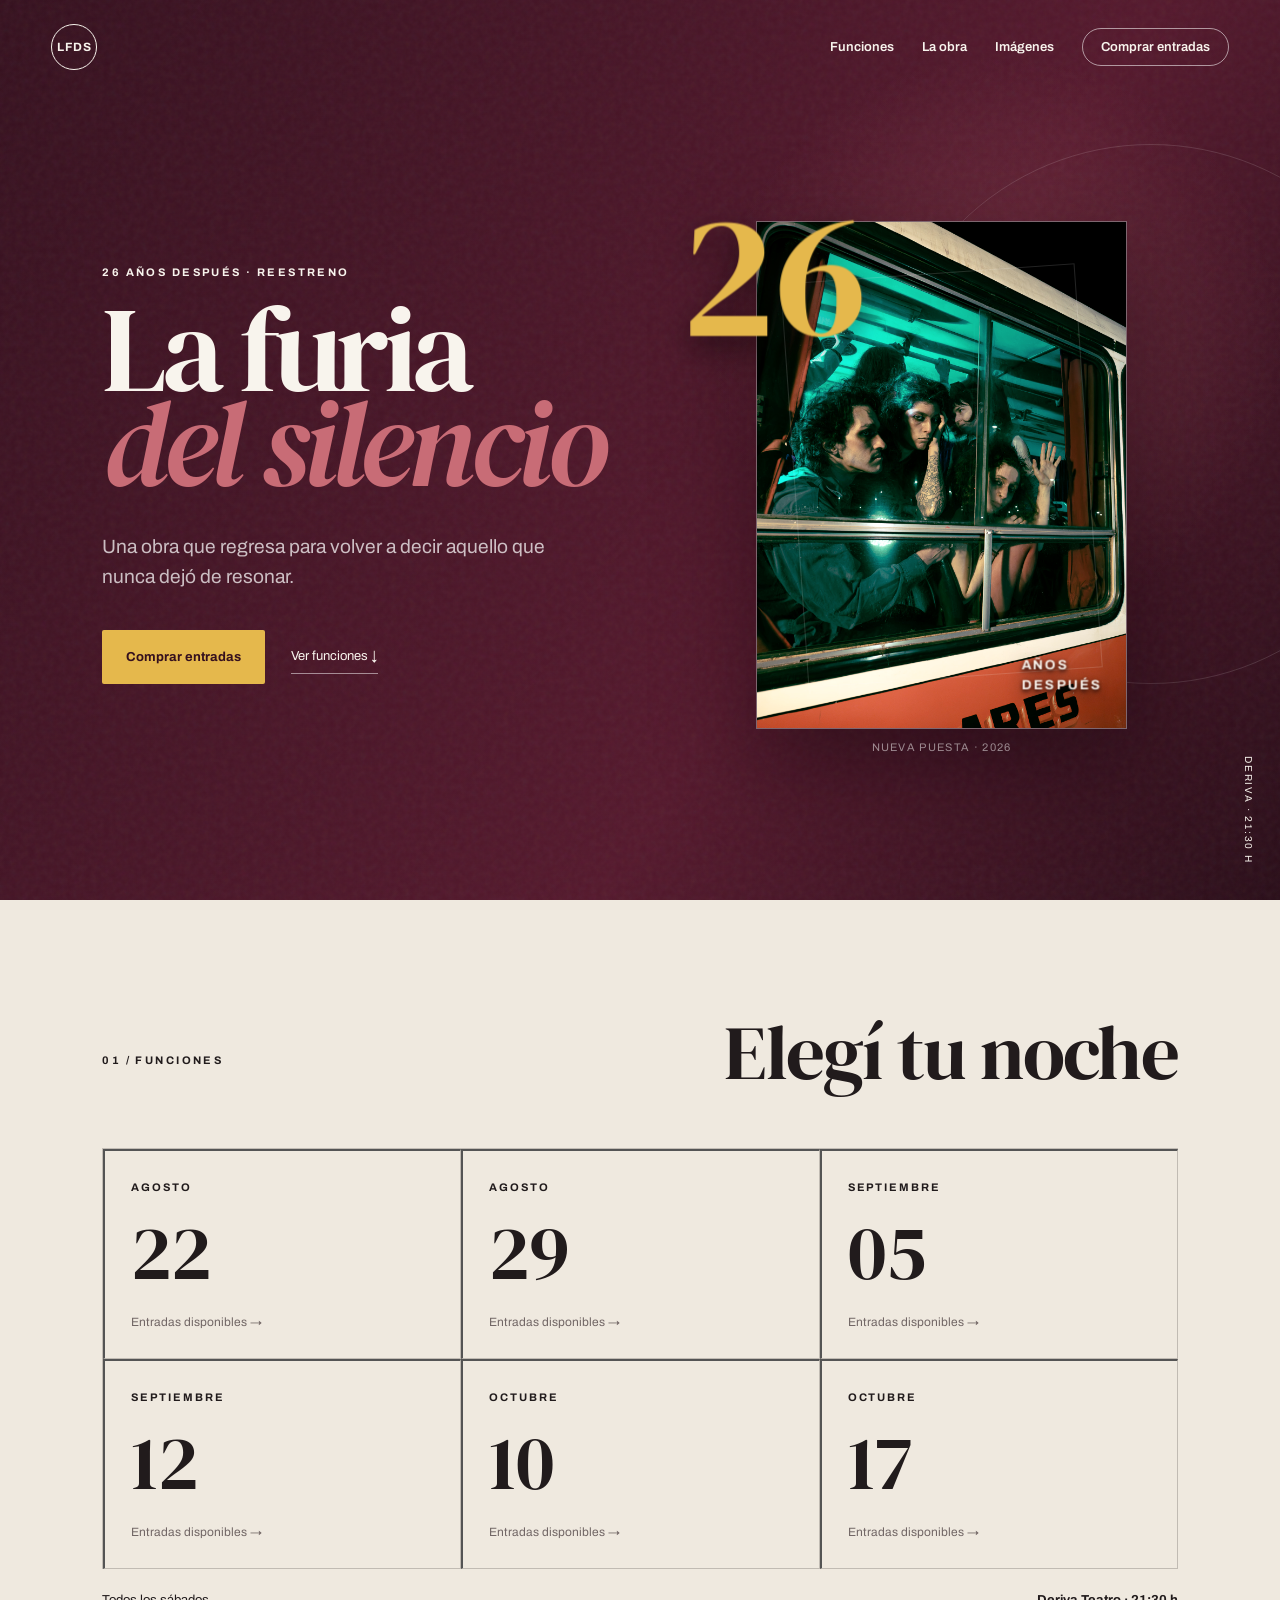
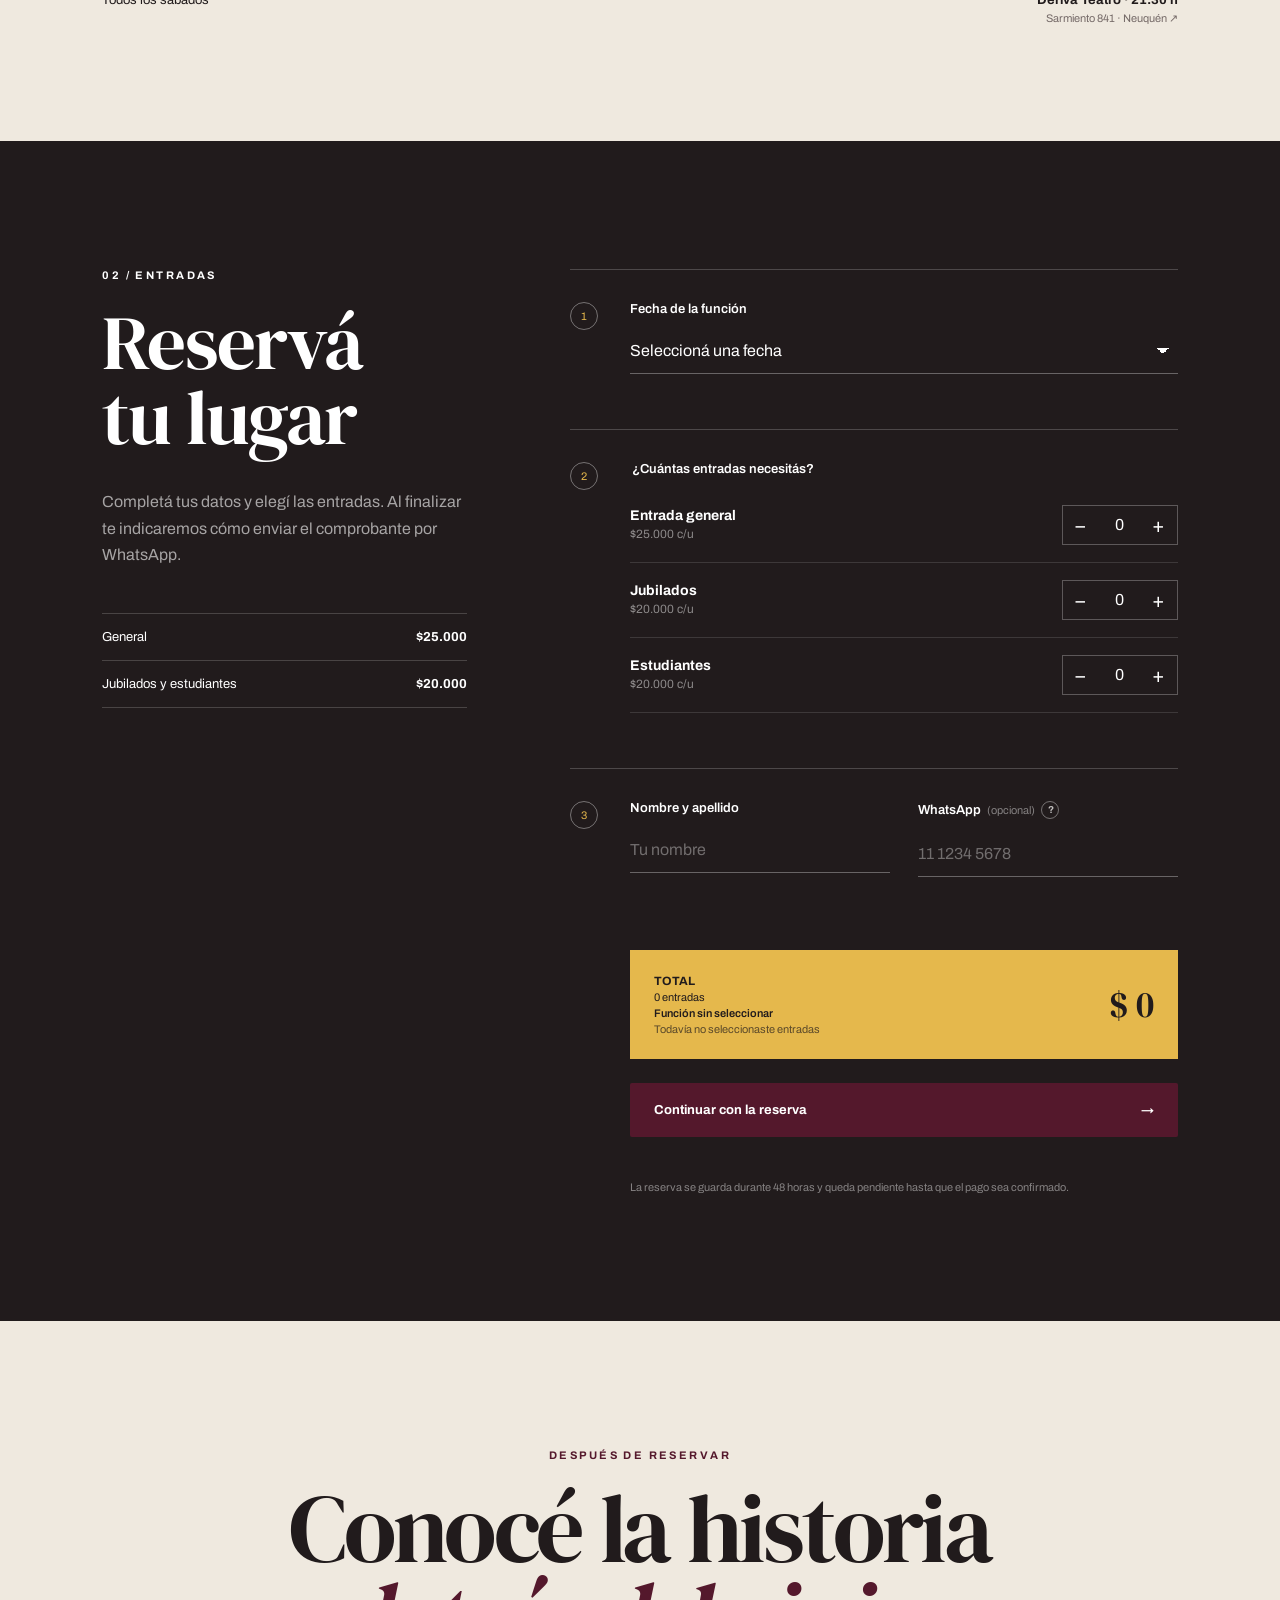
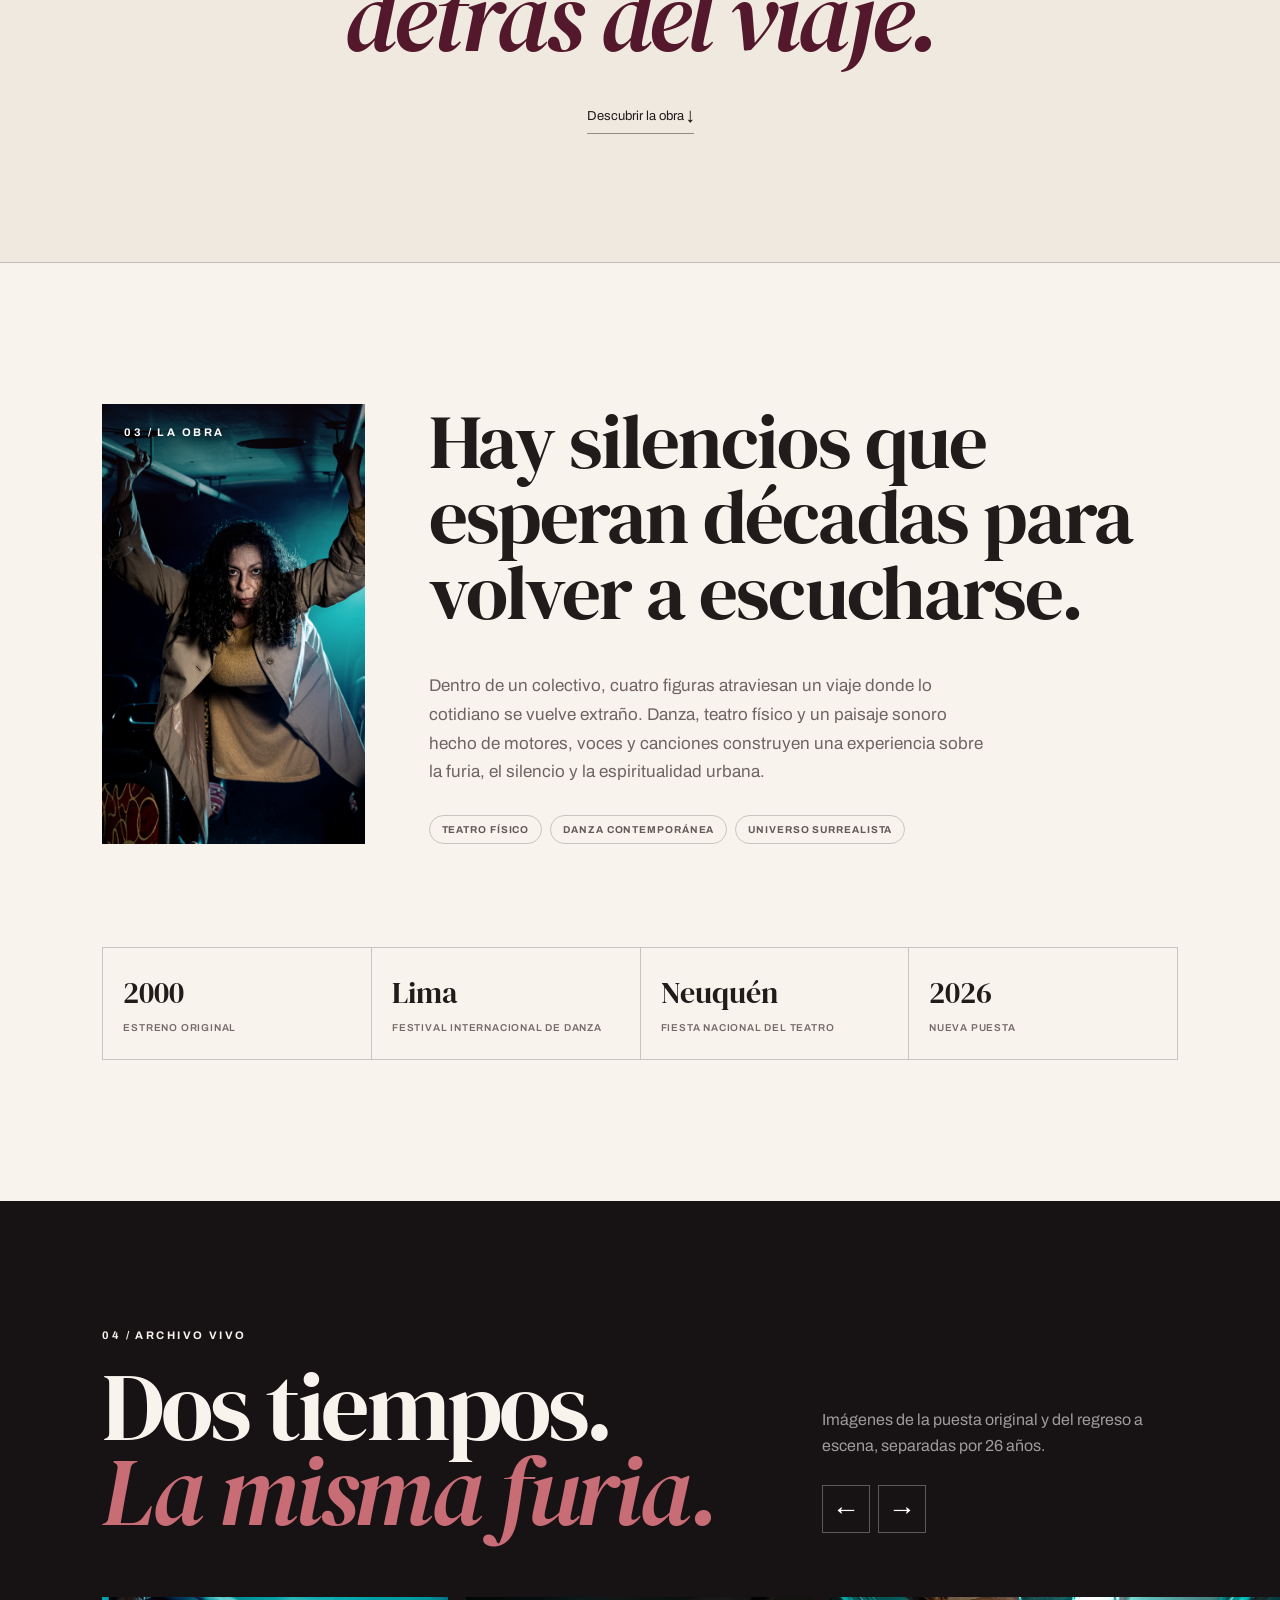
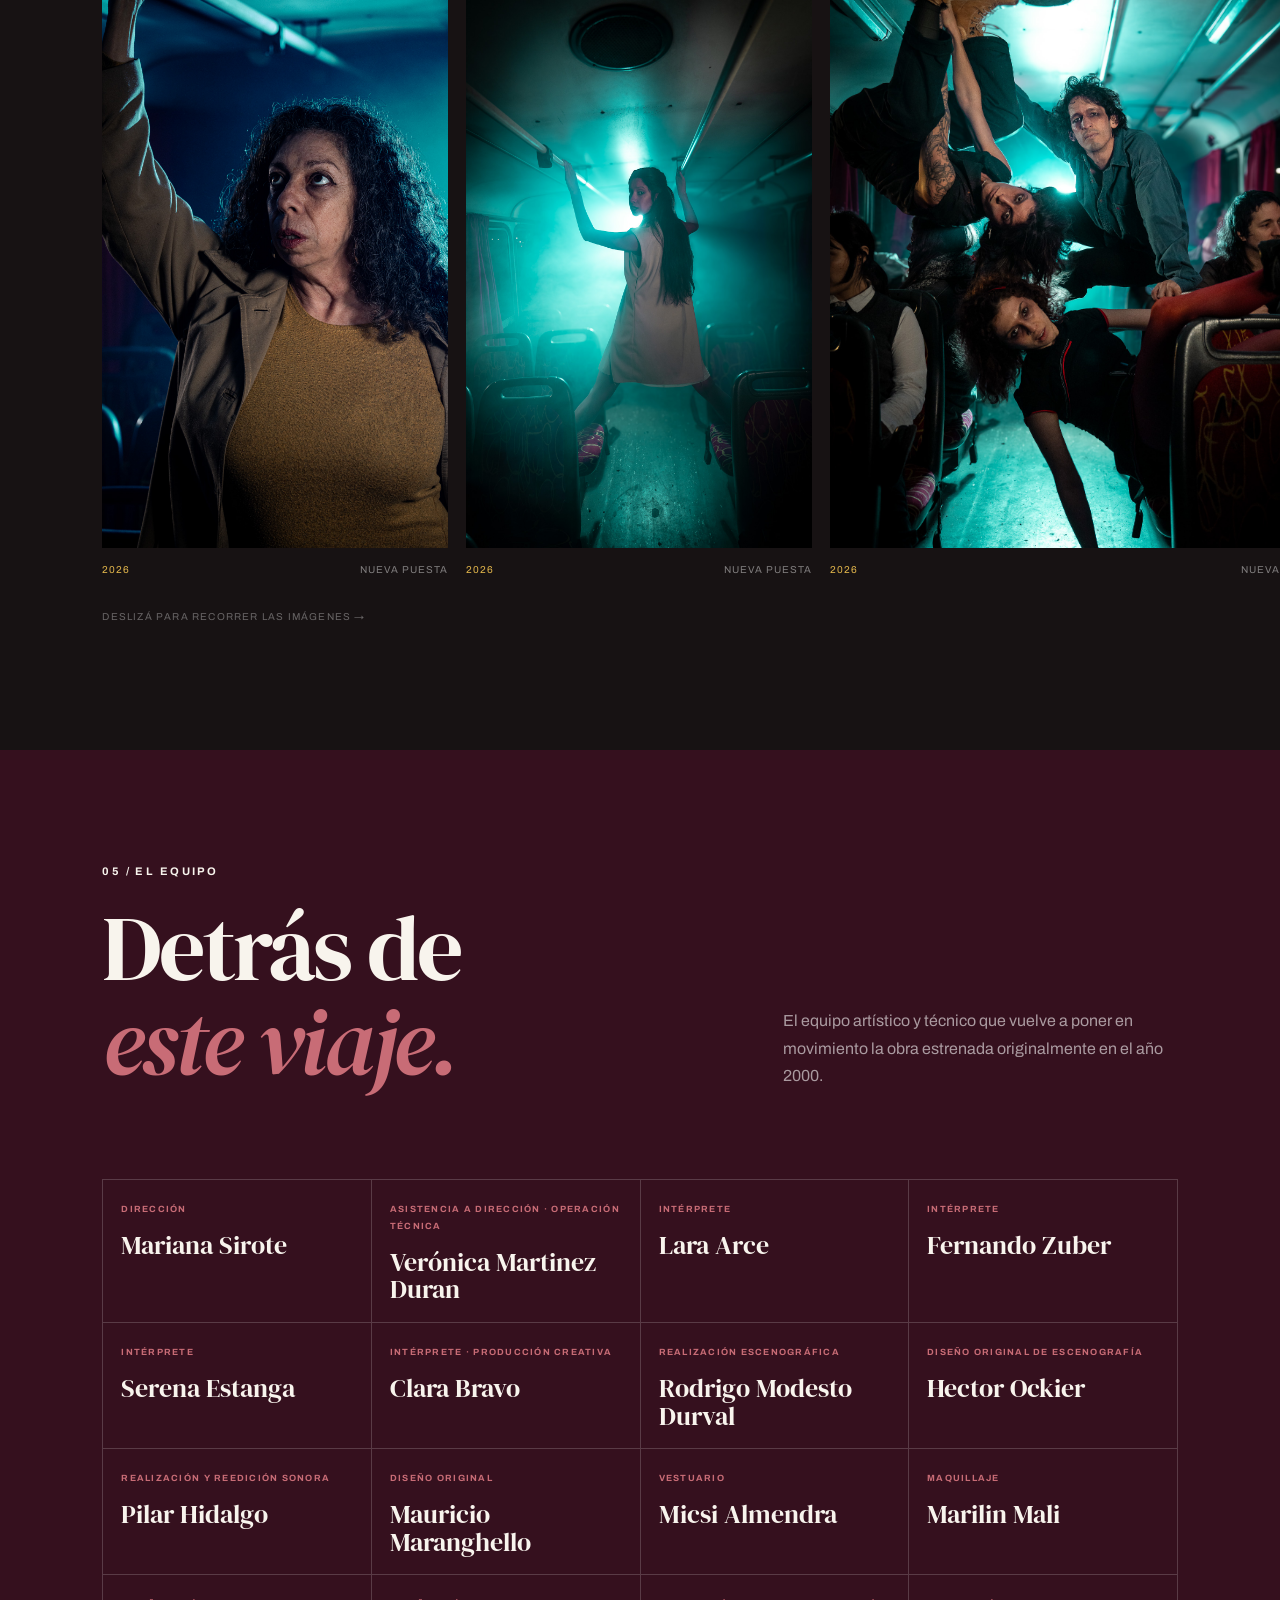
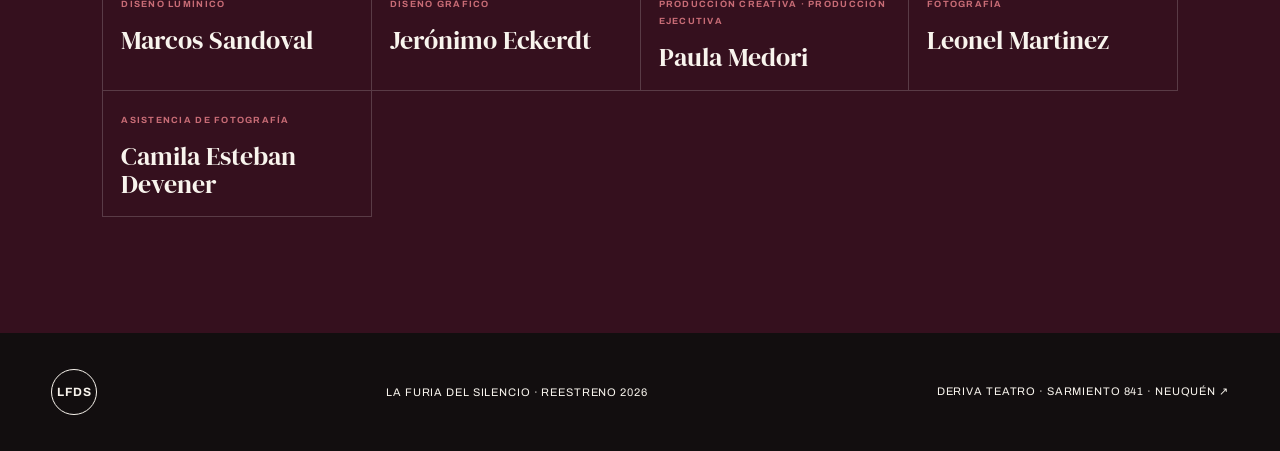
==== commit 6da62d27: "Add files via upload" ====
--- a/index.html
+++ b/index.html
@@ -56,12 +56,20 @@
         LFDS
       </a>
       <nav aria-label="Navegación principal">
+        <a href="#funciones">Funciones</a>
         <a href="#obra">La obra</a>
         <a href="#imagenes">Imágenes</a>
-        <a href="#funciones">Funciones</a>
-        <a class="nav-cta" href="#entradas">Reservar</a>
+        <a class="nav-cta" href="#entradas">Comprar entradas</a>
       </nav>
     </header>
+
+    <a class="purchase-float" id="purchase-float" href="#entradas">
+      <span>
+        <small>Reserva online</small>
+        <strong id="floating-purchase-label" aria-live="polite">Comprar entradas</strong>
+      </span>
+      <span class="purchase-float-arrow" aria-hidden="true">→</span>
+    </a>
 
     <main>
       <section class="hero" id="inicio">
@@ -74,7 +82,7 @@
             resonar.
           </p>
           <div class="hero-actions">
-            <a class="button button-primary" href="#entradas">Reservar entradas</a>
+            <a class="button button-primary" href="#entradas">Comprar entradas</a>
             <a class="text-link" href="#funciones">Ver funciones ↓</a>
           </div>
         </div>
@@ -102,7 +110,7 @@
             alt="Intérprete de La furia del silencio en la nueva puesta"
             loading="lazy"
           />
-          <p class="section-index">01 / La obra</p>
+          <p class="section-index">03 / La obra</p>
         </div>
         <div class="statement-copy">
           <h2>Hay silencios que esperan décadas para volver a escucharse.</h2>
@@ -129,7 +137,7 @@
       <section class="gallery-section" id="imagenes">
         <div class="gallery-heading">
           <div>
-            <p class="section-index">02 / Archivo vivo</p>
+            <p class="section-index">04 / Archivo vivo</p>
             <h2>Dos tiempos.<br /><em>La misma furia.</em></h2>
           </div>
           <div class="gallery-copy">
@@ -214,7 +222,7 @@
       <section class="team-section" id="equipo">
         <div class="team-heading">
           <div>
-            <p class="section-index">03 / El equipo</p>
+            <p class="section-index">05 / El equipo</p>
             <h2>Detrás de<br /><em>este viaje.</em></h2>
           </div>
           <p>
@@ -246,7 +254,7 @@
 
       <section class="dates-section" id="funciones">
         <div class="section-heading">
-          <p class="section-index">04 / Funciones</p>
+          <p class="section-index">01 / Funciones</p>
           <h2>Elegí tu noche</h2>
         </div>
 
@@ -269,7 +277,7 @@
 
       <section class="booking-section" id="entradas">
         <div class="booking-intro">
-          <p class="section-index">05 / Entradas</p>
+          <p class="section-index">02 / Entradas</p>
           <h2>Reservá<br />tu lugar</h2>
           <p>
             Completá tus datos y elegí las entradas. Al finalizar te indicaremos
@@ -387,6 +395,12 @@
             pago sea confirmado.
           </p>
         </form>
+      </section>
+
+      <section class="context-bridge" id="conocer-mas">
+        <p class="section-index">Después de reservar</p>
+        <h2>Conocé la historia<br /><em>detrás del viaje.</em></h2>
+        <a class="text-link" href="#obra">Descubrir la obra ↓</a>
       </section>
     </main>
 
--- a/styles.css
+++ b/styles.css
@@ -76,6 +76,61 @@
   padding: 11px 18px;
   border: 1px solid rgba(255, 255, 255, 0.55);
   border-radius: 999px;
+}
+
+.purchase-float {
+  position: fixed;
+  z-index: 30;
+  right: 24px;
+  bottom: 24px;
+  display: flex;
+  min-width: 285px;
+  max-width: min(390px, calc(100% - 48px));
+  min-height: 68px;
+  align-items: center;
+  justify-content: space-between;
+  gap: 24px;
+  padding: 13px 16px 13px 20px;
+  color: var(--ink);
+  background: var(--acid);
+  box-shadow: 0 16px 45px rgba(20, 6, 11, 0.28);
+  opacity: 0;
+  pointer-events: none;
+  transform: translateY(18px);
+  transition: opacity 220ms ease, transform 220ms ease;
+}
+
+.purchase-float.is-visible {
+  opacity: 1;
+  pointer-events: auto;
+  transform: translateY(0);
+}
+
+.purchase-float > span:first-child {
+  display: grid;
+  gap: 3px;
+}
+
+.purchase-float small {
+  font-size: 9px;
+  font-weight: 700;
+  letter-spacing: 0.14em;
+  text-transform: uppercase;
+}
+
+.purchase-float strong {
+  font-size: 13px;
+  line-height: 1.3;
+}
+
+.purchase-float-arrow {
+  display: grid;
+  width: 38px;
+  height: 38px;
+  flex: 0 0 38px;
+  place-items: center;
+  border: 1px solid rgba(33, 27, 28, 0.35);
+  border-radius: 50%;
 }
 
 .hero {
@@ -658,6 +713,38 @@
   font-size: clamp(20px, 2vw, 29px);
   font-weight: 400;
   line-height: 1.08;
+}
+
+.context-bridge {
+  padding: clamp(80px, 10vw, 150px) clamp(22px, 8vw, 130px);
+  border-bottom: 1px solid var(--line);
+  background: var(--paper);
+  text-align: center;
+}
+
+.context-bridge .section-index {
+  color: var(--wine);
+}
+
+.context-bridge h2 {
+  max-width: 980px;
+  margin: 0 auto;
+  font-family: var(--serif);
+  font-size: clamp(48px, 7.5vw, 108px);
+  font-weight: 400;
+  letter-spacing: -0.035em;
+  line-height: 0.92;
+}
+
+.context-bridge h2 em {
+  color: var(--wine);
+  font-weight: 400;
+}
+
+.context-bridge .text-link {
+  display: inline-block;
+  margin-top: 38px;
+  border-color: rgba(33, 27, 28, 0.45);
 }
 
 .reveal-item {
@@ -1273,6 +1360,25 @@
     padding-top: 18px;
   }
 
+  .purchase-float {
+    right: 0;
+    bottom: 0;
+    left: 0;
+    width: 100%;
+    max-width: none;
+    min-height: 66px;
+    padding: 10px 16px calc(10px + env(safe-area-inset-bottom));
+  }
+
+  .purchase-float small {
+    display: none;
+  }
+
+  .context-bridge h2 {
+    font-size: 50px;
+    line-height: 0.98;
+  }
+
   .hero {
     min-height: 0;
     align-items: end;
@@ -1381,6 +1487,10 @@
   footer {
     align-items: flex-start;
     flex-direction: column;
+  }
+
+  footer {
+    padding-bottom: 112px;
   }
 
   .booking-section {
